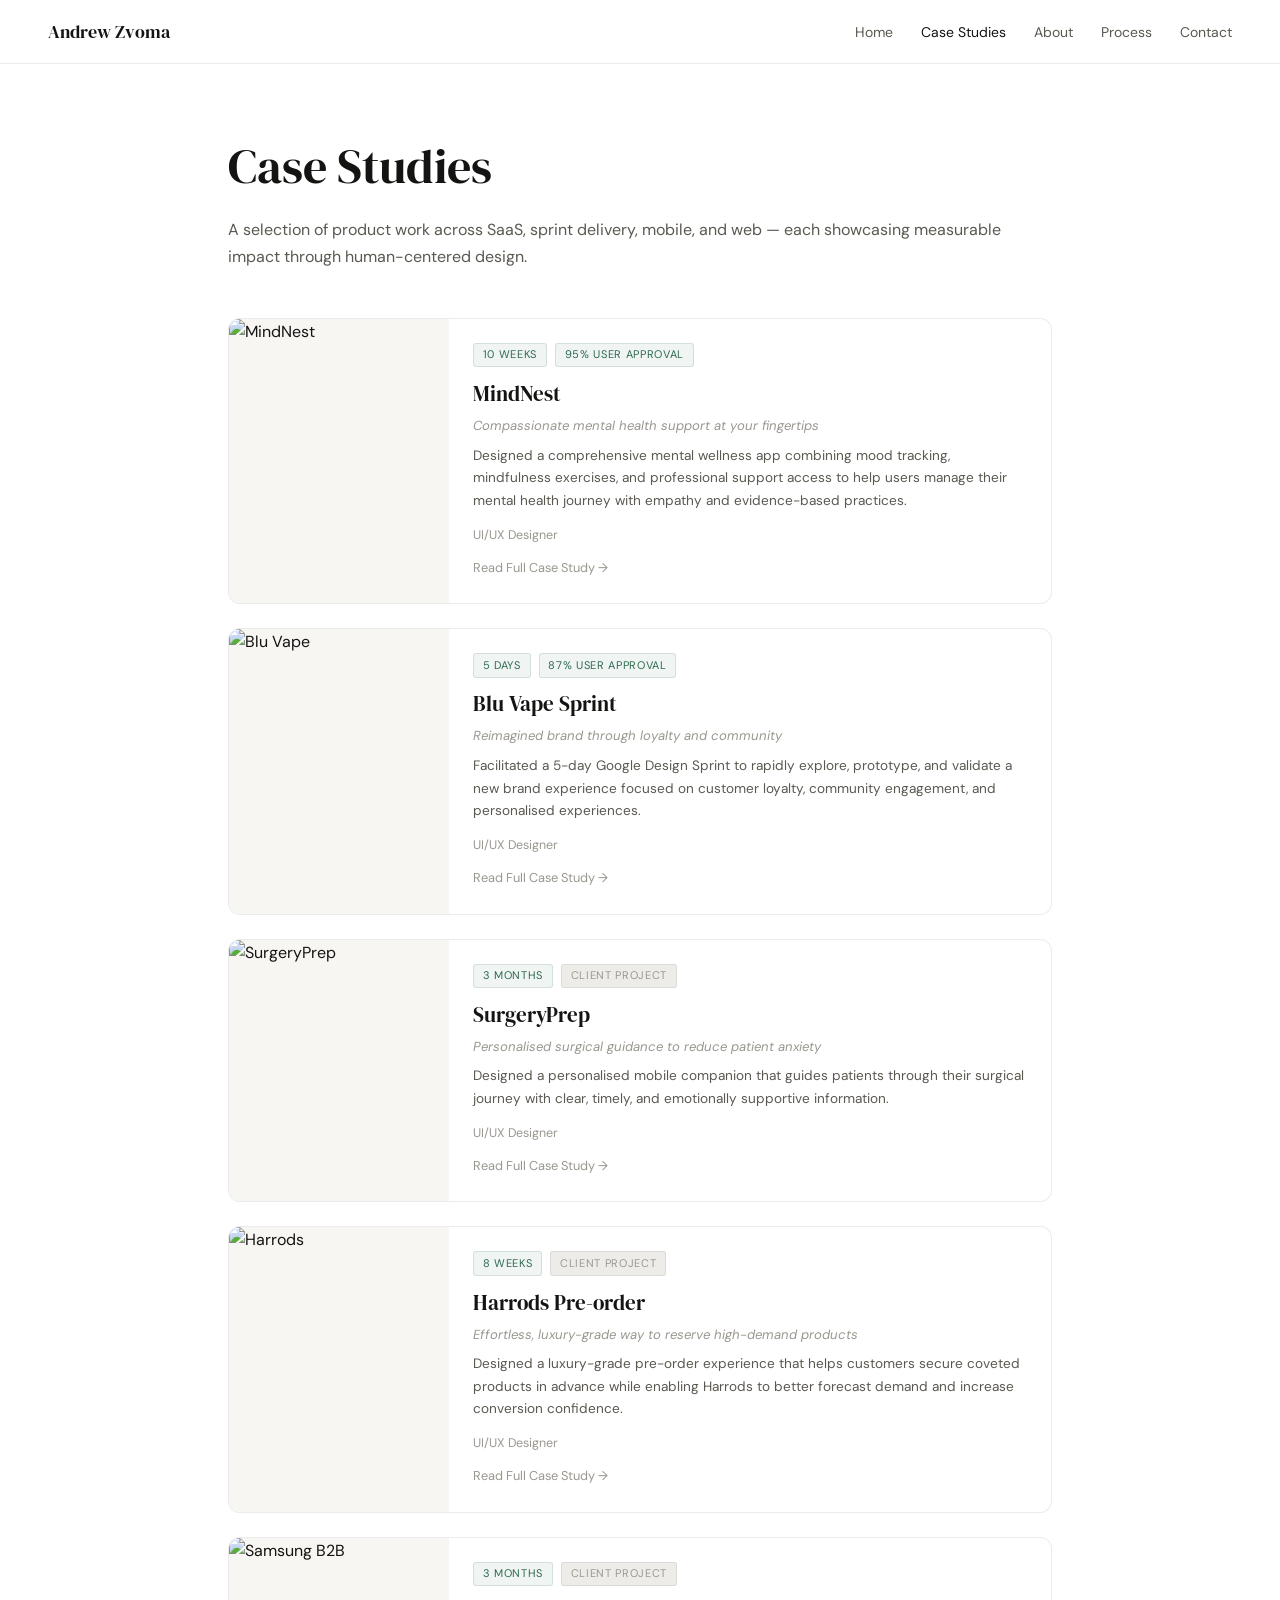
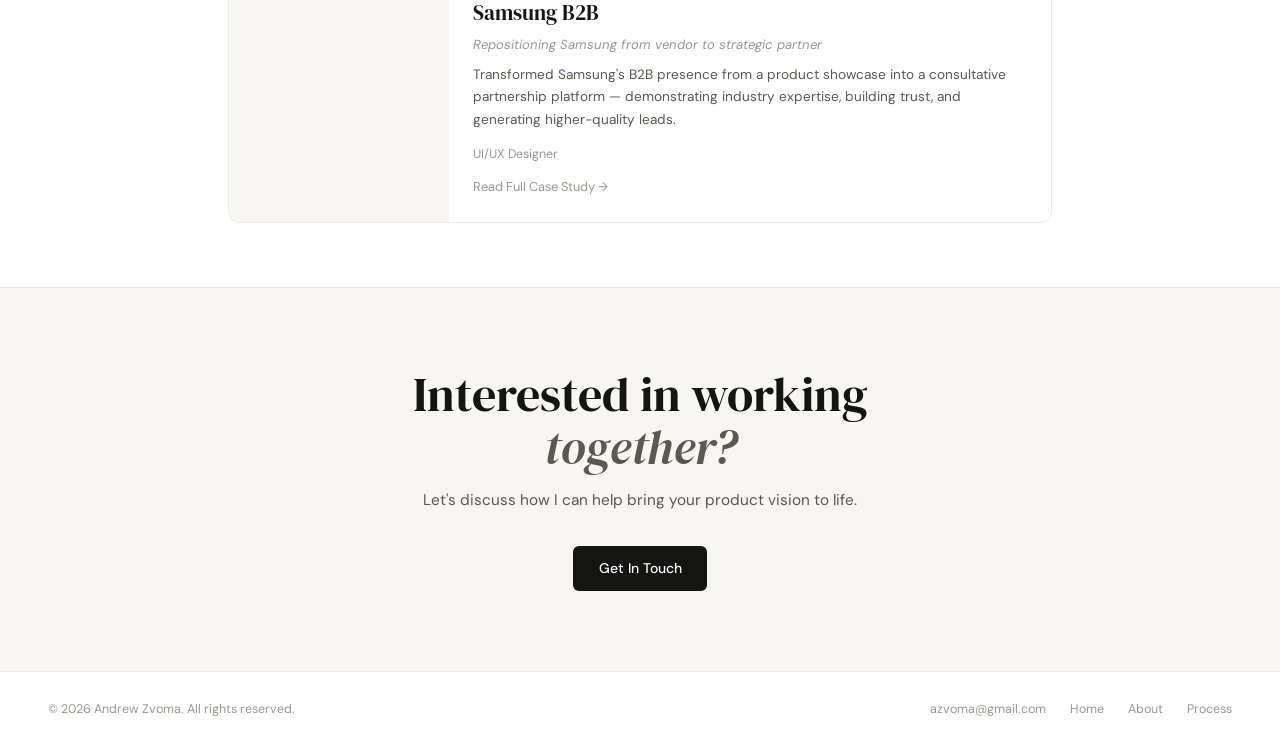
==== case-studies/index.html @ baacfe87 "Add files via upload" ====
<!DOCTYPE html>
<html lang="en">
<head>
<meta charset="UTF-8">
<meta name="viewport" content="width=device-width, initial-scale=1.0">
<title>Case Studies | Andrew Zvoma — UX/UI Designer</title>
<link rel="preconnect" href="https://fonts.googleapis.com">
<link rel="preconnect" href="https://fonts.gstatic.com" crossorigin>
<link href="https://fonts.googleapis.com/css2?family=DM+Sans:ital,opsz,wght@0,9..40,300;0,9..40,400;0,9..40,500;0,9..40,600;1,9..40,300;1,9..40,400&family=DM+Serif+Display:ital@0;1&display=swap" rel="stylesheet">
<link rel="stylesheet" href="../assets/css/style.css">
</head>
<body>

<nav>
  <a href="../index.html" class="nav-logo">Andrew Zvoma</a>
  <ul class="nav-links">
    <li><a href="../index.html">Home</a></li>
    <li><a href="index.html" class="active">Case Studies</a></li>
    <li><a href="../index.html#about">About</a></li>
    <li><a href="../index.html#process">Process</a></li>
    <li><a href="mailto:azvoma@gmail.com">Contact</a></li>
  </ul>
</nav>

<div class="cs-list-wrap">
  <h1>Case Studies</h1>
  <p class="cs-list-lead">A selection of product work across SaaS, sprint delivery, mobile, and web — each showcasing measurable impact through human-centered design.</p>
  <div class="cs-list-cards">

    <a class="cs-list-card" href="mindnest.html">
      <div class="cs-list-card-img"><img src="https://a2zee.uk/_astro/small.urvlQFVU.png" alt="MindNest"></div>
      <div class="cs-list-card-body">
        <div class="cs-list-card-meta"><span class="ctag g">10 weeks</span><span class="ctag g">95% user approval</span></div>
        <h2 class="cs-list-card-title">MindNest</h2>
        <p class="cs-list-card-sub">Compassionate mental health support at your fingertips</p>
        <p class="cs-list-card-desc">Designed a comprehensive mental wellness app combining mood tracking, mindfulness exercises, and professional support access to help users manage their mental health journey with empathy and evidence-based practices.</p>
        <div class="cs-list-role">UI/UX Designer</div>
        <span class="cs-list-card-link">Read Full Case Study →</span>
      </div>
    </a>

    <a class="cs-list-card" href="bluvape.html">
      <div class="cs-list-card-img"><img src="https://a2zee.uk/_astro/blu_vape_main_screen.DW4DA4Pl.png" alt="Blu Vape"></div>
      <div class="cs-list-card-body">
        <div class="cs-list-card-meta"><span class="ctag g">5 days</span><span class="ctag g">87% user approval</span></div>
        <h2 class="cs-list-card-title">Blu Vape Sprint</h2>
        <p class="cs-list-card-sub">Reimagined brand through loyalty and community</p>
        <p class="cs-list-card-desc">Facilitated a 5-day Google Design Sprint to rapidly explore, prototype, and validate a new brand experience focused on customer loyalty, community engagement, and personalised experiences.</p>
        <div class="cs-list-role">UI/UX Designer</div>
        <span class="cs-list-card-link">Read Full Case Study →</span>
      </div>
    </a>

    <a class="cs-list-card" href="surgeryprep.html">
      <div class="cs-list-card-img"><img src="https://a2zee.uk/_astro/surgery_prep_main_screen.BBaETT9Z.png" alt="SurgeryPrep"></div>
      <div class="cs-list-card-body">
        <div class="cs-list-card-meta"><span class="ctag g">3 months</span><span class="ctag">Client Project</span></div>
        <h2 class="cs-list-card-title">SurgeryPrep</h2>
        <p class="cs-list-card-sub">Personalised surgical guidance to reduce patient anxiety</p>
        <p class="cs-list-card-desc">Designed a personalised mobile companion that guides patients through their surgical journey with clear, timely, and emotionally supportive information.</p>
        <div class="cs-list-role">UI/UX Designer</div>
        <span class="cs-list-card-link">Read Full Case Study →</span>
      </div>
    </a>

    <a class="cs-list-card" href="harrods.html">
      <div class="cs-list-card-img"><img src="https://a2zee.uk/_astro/harrods_main_screen.dk7MFWev.png" alt="Harrods"></div>
      <div class="cs-list-card-body">
        <div class="cs-list-card-meta"><span class="ctag g">8 weeks</span><span class="ctag">Client Project</span></div>
        <h2 class="cs-list-card-title">Harrods Pre-order</h2>
        <p class="cs-list-card-sub">Effortless, luxury-grade way to reserve high-demand products</p>
        <p class="cs-list-card-desc">Designed a luxury-grade pre-order experience that helps customers secure coveted products in advance while enabling Harrods to better forecast demand and increase conversion confidence.</p>
        <div class="cs-list-role">UI/UX Designer</div>
        <span class="cs-list-card-link">Read Full Case Study →</span>
      </div>
    </a>

    <a class="cs-list-card" href="samsung.html">
      <div class="cs-list-card-img"><img src="https://a2zee.uk/_astro/samsung_main_screen.CrlS8Bga.png" alt="Samsung B2B"></div>
      <div class="cs-list-card-body">
        <div class="cs-list-card-meta"><span class="ctag g">3 months</span><span class="ctag">Client Project</span></div>
        <h2 class="cs-list-card-title">Samsung B2B</h2>
        <p class="cs-list-card-sub">Repositioning Samsung from vendor to strategic partner</p>
        <p class="cs-list-card-desc">Transformed Samsung's B2B presence from a product showcase into a consultative partnership platform — demonstrating industry expertise, building trust, and generating higher-quality leads.</p>
        <div class="cs-list-role">UI/UX Designer</div>
        <span class="cs-list-card-link">Read Full Case Study →</span>
      </div>
    </a>

  </div>
</div>

<div class="contact-cta">
  <div class="contact-cta-inner">
    <h2 class="cta-title">Interested in working <em>together?</em></h2>
    <p class="cta-desc">Let's discuss how I can help bring your product vision to life.</p>
    <div class="btn-row"><a href="mailto:azvoma@gmail.com" class="btn btn-primary">Get In Touch</a></div>
  </div>
</div>

<footer>
  <span class="footer-copy">© 2026 Andrew Zvoma. All rights reserved.</span>
  <div class="footer-links">
    <a href="mailto:azvoma@gmail.com">azvoma@gmail.com</a>
    <a href="../index.html">Home</a>
    <a href="../index.html#about">About</a>
    <a href="../index.html#process">Process</a>
  </div>
</footer>

</body>
</html>
---- assets/css/style.css ----
*, *::before, *::after { box-sizing: border-box; margin: 0; padding: 0; }
:root {
  --bg: #ffffff;
  --bg2: #f7f6f3;
  --bg3: #eeece8;
  --fg: #141412;
  --fg2: #5a5850;
  --fg3: #9a978f;
  --green: #2d6a4f;
  --border: rgba(0,0,0,0.08);
  --border2: rgba(0,0,0,0.13);
  --serif: 'DM Serif Display', Georgia, serif;
  --sans: 'DM Sans', system-ui, sans-serif;
}
html { scroll-behavior: smooth; }
body { background: var(--bg); color: var(--fg); font-family: var(--sans); font-size: 16px; line-height: 1.6; -webkit-font-smoothing: antialiased; }
a { color: inherit; text-decoration: none; }
img { max-width: 100%; height: auto; display: block; border-radius: 8px; }

/* NAV */
nav {
  position: sticky; top: 0; z-index: 200;
  display: flex; align-items: center; justify-content: space-between;
  padding: 1.1rem 3rem;
  background: rgba(255,255,255,0.94);
  backdrop-filter: blur(10px);
  border-bottom: 1px solid var(--border);
}
.nav-logo { font-family: var(--serif); font-size: 1.1rem; }
.nav-links { display: flex; gap: 1.75rem; list-style: none; }
.nav-links a { font-size: 0.875rem; color: var(--fg2); transition: color 0.2s; }
.nav-links a:hover, .nav-links a.active { color: var(--fg); }

/* BADGE */
.badge {
  display: inline-flex; align-items: center; gap: 6px;
  font-size: 0.72rem; letter-spacing: 0.07em; text-transform: uppercase;
  color: var(--green); background: rgba(45,106,79,0.08);
  border: 1px solid rgba(45,106,79,0.2); border-radius: 100px; padding: 0.3rem 0.85rem;
}
.badge::before { content: ''; width: 6px; height: 6px; border-radius: 50%; background: var(--green); animation: pulse 2s ease-in-out infinite; }
@keyframes pulse { 0%,100%{opacity:1;transform:scale(1)} 50%{opacity:0.4;transform:scale(0.75)} }

/* HERO */
.hero {
  min-height: calc(100vh - 57px); display: flex; align-items: center;
  padding: 6rem 3rem 5rem; background: var(--bg); position: relative; overflow: hidden;
}
.hero-grid {
  position: absolute; inset: 0;
  background-image: linear-gradient(var(--border) 1px,transparent 1px), linear-gradient(90deg,var(--border) 1px,transparent 1px);
  background-size: 56px 56px;
  mask-image: radial-gradient(ellipse 70% 60% at 40% 50%, black 20%, transparent 100%);
}
.hero-content { max-width: 860px; position: relative; z-index: 1; }
.hero-eyebrow { margin-bottom: 2rem; }
.hero-title { font-family: var(--serif); font-size: clamp(3rem,6.5vw,5.2rem); font-weight:400; line-height:1.05; letter-spacing:-0.02em; margin-bottom:0.6rem; }
.hero-title em { font-style:italic; color:var(--fg2); }
.hero-role { font-size:1.05rem; color:var(--fg2); font-weight:300; margin-bottom:1.75rem; letter-spacing:0.03em; }
.hero-desc { font-size:0.97rem; color:var(--fg2); max-width:540px; line-height:1.8; margin-bottom:2rem; }
.hero-tags { display:flex; flex-wrap:wrap; gap:0.45rem; margin-bottom:2.75rem; }
.tag { font-size:0.78rem; padding:0.32rem 0.75rem; border:1px solid var(--border2); border-radius:4px; color:var(--fg3); background:var(--bg2); }
.hero-stats { display:flex; gap:2.75rem; }
.stat { display:flex; flex-direction:column; }
.stat-number { font-family:var(--serif); font-size:2.25rem; line-height:1; color:var(--fg); }
.stat-number.green { color:var(--green); }
.stat-label { font-size:0.72rem; color:var(--fg3); text-transform:uppercase; letter-spacing:0.08em; margin-top:0.25rem; }

/* SECTIONS */
section { padding: 5rem 3rem; }
.section-header { display:flex; align-items:center; gap:1rem; margin-bottom:0.85rem; }
.section-label { font-size:0.72rem; text-transform:uppercase; letter-spacing:0.1em; color:var(--fg3); white-space:nowrap; }
.section-line { flex:1; height:1px; background:var(--border); }
.section-title { font-family:var(--serif); font-size:clamp(1.9rem,3.5vw,2.75rem); font-weight:400; line-height:1.1; margin-bottom:0.75rem; }
.section-desc { color:var(--fg2); max-width:580px; line-height:1.75; margin-bottom:2.75rem; font-size:0.96rem; }

/* CASE STUDY CARDS */
.cases-grid { display:grid; grid-template-columns:1fr 1fr; gap:1px; background:var(--border); border:1px solid var(--border); border-radius:12px; overflow:hidden; }
.case-card { background:var(--bg); padding:2.25rem; transition:background 0.2s; position:relative; overflow:hidden; display:block; }
.case-card::after { content:''; position:absolute; bottom:0;left:0;right:0; height:2px; background:var(--fg); transform:scaleX(0); transform-origin:left; transition:transform 0.3s; }
.case-card:hover { background:var(--bg2); }
.case-card:hover::after { transform:scaleX(1); }
.case-thumb { width:100%; aspect-ratio:16/9; border-radius:8px; background:var(--bg2); margin-bottom:1.35rem; overflow:hidden; border:1px solid var(--border); }
.case-thumb img { width:100%; height:100%; object-fit:cover; }
.case-meta { display:flex; gap:0.5rem; flex-wrap:wrap; margin-bottom:0.6rem; }
.ctag { font-size:0.69rem; text-transform:uppercase; letter-spacing:0.06em; color:var(--fg3); background:var(--bg3); border-radius:3px; padding:0.15rem 0.55rem; border:1px solid var(--border); }
.ctag.g { color:var(--green); background:rgba(45,106,79,0.07); border-color:rgba(45,106,79,0.15); }
.case-title { font-family:var(--serif); font-size:1.3rem; font-weight:400; margin-bottom:0.35rem; line-height:1.2; }
.case-subtitle { font-size:0.82rem; color:var(--fg3); font-style:italic; margin-bottom:0.55rem; }
.case-desc { font-size:0.84rem; color:var(--fg2); line-height:1.65; margin-bottom:1rem; }
.case-arrow { display:inline-flex; align-items:center; gap:0.35rem; font-size:0.8rem; color:var(--fg3); transition:color 0.2s, gap 0.2s; }
.case-card:hover .case-arrow { color:var(--fg); gap:0.6rem; }

/* ABOUT */
.about-section { background:var(--bg2); border-top:1px solid var(--border); }
.about-grid { display:grid; grid-template-columns:1fr 1fr; gap:4.5rem; align-items:start; }
.about-text p { color:var(--fg2); line-height:1.8; margin-bottom:1.15rem; font-size:0.96rem; }
.skills-grid { display:grid; grid-template-columns:1fr 1fr; gap:0.65rem; margin-top:1.75rem; }
.skill-item { display:flex; align-items:center; gap:0.5rem; font-size:0.83rem; color:var(--fg2); }
.skill-dot { width:5px; height:5px; border-radius:50%; background:var(--fg); flex-shrink:0; }

/* PROCESS */
.process-section { background:var(--bg); border-top:1px solid var(--border); }
.process-steps { display:grid; grid-template-columns:repeat(4,1fr); gap:1px; background:var(--border); border:1px solid var(--border); border-radius:12px; overflow:hidden; }
.process-step { background:var(--bg); padding:2rem; }
.step-num { font-family:var(--serif); font-size:2.75rem; color:var(--bg3); font-weight:400; line-height:1; margin-bottom:0.85rem; }
.step-title { font-size:0.85rem; font-weight:500; text-transform:uppercase; letter-spacing:0.06em; margin-bottom:0.6rem; }
.step-desc { font-size:0.82rem; color:var(--fg3); line-height:1.65; }

/* CTA */
.contact-cta { background:var(--bg2); border-top:1px solid var(--border); text-align:center; padding:5rem 3rem; }
.contact-cta-inner { max-width:600px; margin:0 auto; }
.cta-title { font-family:var(--serif); font-size:clamp(2rem,4vw,3rem); font-weight:400; line-height:1.1; margin-bottom:0.85rem; }
.cta-title em { font-style:italic; color:var(--fg2); }
.cta-desc { color:var(--fg2); margin-bottom:2rem; line-height:1.75; font-size:0.96rem; }
.btn-row { display:flex; justify-content:center; gap:0.75rem; flex-wrap:wrap; }
.btn { display:inline-flex; align-items:center; gap:0.45rem; padding:0.7rem 1.6rem; border-radius:6px; font-size:0.875rem; font-weight:500; transition:all 0.2s; font-family:var(--sans); }
.btn-primary { background:var(--fg); color:#fff; }
.btn-primary:hover { background:#333; transform:translateY(-1px); }
.btn-outline { background:transparent; color:var(--fg2); border:1px solid var(--border2); }
.btn-outline:hover { color:var(--fg); border-color:rgba(0,0,0,0.28); background:var(--bg3); }

/* FOOTER */
footer { padding:1.75rem 3rem; border-top:1px solid var(--border); display:flex; align-items:center; justify-content:space-between; background:var(--bg); }
.footer-copy { font-size:0.78rem; color:var(--fg3); }
.footer-links { display:flex; gap:1.5rem; }
.footer-links a { font-size:0.78rem; color:var(--fg3); transition:color 0.2s; }
.footer-links a:hover { color:var(--fg); }

/* CASE STUDIES LIST PAGE */
.cs-list-wrap { padding:4rem 3rem; max-width:920px; margin:0 auto; }
.cs-list-wrap h1 { font-family:var(--serif); font-size:clamp(2rem,4vw,3rem); font-weight:400; margin-bottom:0.65rem; }
.cs-list-lead { color:var(--fg2); margin-bottom:3rem; line-height:1.7; }
.cs-list-cards { display:flex; flex-direction:column; gap:1.5rem; }
.cs-list-card { display:grid; grid-template-columns:220px 1fr; gap:0; border:1px solid var(--border); border-radius:12px; overflow:hidden; background:var(--bg); transition:background 0.2s, box-shadow 0.2s; }
.cs-list-card:hover { background:var(--bg2); box-shadow:0 2px 12px rgba(0,0,0,0.06); }
.cs-list-card-img { background:var(--bg2); overflow:hidden; min-height:160px; }
.cs-list-card-img img { width:100%; height:100%; object-fit:cover; }
.cs-list-card-body { padding:1.5rem; }
.cs-list-card-meta { display:flex; gap:0.5rem; margin-bottom:0.6rem; }
.cs-list-card-title { font-family:var(--serif); font-size:1.3rem; font-weight:400; margin-bottom:0.3rem; }
.cs-list-card-sub { font-size:0.82rem; color:var(--fg3); font-style:italic; margin-bottom:0.55rem; }
.cs-list-card-desc { font-size:0.85rem; color:var(--fg2); line-height:1.65; margin-bottom:0.85rem; }
.cs-list-role { font-size:0.78rem; color:var(--fg3); margin-top:0.5rem; }
.cs-list-card-link { font-size:0.8rem; color:var(--fg3); display:inline-block; margin-top:0.75rem; }
.cs-list-card:hover .cs-list-card-link { color:var(--fg); }

/* CASE STUDY DETAIL */
.cs-back { display:inline-flex; align-items:center; gap:0.4rem; font-size:0.82rem; color:var(--fg3); transition:color 0.2s; padding:2rem 3rem 0; }
.cs-back:hover { color:var(--fg); }
.cs-hero-area { padding:2.5rem 3rem 3rem; border-bottom:1px solid var(--border); }
.cs-meta-row { display:flex; gap:0.6rem; margin-bottom:1.25rem; }
.cs-pill { font-size:0.72rem; text-transform:uppercase; letter-spacing:0.07em; padding:0.28rem 0.7rem; border-radius:100px; border:1px solid var(--border2); color:var(--fg3); }
.cs-pill.g { color:var(--green); background:rgba(45,106,79,0.07); border-color:rgba(45,106,79,0.15); }
.cs-title { font-family:var(--serif); font-size:clamp(2rem,4.5vw,3.5rem); font-weight:400; line-height:1.05; margin-bottom:0.75rem; }
.cs-lead { font-size:1rem; color:var(--fg2); max-width:680px; line-height:1.75; }
.cs-main-img { padding:0 3rem 2.5rem; }
.cs-body { display:grid; grid-template-columns:1fr 280px; gap:3rem; padding:3rem; align-items:start; }
.cs-content { min-width:0; }
.cs-sidebar { position:sticky; top:80px; }
.cs-sec { margin-bottom:3rem; padding-bottom:3rem; border-bottom:1px solid var(--border); }
.cs-sec:last-child { border-bottom:none; margin-bottom:0; }
.cs-h2 { font-family:var(--serif); font-size:1.6rem; font-weight:400; margin-bottom:1rem; }
.cs-h3 { font-size:0.82rem; font-weight:500; text-transform:uppercase; letter-spacing:0.07em; color:var(--fg3); margin-bottom:0.5rem; margin-top:1.4rem; }
.cs-h3:first-child { margin-top:0; }
.cs-p { color:var(--fg2); line-height:1.8; font-size:0.95rem; margin-bottom:0.9rem; }
.cs-quote { border-left:3px solid var(--border2); padding:0.75rem 1.2rem; margin:1.35rem 0; background:var(--bg2); border-radius:0 6px 6px 0; }
.cs-quote p { font-style:italic; color:var(--fg2); font-size:0.94rem; line-height:1.7; margin-bottom:0.35rem; }
.cs-quote cite { font-size:0.78rem; color:var(--fg3); font-style:normal; }
.cs-ul { padding-left:1.2rem; margin:0.65rem 0 0.9rem; }
.cs-ul li { font-size:0.9rem; color:var(--fg2); margin-bottom:0.35rem; line-height:1.6; }
.steps-wrap { display:grid; gap:1.25rem; margin:1.25rem 0; }
.step-card { border:1px solid var(--border); border-radius:8px; padding:1.4rem; background:var(--bg); }
.sc-head { display:flex; gap:0.85rem; align-items:flex-start; margin-bottom:0.65rem; }
.sc-num { font-family:var(--serif); font-size:1.6rem; color:var(--bg3); line-height:1; font-weight:400; flex-shrink:0; }
.sc-title { font-size:0.8rem; font-weight:500; text-transform:uppercase; letter-spacing:0.06em; padding-top:0.25rem; }
.sc-desc { font-size:0.875rem; color:var(--fg2); line-height:1.7; }
.cs-features { display:grid; grid-template-columns:1fr 1fr; gap:0.7rem; margin:1.1rem 0; }
.cs-feat { background:var(--bg2); border:1px solid var(--border); border-radius:8px; padding:0.9rem; }
.cs-feat-icon { font-size:1.15rem; margin-bottom:0.3rem; }
.cs-feat-title { font-size:0.8rem; font-weight:500; }
.cs-results { display:grid; grid-template-columns:repeat(3,1fr); gap:1px; background:var(--border); border:1px solid var(--border); border-radius:10px; overflow:hidden; margin:1.35rem 0; }
.cs-res { background:var(--bg); padding:1.4rem; text-align:center; }
.cs-res-num { font-family:var(--serif); font-size:1.9rem; font-weight:400; color:var(--green); line-height:1; margin-bottom:0.3rem; }
.cs-res-label { font-size:0.76rem; color:var(--fg3); }
.cs-test { background:var(--bg2); border:1px solid var(--border); border-radius:10px; padding:1.6rem; margin:1.35rem 0; }
.cs-test p { font-style:italic; color:var(--fg2); line-height:1.75; font-size:0.94rem; margin-bottom:0.8rem; }
.cs-test-name { font-size:0.84rem; font-weight:500; }
.cs-test-role { font-size:0.76rem; color:var(--fg3); }
.cs-img-row { display:grid; gap:1rem; margin:1.35rem 0; }
.cs-img-row.two { grid-template-columns:1fr 1fr; }
.cs-img-row.three { grid-template-columns:repeat(3,1fr); }
.cs-ba { display:grid; grid-template-columns:1fr 1fr; gap:1px; background:var(--border); border:1px solid var(--border); border-radius:10px; overflow:hidden; margin:1.35rem 0; }
.cs-ba-col { background:var(--bg); padding:1.4rem; }
.cs-ba-col h4 { font-size:0.72rem; text-transform:uppercase; letter-spacing:0.07em; color:var(--fg3); margin-bottom:0.85rem; }
.cs-ba-item { margin-bottom:0.75rem; }
.cs-ba-val { font-family:var(--serif); font-size:1.35rem; font-weight:400; }
.cs-ba-val.red { color:#c0392b; }
.cs-ba-val.green { color:var(--green); }
.cs-ba-lbl { font-size:0.76rem; color:var(--fg3); }
.cs-learnings { display:grid; gap:0.75rem; margin:1rem 0; }
.cs-learn { display:flex; gap:0.85rem; background:var(--bg2); border-radius:8px; padding:0.9rem; border:1px solid var(--border); }
.cs-learn-icon { font-size:1.15rem; flex-shrink:0; }
.cs-learn h4 { font-size:0.82rem; font-weight:500; margin-bottom:0.15rem; }
.cs-learn p { font-size:0.78rem; color:var(--fg3); line-height:1.5; }
.cs-sprint-steps { display:flex; gap:1px; background:var(--border); border:1px solid var(--border); border-radius:8px; overflow:hidden; margin:1.25rem 0; }
.cs-ss { flex:1; background:var(--bg); padding:0.9rem 0.6rem; text-align:center; }
.cs-ss-n { font-size:0.68rem; color:var(--fg3); display:block; margin-bottom:0.2rem; }
.cs-ss-t { font-size:0.76rem; font-weight:500; }
.cs-next { background:var(--bg2); border:1px solid var(--border); border-radius:10px; padding:1.4rem; display:block; transition:background 0.2s; }
.cs-next:hover { background:var(--bg3); }
.cs-next-lbl { font-size:0.7rem; text-transform:uppercase; letter-spacing:0.08em; color:var(--fg3); margin-bottom:0.35rem; }
.cs-next-title { font-family:var(--serif); font-size:1.05rem; color:var(--fg); }
.cs-sb-box { background:var(--bg2); border:1px solid var(--border); border-radius:10px; padding:1.15rem; margin-bottom:0.85rem; }
.cs-sb-title { font-size:0.7rem; text-transform:uppercase; letter-spacing:0.08em; color:var(--fg3); margin-bottom:0.65rem; font-weight:500; }
.cs-sb-item { font-size:0.82rem; color:var(--fg2); margin-bottom:0.35rem; line-height:1.5; }

/* RESPONSIVE */
@media(max-width:900px){
  nav { padding:1rem 1.25rem; }
  section, .cs-list-wrap { padding:3.5rem 1.25rem; }
  .hero { padding:4rem 1.25rem 3.5rem; }
  .cases-grid, .about-grid, .process-steps, .cs-body { grid-template-columns:1fr; }
  .cs-sidebar { position:static; }
  .cs-features, .cs-results, .cs-img-row.two, .cs-img-row.three, .cs-ba { grid-template-columns:1fr; }
  .hero-stats { gap:1.75rem; flex-wrap:wrap; }
  footer { flex-direction:column; gap:0.75rem; text-align:center; padding:1.25rem; }
  .cs-hero-area, .cs-main-img, .cs-back { padding-left:1.25rem; padding-right:1.25rem; }
  .cs-body { padding:1.5rem 1.25rem; }
  .cs-list-card { grid-template-columns:1fr; }
  .cs-list-card-img { height:180px; }
  .nav-links li:nth-child(n+4) { display:none; }
}
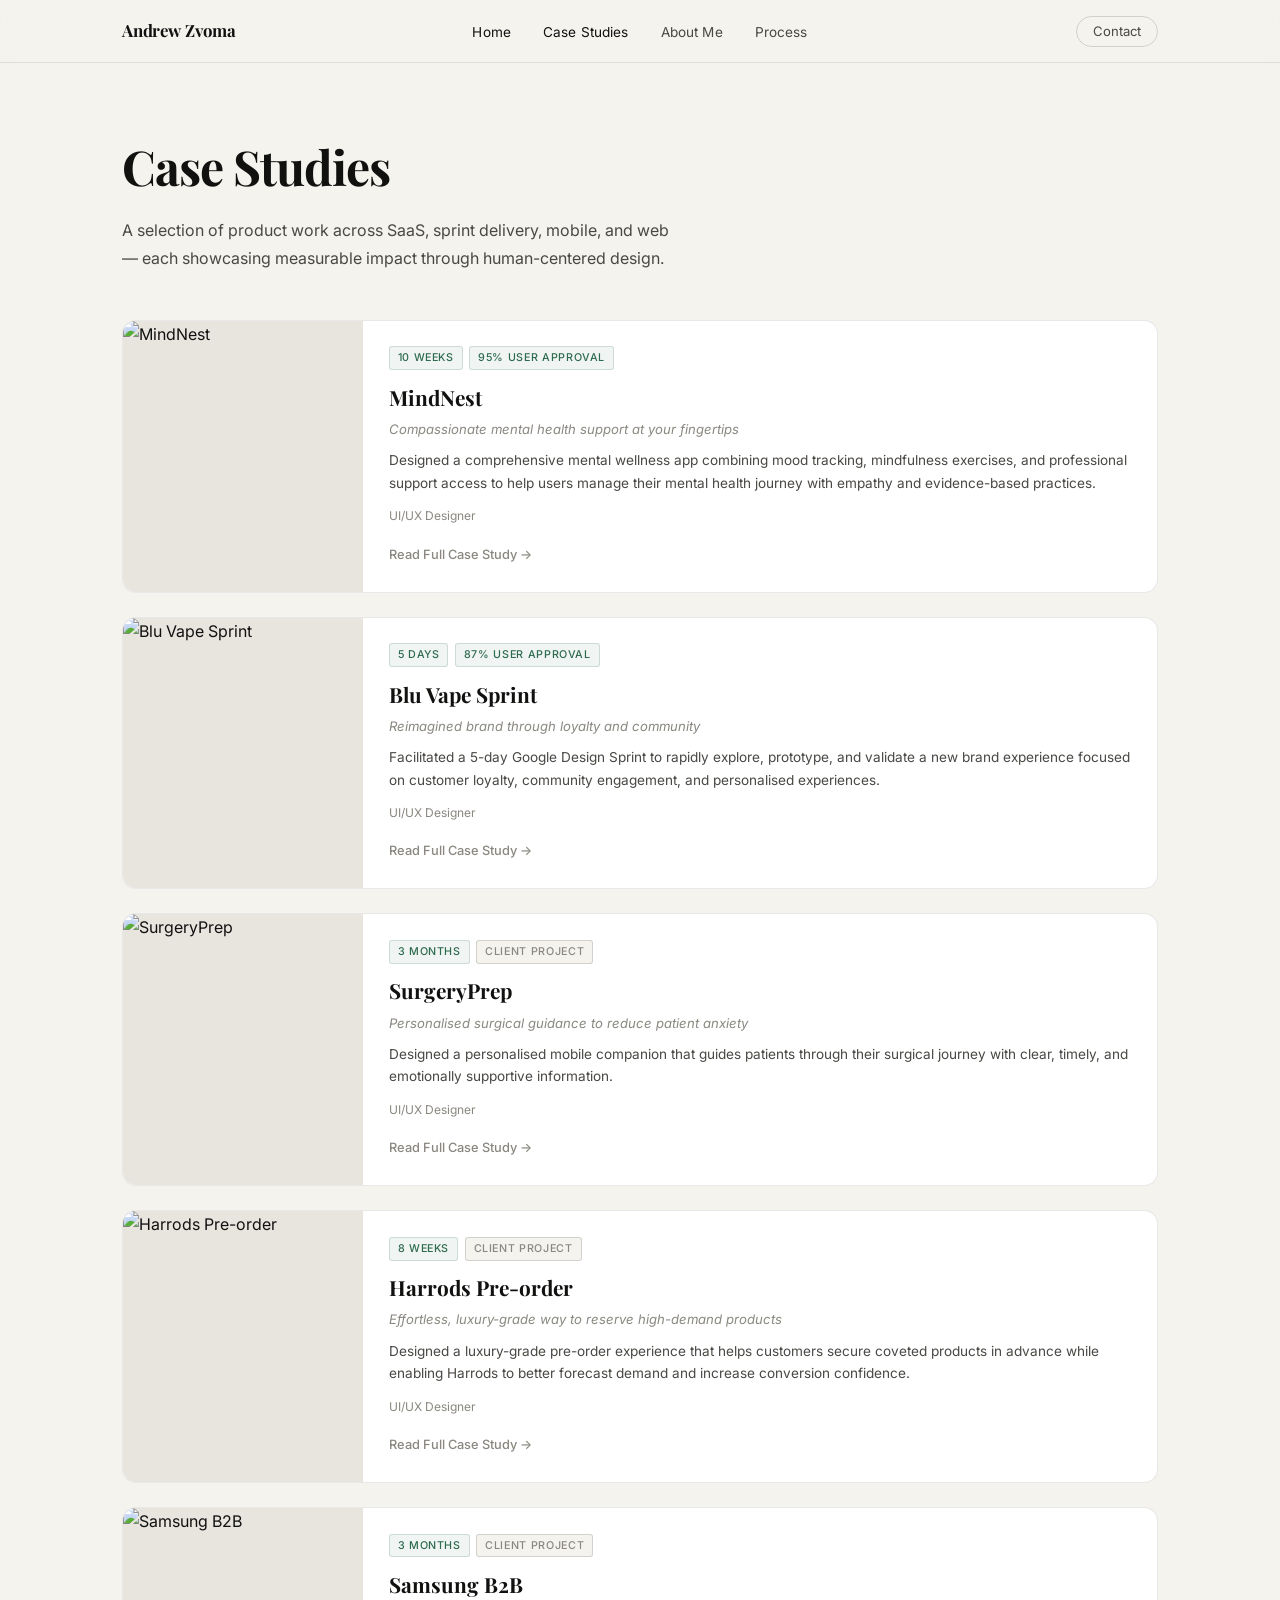
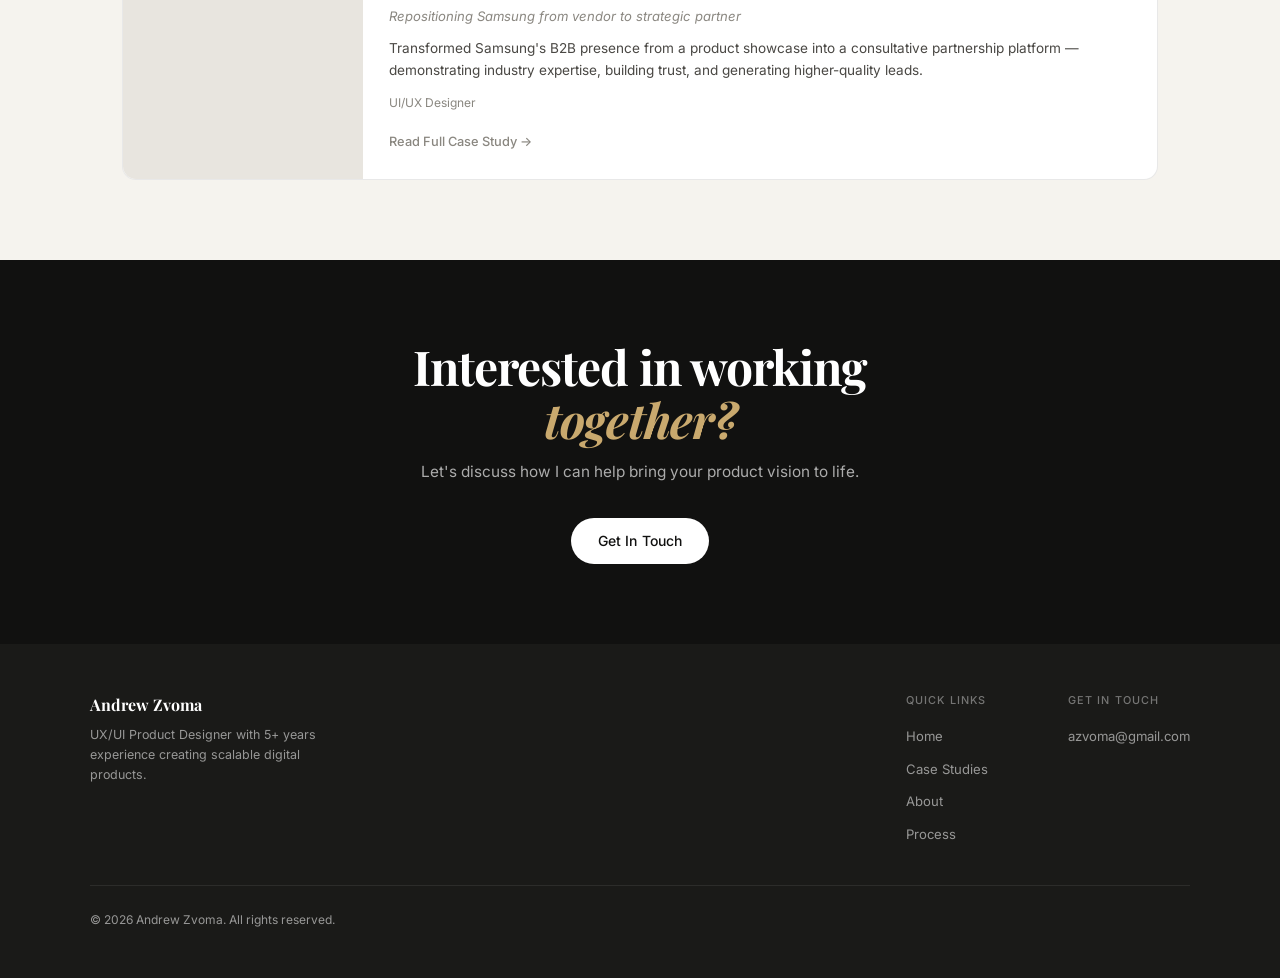
==== commit 5d97c52c: "Add files via upload" ====
--- a/case-studies/index.html
+++ b/case-studies/index.html
@@ -1,112 +1,108 @@
 <!DOCTYPE html>
-<html lang="en">
+<html lang="en" data-root="../">
 <head>
 <meta charset="UTF-8">
 <meta name="viewport" content="width=device-width, initial-scale=1.0">
 <title>Case Studies | Andrew Zvoma — UX/UI Designer</title>
 <link rel="preconnect" href="https://fonts.googleapis.com">
 <link rel="preconnect" href="https://fonts.gstatic.com" crossorigin>
-<link href="https://fonts.googleapis.com/css2?family=DM+Sans:ital,opsz,wght@0,9..40,300;0,9..40,400;0,9..40,500;0,9..40,600;1,9..40,300;1,9..40,400&family=DM+Serif+Display:ital@0;1&display=swap" rel="stylesheet">
+<link href="https://fonts.googleapis.com/css2?family=Playfair+Display:ital,wght@0,700;1,400;1,700&family=Inter:wght@300;400;500;600&display=swap" rel="stylesheet">
 <link rel="stylesheet" href="../assets/css/style.css">
 </head>
 <body>
 
-<nav>
-  <a href="../index.html" class="nav-logo">Andrew Zvoma</a>
-  <ul class="nav-links">
-    <li><a href="../index.html">Home</a></li>
-    <li><a href="index.html" class="active">Case Studies</a></li>
-    <li><a href="../index.html#about">About</a></li>
-    <li><a href="../index.html#process">Process</a></li>
-    <li><a href="mailto:azvoma@gmail.com">Contact</a></li>
-  </ul>
-</nav>
+<div id="nav-slot"></div>
 
-<div class="cs-list-wrap">
-  <h1>Case Studies</h1>
-  <p class="cs-list-lead">A selection of product work across SaaS, sprint delivery, mobile, and web — each showcasing measurable impact through human-centered design.</p>
-  <div class="cs-list-cards">
+<div class="page-wrap">
+  <div class="cs-list-page">
+    <h1>Case Studies</h1>
+    <p class="cs-list-lead">A selection of product work across SaaS, sprint delivery, mobile, and web — each showcasing measurable impact through human-centered design.</p>
 
-    <a class="cs-list-card" href="mindnest.html">
-      <div class="cs-list-card-img"><img src="https://a2zee.uk/_astro/small.urvlQFVU.png" alt="MindNest"></div>
-      <div class="cs-list-card-body">
-        <div class="cs-list-card-meta"><span class="ctag g">10 weeks</span><span class="ctag g">95% user approval</span></div>
-        <h2 class="cs-list-card-title">MindNest</h2>
-        <p class="cs-list-card-sub">Compassionate mental health support at your fingertips</p>
-        <p class="cs-list-card-desc">Designed a comprehensive mental wellness app combining mood tracking, mindfulness exercises, and professional support access to help users manage their mental health journey with empathy and evidence-based practices.</p>
-        <div class="cs-list-role">UI/UX Designer</div>
-        <span class="cs-list-card-link">Read Full Case Study →</span>
-      </div>
-    </a>
+    <div class="cs-list-cards">
 
-    <a class="cs-list-card" href="bluvape.html">
-      <div class="cs-list-card-img"><img src="https://a2zee.uk/_astro/blu_vape_main_screen.DW4DA4Pl.png" alt="Blu Vape"></div>
-      <div class="cs-list-card-body">
-        <div class="cs-list-card-meta"><span class="ctag g">5 days</span><span class="ctag g">87% user approval</span></div>
-        <h2 class="cs-list-card-title">Blu Vape Sprint</h2>
-        <p class="cs-list-card-sub">Reimagined brand through loyalty and community</p>
-        <p class="cs-list-card-desc">Facilitated a 5-day Google Design Sprint to rapidly explore, prototype, and validate a new brand experience focused on customer loyalty, community engagement, and personalised experiences.</p>
-        <div class="cs-list-role">UI/UX Designer</div>
-        <span class="cs-list-card-link">Read Full Case Study →</span>
-      </div>
-    </a>
+      <a class="cs-list-card" href="mindnest.html">
+        <div class="cs-list-thumb">
+          <img src="https://a2zee.uk/_astro/small.urvlQFVU.png" alt="MindNest">
+        </div>
+        <div class="cs-list-body">
+          <div class="cs-list-meta"><span class="ctag g">10 weeks</span><span class="ctag g">95% user approval</span></div>
+          <h2 class="cs-list-title">MindNest</h2>
+          <p class="cs-list-sub">Compassionate mental health support at your fingertips</p>
+          <p class="cs-list-desc">Designed a comprehensive mental wellness app combining mood tracking, mindfulness exercises, and professional support access to help users manage their mental health journey with empathy and evidence-based practices.</p>
+          <div class="cs-list-role">UI/UX Designer</div>
+          <span class="cs-list-link">Read Full Case Study →</span>
+        </div>
+      </a>
 
-    <a class="cs-list-card" href="surgeryprep.html">
-      <div class="cs-list-card-img"><img src="https://a2zee.uk/_astro/surgery_prep_main_screen.BBaETT9Z.png" alt="SurgeryPrep"></div>
-      <div class="cs-list-card-body">
-        <div class="cs-list-card-meta"><span class="ctag g">3 months</span><span class="ctag">Client Project</span></div>
-        <h2 class="cs-list-card-title">SurgeryPrep</h2>
-        <p class="cs-list-card-sub">Personalised surgical guidance to reduce patient anxiety</p>
-        <p class="cs-list-card-desc">Designed a personalised mobile companion that guides patients through their surgical journey with clear, timely, and emotionally supportive information.</p>
-        <div class="cs-list-role">UI/UX Designer</div>
-        <span class="cs-list-card-link">Read Full Case Study →</span>
-      </div>
-    </a>
+      <a class="cs-list-card" href="bluvape.html">
+        <div class="cs-list-thumb">
+          <img src="https://a2zee.uk/_astro/blu_vape_main_screen.DW4DA4Pl.png" alt="Blu Vape Sprint">
+        </div>
+        <div class="cs-list-body">
+          <div class="cs-list-meta"><span class="ctag g">5 days</span><span class="ctag g">87% user approval</span></div>
+          <h2 class="cs-list-title">Blu Vape Sprint</h2>
+          <p class="cs-list-sub">Reimagined brand through loyalty and community</p>
+          <p class="cs-list-desc">Facilitated a 5-day Google Design Sprint to rapidly explore, prototype, and validate a new brand experience focused on customer loyalty, community engagement, and personalised experiences.</p>
+          <div class="cs-list-role">UI/UX Designer</div>
+          <span class="cs-list-link">Read Full Case Study →</span>
+        </div>
+      </a>
 
-    <a class="cs-list-card" href="harrods.html">
-      <div class="cs-list-card-img"><img src="https://a2zee.uk/_astro/harrods_main_screen.dk7MFWev.png" alt="Harrods"></div>
-      <div class="cs-list-card-body">
-        <div class="cs-list-card-meta"><span class="ctag g">8 weeks</span><span class="ctag">Client Project</span></div>
-        <h2 class="cs-list-card-title">Harrods Pre-order</h2>
-        <p class="cs-list-card-sub">Effortless, luxury-grade way to reserve high-demand products</p>
-        <p class="cs-list-card-desc">Designed a luxury-grade pre-order experience that helps customers secure coveted products in advance while enabling Harrods to better forecast demand and increase conversion confidence.</p>
-        <div class="cs-list-role">UI/UX Designer</div>
-        <span class="cs-list-card-link">Read Full Case Study →</span>
-      </div>
-    </a>
+      <a class="cs-list-card" href="surgeryprep.html">
+        <div class="cs-list-thumb">
+          <img src="https://a2zee.uk/_astro/surgery_prep_main_screen.BBaETT9Z.png" alt="SurgeryPrep">
+        </div>
+        <div class="cs-list-body">
+          <div class="cs-list-meta"><span class="ctag g">3 months</span><span class="ctag">Client Project</span></div>
+          <h2 class="cs-list-title">SurgeryPrep</h2>
+          <p class="cs-list-sub">Personalised surgical guidance to reduce patient anxiety</p>
+          <p class="cs-list-desc">Designed a personalised mobile companion that guides patients through their surgical journey with clear, timely, and emotionally supportive information.</p>
+          <div class="cs-list-role">UI/UX Designer</div>
+          <span class="cs-list-link">Read Full Case Study →</span>
+        </div>
+      </a>
 
-    <a class="cs-list-card" href="samsung.html">
-      <div class="cs-list-card-img"><img src="https://a2zee.uk/_astro/samsung_main_screen.CrlS8Bga.png" alt="Samsung B2B"></div>
-      <div class="cs-list-card-body">
-        <div class="cs-list-card-meta"><span class="ctag g">3 months</span><span class="ctag">Client Project</span></div>
-        <h2 class="cs-list-card-title">Samsung B2B</h2>
-        <p class="cs-list-card-sub">Repositioning Samsung from vendor to strategic partner</p>
-        <p class="cs-list-card-desc">Transformed Samsung's B2B presence from a product showcase into a consultative partnership platform — demonstrating industry expertise, building trust, and generating higher-quality leads.</p>
-        <div class="cs-list-role">UI/UX Designer</div>
-        <span class="cs-list-card-link">Read Full Case Study →</span>
-      </div>
-    </a>
+      <a class="cs-list-card" href="harrods.html">
+        <div class="cs-list-thumb">
+          <img src="https://a2zee.uk/_astro/harrods_main_screen.dk7MFWev.png" alt="Harrods Pre-order">
+        </div>
+        <div class="cs-list-body">
+          <div class="cs-list-meta"><span class="ctag g">8 weeks</span><span class="ctag">Client Project</span></div>
+          <h2 class="cs-list-title">Harrods Pre-order</h2>
+          <p class="cs-list-sub">Effortless, luxury-grade way to reserve high-demand products</p>
+          <p class="cs-list-desc">Designed a luxury-grade pre-order experience that helps customers secure coveted products in advance while enabling Harrods to better forecast demand and increase conversion confidence.</p>
+          <div class="cs-list-role">UI/UX Designer</div>
+          <span class="cs-list-link">Read Full Case Study →</span>
+        </div>
+      </a>
 
+      <a class="cs-list-card" href="samsung.html">
+        <div class="cs-list-thumb">
+          <img src="https://a2zee.uk/_astro/samsung_main_screen.CrlS8Bga.png" alt="Samsung B2B">
+        </div>
+        <div class="cs-list-body">
+          <div class="cs-list-meta"><span class="ctag g">3 months</span><span class="ctag">Client Project</span></div>
+          <h2 class="cs-list-title">Samsung B2B</h2>
+          <p class="cs-list-sub">Repositioning Samsung from vendor to strategic partner</p>
+          <p class="cs-list-desc">Transformed Samsung's B2B presence from a product showcase into a consultative partnership platform — demonstrating industry expertise, building trust, and generating higher-quality leads.</p>
+          <div class="cs-list-role">UI/UX Designer</div>
+          <span class="cs-list-link">Read Full Case Study →</span>
+        </div>
+      </a>
+
+    </div>
   </div>
 </div>
 
-<div class="contact-cta">
-  <div class="contact-cta-inner">
+<div class="cta-strip">
+  <div class="cta-strip-inner">
     <h2 class="cta-title">Interested in working <em>together?</em></h2>
     <p class="cta-desc">Let's discuss how I can help bring your product vision to life.</p>
-    <div class="btn-row"><a href="mailto:azvoma@gmail.com" class="btn btn-primary">Get In Touch</a></div>
+    <div class="btn-row"><a href="mailto:azvoma@gmail.com" class="btn btn-light">Get In Touch</a></div>
   </div>
 </div>
 
-<footer>
-  <span class="footer-copy">© 2026 Andrew Zvoma. All rights reserved.</span>
-  <div class="footer-links">
-    <a href="mailto:azvoma@gmail.com">azvoma@gmail.com</a>
-    <a href="../index.html">Home</a>
-    <a href="../index.html#about">About</a>
-    <a href="../index.html#process">Process</a>
-  </div>
-</footer>
-
+<div id="footer-slot"></div>
+<script src="../assets/js/shared.js"></script>
 </body>
 </html>
--- a/assets/css/style.css
+++ b/assets/css/style.css
@@ -1,233 +1,1026 @@
+/* ============================================================
+   Andrew Zvoma Portfolio — Shared Stylesheet
+   Colour palette extracted from a2zee.uk reference site
+   ============================================================ */
+
 *, *::before, *::after { box-sizing: border-box; margin: 0; padding: 0; }
+
 :root {
-  --bg: #ffffff;
-  --bg2: #f7f6f3;
-  --bg3: #eeece8;
-  --fg: #141412;
-  --fg2: #5a5850;
-  --fg3: #9a978f;
+  /* Background tones — warm off-white / cream, matching reference */
+  --bg:      #f5f3ee;   /* page background: warm cream */
+  --bg-card: #ffffff;   /* card / section contrast surface */
+  --bg-dark: #1a1a18;   /* hero tint, footer */
+
+  /* Text */
+  --text-primary:   #111110;
+  --text-secondary: #4a4844;
+  --text-muted:     #8a8780;
+
+  /* Accent — the reference site uses a soft warm coral/sand accent */
+  --accent:      #c9a96e;   /* warm gold/sand links & highlights */
+  --accent-dark: #a07840;
+
+  /* Border */
+  --border:     rgba(0,0,0,0.09);
+  --border-mid: rgba(0,0,0,0.14);
+
+  /* Green badge pill (kept from original "open to opportunities" badge) */
   --green: #2d6a4f;
-  --border: rgba(0,0,0,0.08);
-  --border2: rgba(0,0,0,0.13);
-  --serif: 'DM Serif Display', Georgia, serif;
-  --sans: 'DM Sans', system-ui, sans-serif;
-}
+
+  /* Typography */
+  --serif: 'Playfair Display', Georgia, serif;
+  --sans:  'Inter', system-ui, sans-serif;
+
+  /* Radii */
+  --r-sm: 6px;
+  --r-md: 10px;
+  --r-lg: 14px;
+}
+
 html { scroll-behavior: smooth; }
-body { background: var(--bg); color: var(--fg); font-family: var(--sans); font-size: 16px; line-height: 1.6; -webkit-font-smoothing: antialiased; }
+
+body {
+  background: var(--bg);
+  color: var(--text-primary);
+  font-family: var(--sans);
+  font-size: 16px;
+  line-height: 1.65;
+  -webkit-font-smoothing: antialiased;
+}
+
 a { color: inherit; text-decoration: none; }
-img { max-width: 100%; height: auto; display: block; border-radius: 8px; }
-
-/* NAV */
+img { max-width: 100%; height: auto; display: block; }
+
+/* ============================================================
+   NAVIGATION — centred layout matching reference
+   ============================================================ */
 nav {
-  position: sticky; top: 0; z-index: 200;
-  display: flex; align-items: center; justify-content: space-between;
-  padding: 1.1rem 3rem;
-  background: rgba(255,255,255,0.94);
-  backdrop-filter: blur(10px);
+  position: sticky;
+  top: 0;
+  z-index: 200;
+  background: rgba(245, 243, 238, 0.93);
+  backdrop-filter: blur(12px);
   border-bottom: 1px solid var(--border);
 }
-.nav-logo { font-family: var(--serif); font-size: 1.1rem; }
-.nav-links { display: flex; gap: 1.75rem; list-style: none; }
-.nav-links a { font-size: 0.875rem; color: var(--fg2); transition: color 0.2s; }
-.nav-links a:hover, .nav-links a.active { color: var(--fg); }
-
-/* BADGE */
+
+.nav-inner {
+  max-width: 1100px;
+  margin: 0 auto;
+  padding: 0 2rem;
+  display: grid;
+  grid-template-columns: 1fr auto 1fr;
+  align-items: center;
+  height: 62px;
+}
+
+.nav-logo {
+  font-family: var(--serif);
+  font-size: 1.05rem;
+  font-weight: 700;
+  color: var(--text-primary);
+  letter-spacing: -0.01em;
+  justify-self: start;
+}
+
+.nav-links {
+  display: flex;
+  gap: 2rem;
+  list-style: none;
+  justify-self: center;
+}
+
+.nav-links a {
+  font-size: 0.85rem;
+  color: var(--text-secondary);
+  transition: color 0.2s;
+  letter-spacing: 0.01em;
+}
+
+.nav-links a:hover,
+.nav-links a.active { color: var(--text-primary); }
+
+.nav-cta {
+  justify-self: end;
+}
+
+.nav-cta a {
+  font-size: 0.82rem;
+  color: var(--text-secondary);
+  padding: 0.4rem 1rem;
+  border: 1px solid var(--border-mid);
+  border-radius: 100px;
+  transition: all 0.2s;
+}
+
+.nav-cta a:hover {
+  background: var(--text-primary);
+  color: #fff;
+  border-color: var(--text-primary);
+}
+
+/* ============================================================
+   BADGE
+   ============================================================ */
 .badge {
-  display: inline-flex; align-items: center; gap: 6px;
-  font-size: 0.72rem; letter-spacing: 0.07em; text-transform: uppercase;
-  color: var(--green); background: rgba(45,106,79,0.08);
-  border: 1px solid rgba(45,106,79,0.2); border-radius: 100px; padding: 0.3rem 0.85rem;
-}
-.badge::before { content: ''; width: 6px; height: 6px; border-radius: 50%; background: var(--green); animation: pulse 2s ease-in-out infinite; }
-@keyframes pulse { 0%,100%{opacity:1;transform:scale(1)} 50%{opacity:0.4;transform:scale(0.75)} }
-
-/* HERO */
+  display: inline-flex;
+  align-items: center;
+  gap: 7px;
+  font-size: 0.7rem;
+  letter-spacing: 0.08em;
+  text-transform: uppercase;
+  color: var(--green);
+  background: rgba(45,106,79,0.09);
+  border: 1px solid rgba(45,106,79,0.22);
+  border-radius: 100px;
+  padding: 0.32rem 0.9rem;
+  font-weight: 500;
+}
+
+.badge::before {
+  content: '';
+  width: 6px; height: 6px;
+  border-radius: 50%;
+  background: var(--green);
+  animation: pulse 2.2s ease-in-out infinite;
+}
+
+@keyframes pulse {
+  0%,100% { opacity: 1; transform: scale(1); }
+  50%      { opacity: 0.35; transform: scale(0.7); }
+}
+
+/* ============================================================
+   PAGE WRAPPER
+   ============================================================ */
+.page-wrap {
+  max-width: 1100px;
+  margin: 0 auto;
+  padding: 0 2rem;
+}
+
+/* ============================================================
+   HERO
+   ============================================================ */
 .hero {
-  min-height: calc(100vh - 57px); display: flex; align-items: center;
-  padding: 6rem 3rem 5rem; background: var(--bg); position: relative; overflow: hidden;
-}
-.hero-grid {
-  position: absolute; inset: 0;
-  background-image: linear-gradient(var(--border) 1px,transparent 1px), linear-gradient(90deg,var(--border) 1px,transparent 1px);
-  background-size: 56px 56px;
-  mask-image: radial-gradient(ellipse 70% 60% at 40% 50%, black 20%, transparent 100%);
-}
-.hero-content { max-width: 860px; position: relative; z-index: 1; }
-.hero-eyebrow { margin-bottom: 2rem; }
-.hero-title { font-family: var(--serif); font-size: clamp(3rem,6.5vw,5.2rem); font-weight:400; line-height:1.05; letter-spacing:-0.02em; margin-bottom:0.6rem; }
-.hero-title em { font-style:italic; color:var(--fg2); }
-.hero-role { font-size:1.05rem; color:var(--fg2); font-weight:300; margin-bottom:1.75rem; letter-spacing:0.03em; }
-.hero-desc { font-size:0.97rem; color:var(--fg2); max-width:540px; line-height:1.8; margin-bottom:2rem; }
-.hero-tags { display:flex; flex-wrap:wrap; gap:0.45rem; margin-bottom:2.75rem; }
-.tag { font-size:0.78rem; padding:0.32rem 0.75rem; border:1px solid var(--border2); border-radius:4px; color:var(--fg3); background:var(--bg2); }
-.hero-stats { display:flex; gap:2.75rem; }
-.stat { display:flex; flex-direction:column; }
-.stat-number { font-family:var(--serif); font-size:2.25rem; line-height:1; color:var(--fg); }
-.stat-number.green { color:var(--green); }
-.stat-label { font-size:0.72rem; color:var(--fg3); text-transform:uppercase; letter-spacing:0.08em; margin-top:0.25rem; }
-
-/* SECTIONS */
-section { padding: 5rem 3rem; }
-.section-header { display:flex; align-items:center; gap:1rem; margin-bottom:0.85rem; }
-.section-label { font-size:0.72rem; text-transform:uppercase; letter-spacing:0.1em; color:var(--fg3); white-space:nowrap; }
-.section-line { flex:1; height:1px; background:var(--border); }
-.section-title { font-family:var(--serif); font-size:clamp(1.9rem,3.5vw,2.75rem); font-weight:400; line-height:1.1; margin-bottom:0.75rem; }
-.section-desc { color:var(--fg2); max-width:580px; line-height:1.75; margin-bottom:2.75rem; font-size:0.96rem; }
-
-/* CASE STUDY CARDS */
-.cases-grid { display:grid; grid-template-columns:1fr 1fr; gap:1px; background:var(--border); border:1px solid var(--border); border-radius:12px; overflow:hidden; }
-.case-card { background:var(--bg); padding:2.25rem; transition:background 0.2s; position:relative; overflow:hidden; display:block; }
-.case-card::after { content:''; position:absolute; bottom:0;left:0;right:0; height:2px; background:var(--fg); transform:scaleX(0); transform-origin:left; transition:transform 0.3s; }
-.case-card:hover { background:var(--bg2); }
-.case-card:hover::after { transform:scaleX(1); }
-.case-thumb { width:100%; aspect-ratio:16/9; border-radius:8px; background:var(--bg2); margin-bottom:1.35rem; overflow:hidden; border:1px solid var(--border); }
-.case-thumb img { width:100%; height:100%; object-fit:cover; }
-.case-meta { display:flex; gap:0.5rem; flex-wrap:wrap; margin-bottom:0.6rem; }
-.ctag { font-size:0.69rem; text-transform:uppercase; letter-spacing:0.06em; color:var(--fg3); background:var(--bg3); border-radius:3px; padding:0.15rem 0.55rem; border:1px solid var(--border); }
-.ctag.g { color:var(--green); background:rgba(45,106,79,0.07); border-color:rgba(45,106,79,0.15); }
-.case-title { font-family:var(--serif); font-size:1.3rem; font-weight:400; margin-bottom:0.35rem; line-height:1.2; }
-.case-subtitle { font-size:0.82rem; color:var(--fg3); font-style:italic; margin-bottom:0.55rem; }
-.case-desc { font-size:0.84rem; color:var(--fg2); line-height:1.65; margin-bottom:1rem; }
-.case-arrow { display:inline-flex; align-items:center; gap:0.35rem; font-size:0.8rem; color:var(--fg3); transition:color 0.2s, gap 0.2s; }
-.case-card:hover .case-arrow { color:var(--fg); gap:0.6rem; }
-
-/* ABOUT */
-.about-section { background:var(--bg2); border-top:1px solid var(--border); }
-.about-grid { display:grid; grid-template-columns:1fr 1fr; gap:4.5rem; align-items:start; }
-.about-text p { color:var(--fg2); line-height:1.8; margin-bottom:1.15rem; font-size:0.96rem; }
-.skills-grid { display:grid; grid-template-columns:1fr 1fr; gap:0.65rem; margin-top:1.75rem; }
-.skill-item { display:flex; align-items:center; gap:0.5rem; font-size:0.83rem; color:var(--fg2); }
-.skill-dot { width:5px; height:5px; border-radius:50%; background:var(--fg); flex-shrink:0; }
-
-/* PROCESS */
-.process-section { background:var(--bg); border-top:1px solid var(--border); }
-.process-steps { display:grid; grid-template-columns:repeat(4,1fr); gap:1px; background:var(--border); border:1px solid var(--border); border-radius:12px; overflow:hidden; }
-.process-step { background:var(--bg); padding:2rem; }
-.step-num { font-family:var(--serif); font-size:2.75rem; color:var(--bg3); font-weight:400; line-height:1; margin-bottom:0.85rem; }
-.step-title { font-size:0.85rem; font-weight:500; text-transform:uppercase; letter-spacing:0.06em; margin-bottom:0.6rem; }
-.step-desc { font-size:0.82rem; color:var(--fg3); line-height:1.65; }
-
-/* CTA */
-.contact-cta { background:var(--bg2); border-top:1px solid var(--border); text-align:center; padding:5rem 3rem; }
-.contact-cta-inner { max-width:600px; margin:0 auto; }
-.cta-title { font-family:var(--serif); font-size:clamp(2rem,4vw,3rem); font-weight:400; line-height:1.1; margin-bottom:0.85rem; }
-.cta-title em { font-style:italic; color:var(--fg2); }
-.cta-desc { color:var(--fg2); margin-bottom:2rem; line-height:1.75; font-size:0.96rem; }
-.btn-row { display:flex; justify-content:center; gap:0.75rem; flex-wrap:wrap; }
-.btn { display:inline-flex; align-items:center; gap:0.45rem; padding:0.7rem 1.6rem; border-radius:6px; font-size:0.875rem; font-weight:500; transition:all 0.2s; font-family:var(--sans); }
-.btn-primary { background:var(--fg); color:#fff; }
-.btn-primary:hover { background:#333; transform:translateY(-1px); }
-.btn-outline { background:transparent; color:var(--fg2); border:1px solid var(--border2); }
-.btn-outline:hover { color:var(--fg); border-color:rgba(0,0,0,0.28); background:var(--bg3); }
-
-/* FOOTER */
-footer { padding:1.75rem 3rem; border-top:1px solid var(--border); display:flex; align-items:center; justify-content:space-between; background:var(--bg); }
-.footer-copy { font-size:0.78rem; color:var(--fg3); }
-.footer-links { display:flex; gap:1.5rem; }
-.footer-links a { font-size:0.78rem; color:var(--fg3); transition:color 0.2s; }
-.footer-links a:hover { color:var(--fg); }
-
-/* CASE STUDIES LIST PAGE */
-.cs-list-wrap { padding:4rem 3rem; max-width:920px; margin:0 auto; }
-.cs-list-wrap h1 { font-family:var(--serif); font-size:clamp(2rem,4vw,3rem); font-weight:400; margin-bottom:0.65rem; }
-.cs-list-lead { color:var(--fg2); margin-bottom:3rem; line-height:1.7; }
-.cs-list-cards { display:flex; flex-direction:column; gap:1.5rem; }
-.cs-list-card { display:grid; grid-template-columns:220px 1fr; gap:0; border:1px solid var(--border); border-radius:12px; overflow:hidden; background:var(--bg); transition:background 0.2s, box-shadow 0.2s; }
-.cs-list-card:hover { background:var(--bg2); box-shadow:0 2px 12px rgba(0,0,0,0.06); }
-.cs-list-card-img { background:var(--bg2); overflow:hidden; min-height:160px; }
-.cs-list-card-img img { width:100%; height:100%; object-fit:cover; }
-.cs-list-card-body { padding:1.5rem; }
-.cs-list-card-meta { display:flex; gap:0.5rem; margin-bottom:0.6rem; }
-.cs-list-card-title { font-family:var(--serif); font-size:1.3rem; font-weight:400; margin-bottom:0.3rem; }
-.cs-list-card-sub { font-size:0.82rem; color:var(--fg3); font-style:italic; margin-bottom:0.55rem; }
-.cs-list-card-desc { font-size:0.85rem; color:var(--fg2); line-height:1.65; margin-bottom:0.85rem; }
-.cs-list-role { font-size:0.78rem; color:var(--fg3); margin-top:0.5rem; }
-.cs-list-card-link { font-size:0.8rem; color:var(--fg3); display:inline-block; margin-top:0.75rem; }
-.cs-list-card:hover .cs-list-card-link { color:var(--fg); }
-
-/* CASE STUDY DETAIL */
-.cs-back { display:inline-flex; align-items:center; gap:0.4rem; font-size:0.82rem; color:var(--fg3); transition:color 0.2s; padding:2rem 3rem 0; }
-.cs-back:hover { color:var(--fg); }
-.cs-hero-area { padding:2.5rem 3rem 3rem; border-bottom:1px solid var(--border); }
-.cs-meta-row { display:flex; gap:0.6rem; margin-bottom:1.25rem; }
-.cs-pill { font-size:0.72rem; text-transform:uppercase; letter-spacing:0.07em; padding:0.28rem 0.7rem; border-radius:100px; border:1px solid var(--border2); color:var(--fg3); }
-.cs-pill.g { color:var(--green); background:rgba(45,106,79,0.07); border-color:rgba(45,106,79,0.15); }
-.cs-title { font-family:var(--serif); font-size:clamp(2rem,4.5vw,3.5rem); font-weight:400; line-height:1.05; margin-bottom:0.75rem; }
-.cs-lead { font-size:1rem; color:var(--fg2); max-width:680px; line-height:1.75; }
-.cs-main-img { padding:0 3rem 2.5rem; }
-.cs-body { display:grid; grid-template-columns:1fr 280px; gap:3rem; padding:3rem; align-items:start; }
-.cs-content { min-width:0; }
-.cs-sidebar { position:sticky; top:80px; }
-.cs-sec { margin-bottom:3rem; padding-bottom:3rem; border-bottom:1px solid var(--border); }
-.cs-sec:last-child { border-bottom:none; margin-bottom:0; }
-.cs-h2 { font-family:var(--serif); font-size:1.6rem; font-weight:400; margin-bottom:1rem; }
-.cs-h3 { font-size:0.82rem; font-weight:500; text-transform:uppercase; letter-spacing:0.07em; color:var(--fg3); margin-bottom:0.5rem; margin-top:1.4rem; }
-.cs-h3:first-child { margin-top:0; }
-.cs-p { color:var(--fg2); line-height:1.8; font-size:0.95rem; margin-bottom:0.9rem; }
-.cs-quote { border-left:3px solid var(--border2); padding:0.75rem 1.2rem; margin:1.35rem 0; background:var(--bg2); border-radius:0 6px 6px 0; }
-.cs-quote p { font-style:italic; color:var(--fg2); font-size:0.94rem; line-height:1.7; margin-bottom:0.35rem; }
-.cs-quote cite { font-size:0.78rem; color:var(--fg3); font-style:normal; }
-.cs-ul { padding-left:1.2rem; margin:0.65rem 0 0.9rem; }
-.cs-ul li { font-size:0.9rem; color:var(--fg2); margin-bottom:0.35rem; line-height:1.6; }
-.steps-wrap { display:grid; gap:1.25rem; margin:1.25rem 0; }
-.step-card { border:1px solid var(--border); border-radius:8px; padding:1.4rem; background:var(--bg); }
-.sc-head { display:flex; gap:0.85rem; align-items:flex-start; margin-bottom:0.65rem; }
-.sc-num { font-family:var(--serif); font-size:1.6rem; color:var(--bg3); line-height:1; font-weight:400; flex-shrink:0; }
-.sc-title { font-size:0.8rem; font-weight:500; text-transform:uppercase; letter-spacing:0.06em; padding-top:0.25rem; }
-.sc-desc { font-size:0.875rem; color:var(--fg2); line-height:1.7; }
-.cs-features { display:grid; grid-template-columns:1fr 1fr; gap:0.7rem; margin:1.1rem 0; }
-.cs-feat { background:var(--bg2); border:1px solid var(--border); border-radius:8px; padding:0.9rem; }
-.cs-feat-icon { font-size:1.15rem; margin-bottom:0.3rem; }
-.cs-feat-title { font-size:0.8rem; font-weight:500; }
-.cs-results { display:grid; grid-template-columns:repeat(3,1fr); gap:1px; background:var(--border); border:1px solid var(--border); border-radius:10px; overflow:hidden; margin:1.35rem 0; }
-.cs-res { background:var(--bg); padding:1.4rem; text-align:center; }
-.cs-res-num { font-family:var(--serif); font-size:1.9rem; font-weight:400; color:var(--green); line-height:1; margin-bottom:0.3rem; }
-.cs-res-label { font-size:0.76rem; color:var(--fg3); }
-.cs-test { background:var(--bg2); border:1px solid var(--border); border-radius:10px; padding:1.6rem; margin:1.35rem 0; }
-.cs-test p { font-style:italic; color:var(--fg2); line-height:1.75; font-size:0.94rem; margin-bottom:0.8rem; }
-.cs-test-name { font-size:0.84rem; font-weight:500; }
-.cs-test-role { font-size:0.76rem; color:var(--fg3); }
-.cs-img-row { display:grid; gap:1rem; margin:1.35rem 0; }
-.cs-img-row.two { grid-template-columns:1fr 1fr; }
-.cs-img-row.three { grid-template-columns:repeat(3,1fr); }
-.cs-ba { display:grid; grid-template-columns:1fr 1fr; gap:1px; background:var(--border); border:1px solid var(--border); border-radius:10px; overflow:hidden; margin:1.35rem 0; }
-.cs-ba-col { background:var(--bg); padding:1.4rem; }
-.cs-ba-col h4 { font-size:0.72rem; text-transform:uppercase; letter-spacing:0.07em; color:var(--fg3); margin-bottom:0.85rem; }
-.cs-ba-item { margin-bottom:0.75rem; }
-.cs-ba-val { font-family:var(--serif); font-size:1.35rem; font-weight:400; }
-.cs-ba-val.red { color:#c0392b; }
-.cs-ba-val.green { color:var(--green); }
-.cs-ba-lbl { font-size:0.76rem; color:var(--fg3); }
-.cs-learnings { display:grid; gap:0.75rem; margin:1rem 0; }
-.cs-learn { display:flex; gap:0.85rem; background:var(--bg2); border-radius:8px; padding:0.9rem; border:1px solid var(--border); }
-.cs-learn-icon { font-size:1.15rem; flex-shrink:0; }
-.cs-learn h4 { font-size:0.82rem; font-weight:500; margin-bottom:0.15rem; }
-.cs-learn p { font-size:0.78rem; color:var(--fg3); line-height:1.5; }
-.cs-sprint-steps { display:flex; gap:1px; background:var(--border); border:1px solid var(--border); border-radius:8px; overflow:hidden; margin:1.25rem 0; }
-.cs-ss { flex:1; background:var(--bg); padding:0.9rem 0.6rem; text-align:center; }
-.cs-ss-n { font-size:0.68rem; color:var(--fg3); display:block; margin-bottom:0.2rem; }
-.cs-ss-t { font-size:0.76rem; font-weight:500; }
-.cs-next { background:var(--bg2); border:1px solid var(--border); border-radius:10px; padding:1.4rem; display:block; transition:background 0.2s; }
-.cs-next:hover { background:var(--bg3); }
-.cs-next-lbl { font-size:0.7rem; text-transform:uppercase; letter-spacing:0.08em; color:var(--fg3); margin-bottom:0.35rem; }
-.cs-next-title { font-family:var(--serif); font-size:1.05rem; color:var(--fg); }
-.cs-sb-box { background:var(--bg2); border:1px solid var(--border); border-radius:10px; padding:1.15rem; margin-bottom:0.85rem; }
-.cs-sb-title { font-size:0.7rem; text-transform:uppercase; letter-spacing:0.08em; color:var(--fg3); margin-bottom:0.65rem; font-weight:500; }
-.cs-sb-item { font-size:0.82rem; color:var(--fg2); margin-bottom:0.35rem; line-height:1.5; }
-
-/* RESPONSIVE */
-@media(max-width:900px){
-  nav { padding:1rem 1.25rem; }
-  section, .cs-list-wrap { padding:3.5rem 1.25rem; }
-  .hero { padding:4rem 1.25rem 3.5rem; }
-  .cases-grid, .about-grid, .process-steps, .cs-body { grid-template-columns:1fr; }
-  .cs-sidebar { position:static; }
-  .cs-features, .cs-results, .cs-img-row.two, .cs-img-row.three, .cs-ba { grid-template-columns:1fr; }
-  .hero-stats { gap:1.75rem; flex-wrap:wrap; }
-  footer { flex-direction:column; gap:0.75rem; text-align:center; padding:1.25rem; }
-  .cs-hero-area, .cs-main-img, .cs-back { padding-left:1.25rem; padding-right:1.25rem; }
-  .cs-body { padding:1.5rem 1.25rem; }
-  .cs-list-card { grid-template-columns:1fr; }
-  .cs-list-card-img { height:180px; }
-  .nav-links li:nth-child(n+4) { display:none; }
-}
+  min-height: calc(100vh - 62px);
+  display: flex;
+  flex-direction: column;
+  justify-content: center;
+  padding: 5rem 0 4rem;
+  position: relative;
+  overflow: hidden;
+}
+
+/* subtle dot-grid background */
+.hero::before {
+  content: '';
+  position: absolute;
+  inset: 0;
+  background-image: radial-gradient(circle, rgba(0,0,0,0.07) 1px, transparent 1px);
+  background-size: 28px 28px;
+  mask-image: radial-gradient(ellipse 80% 70% at 50% 50%, black 20%, transparent 100%);
+  pointer-events: none;
+}
+
+.hero-content { position: relative; z-index: 1; }
+
+.hero-eyebrow { margin-bottom: 1.75rem; }
+
+.hero-title {
+  font-family: var(--serif);
+  font-size: clamp(3rem, 6.5vw, 5.5rem);
+  font-weight: 700;
+  line-height: 1.04;
+  letter-spacing: -0.03em;
+  margin-bottom: 0.5rem;
+}
+
+.hero-title em { font-style: italic; color: var(--text-secondary); }
+
+.hero-role {
+  font-size: 1.05rem;
+  color: var(--text-secondary);
+  font-weight: 400;
+  margin-bottom: 1.5rem;
+  letter-spacing: 0.02em;
+}
+
+.hero-desc {
+  font-size: 0.975rem;
+  color: var(--text-secondary);
+  max-width: 520px;
+  line-height: 1.8;
+  margin-bottom: 1.85rem;
+}
+
+.hero-tags {
+  display: flex;
+  flex-wrap: wrap;
+  gap: 0.4rem;
+  margin-bottom: 2.5rem;
+}
+
+.tag {
+  font-size: 0.76rem;
+  padding: 0.3rem 0.75rem;
+  border: 1px solid var(--border-mid);
+  border-radius: var(--r-sm);
+  color: var(--text-muted);
+  background: var(--bg-card);
+}
+
+.hero-stats {
+  display: flex;
+  gap: 2.5rem;
+  padding-top: 1rem;
+  border-top: 1px solid var(--border);
+}
+
+.stat { display: flex; flex-direction: column; }
+
+.stat-number {
+  font-family: var(--serif);
+  font-size: 2.2rem;
+  font-weight: 700;
+  line-height: 1;
+  color: var(--text-primary);
+}
+
+.stat-number.accent { color: var(--accent-dark); }
+
+.stat-label {
+  font-size: 0.68rem;
+  color: var(--text-muted);
+  text-transform: uppercase;
+  letter-spacing: 0.08em;
+  margin-top: 0.25rem;
+}
+
+/* ============================================================
+   SECTION CHROME
+   ============================================================ */
+.section-wrap {
+  padding: 5rem 0;
+}
+
+.section-header {
+  display: flex;
+  align-items: center;
+  gap: 1rem;
+  margin-bottom: 0.75rem;
+}
+
+.section-label {
+  font-size: 0.68rem;
+  text-transform: uppercase;
+  letter-spacing: 0.12em;
+  color: var(--text-muted);
+  white-space: nowrap;
+  font-weight: 500;
+}
+
+.section-rule { flex: 1; height: 1px; background: var(--border); }
+
+.section-title {
+  font-family: var(--serif);
+  font-size: clamp(1.8rem, 3.2vw, 2.65rem);
+  font-weight: 700;
+  line-height: 1.1;
+  letter-spacing: -0.02em;
+  margin-bottom: 0.65rem;
+}
+
+.section-desc {
+  color: var(--text-secondary);
+  max-width: 560px;
+  line-height: 1.8;
+  margin-bottom: 2.5rem;
+  font-size: 0.96rem;
+}
+
+/* divider between page sections */
+.section-divider { border: none; border-top: 1px solid var(--border); margin: 0; }
+
+/* ============================================================
+   CASE STUDY CARD GRID
+   ============================================================ */
+.cases-grid {
+  display: grid;
+  grid-template-columns: 1fr 1fr;
+  gap: 1.25rem;
+}
+
+.case-card {
+  display: block;
+  background: var(--bg-card);
+  border: 1px solid var(--border);
+  border-radius: var(--r-lg);
+  overflow: hidden;
+  transition: box-shadow 0.25s, transform 0.25s;
+}
+
+.case-card:hover {
+  box-shadow: 0 8px 32px rgba(0,0,0,0.09);
+  transform: translateY(-2px);
+}
+
+.case-card.wide { grid-column: 1 / -1; }
+
+.case-thumb {
+  width: 100%;
+  aspect-ratio: 16/9;
+  overflow: hidden;
+  background: #e8e5df;
+}
+
+.case-card.wide .case-thumb { aspect-ratio: 21/9; max-height: 320px; }
+
+.case-thumb img {
+  width: 100%; height: 100%;
+  object-fit: cover;
+  display: block;
+  transition: transform 0.4s ease;
+}
+
+.case-card:hover .case-thumb img { transform: scale(1.02); }
+
+.case-body { padding: 1.6rem; }
+
+.case-meta { display: flex; gap: 0.4rem; flex-wrap: wrap; margin-bottom: 0.55rem; }
+
+.ctag {
+  font-size: 0.67rem;
+  text-transform: uppercase;
+  letter-spacing: 0.06em;
+  color: var(--text-muted);
+  background: var(--bg);
+  border: 1px solid var(--border-mid);
+  border-radius: 3px;
+  padding: 0.13rem 0.5rem;
+  font-weight: 500;
+}
+
+.ctag.g {
+  color: var(--green);
+  background: rgba(45,106,79,0.07);
+  border-color: rgba(45,106,79,0.18);
+}
+
+.case-title {
+  font-family: var(--serif);
+  font-size: 1.3rem;
+  font-weight: 700;
+  line-height: 1.2;
+  margin-bottom: 0.3rem;
+}
+
+.case-subtitle {
+  font-size: 0.82rem;
+  color: var(--text-muted);
+  font-style: italic;
+  margin-bottom: 0.55rem;
+}
+
+.case-desc {
+  font-size: 0.84rem;
+  color: var(--text-secondary);
+  line-height: 1.65;
+  margin-bottom: 1rem;
+}
+
+.case-link {
+  display: inline-flex;
+  align-items: center;
+  gap: 0.35rem;
+  font-size: 0.8rem;
+  color: var(--text-muted);
+  font-weight: 500;
+  transition: color 0.2s, gap 0.2s;
+}
+
+.case-card:hover .case-link {
+  color: var(--text-primary);
+  gap: 0.55rem;
+}
+
+/* ============================================================
+   ABOUT SECTION
+   ============================================================ */
+.about-grid {
+  display: grid;
+  grid-template-columns: 1fr 1fr;
+  gap: 4.5rem;
+  align-items: start;
+}
+
+.about-left em {
+  font-family: var(--serif);
+  font-style: italic;
+  color: var(--text-secondary);
+}
+
+.skills-grid {
+  display: grid;
+  grid-template-columns: 1fr 1fr;
+  gap: 0.6rem;
+  margin-top: 1.75rem;
+}
+
+.skill-item {
+  display: flex;
+  align-items: center;
+  gap: 0.5rem;
+  font-size: 0.82rem;
+  color: var(--text-secondary);
+}
+
+.skill-dot {
+  width: 5px; height: 5px;
+  border-radius: 50%;
+  background: var(--accent);
+  flex-shrink: 0;
+}
+
+.about-text p {
+  color: var(--text-secondary);
+  line-height: 1.82;
+  margin-bottom: 1.1rem;
+  font-size: 0.96rem;
+}
+
+/* ============================================================
+   PROCESS SECTION
+   ============================================================ */
+.process-grid {
+  display: grid;
+  grid-template-columns: repeat(4, 1fr);
+  gap: 1px;
+  background: var(--border);
+  border: 1px solid var(--border);
+  border-radius: var(--r-lg);
+  overflow: hidden;
+}
+
+.process-step {
+  background: var(--bg-card);
+  padding: 1.85rem 1.5rem;
+}
+
+.step-num {
+  font-family: var(--serif);
+  font-size: 2.5rem;
+  font-weight: 700;
+  color: #ddd9d1;
+  line-height: 1;
+  margin-bottom: 0.85rem;
+}
+
+.step-title {
+  font-size: 0.82rem;
+  font-weight: 600;
+  text-transform: uppercase;
+  letter-spacing: 0.07em;
+  margin-bottom: 0.6rem;
+  color: var(--text-primary);
+}
+
+.step-desc {
+  font-size: 0.8rem;
+  color: var(--text-muted);
+  line-height: 1.65;
+}
+
+/* ============================================================
+   CTA / CONTACT STRIP
+   ============================================================ */
+.cta-strip {
+  background: var(--text-primary);
+  color: #fff;
+  text-align: center;
+  padding: 5rem 2rem;
+}
+
+.cta-strip-inner { max-width: 620px; margin: 0 auto; }
+
+.cta-title {
+  font-family: var(--serif);
+  font-size: clamp(2rem, 4vw, 3rem);
+  font-weight: 700;
+  line-height: 1.1;
+  letter-spacing: -0.02em;
+  margin-bottom: 0.85rem;
+}
+
+.cta-title em { font-style: italic; color: var(--accent); }
+
+.cta-desc {
+  color: rgba(255,255,255,0.65);
+  margin-bottom: 2rem;
+  line-height: 1.75;
+  font-size: 0.96rem;
+}
+
+.btn-row { display: flex; justify-content: center; gap: 0.75rem; flex-wrap: wrap; }
+
+.btn {
+  display: inline-flex;
+  align-items: center;
+  gap: 0.4rem;
+  padding: 0.72rem 1.65rem;
+  border-radius: 100px;
+  font-size: 0.875rem;
+  font-weight: 500;
+  transition: all 0.2s;
+  font-family: var(--sans);
+  letter-spacing: 0.01em;
+}
+
+.btn-light {
+  background: #fff;
+  color: var(--text-primary);
+}
+
+.btn-light:hover { background: var(--accent); color: #fff; }
+
+.btn-ghost {
+  background: transparent;
+  color: rgba(255,255,255,0.7);
+  border: 1px solid rgba(255,255,255,0.25);
+}
+
+.btn-ghost:hover { color: #fff; border-color: rgba(255,255,255,0.6); }
+
+/* ============================================================
+   FOOTER
+   ============================================================ */
+footer {
+  background: var(--bg-dark);
+  color: rgba(255,255,255,0.55);
+  padding: 3rem 2rem;
+}
+
+.footer-inner {
+  max-width: 1100px;
+  margin: 0 auto;
+  display: grid;
+  grid-template-columns: 1fr auto;
+  gap: 2rem;
+  align-items: start;
+}
+
+.footer-brand h3 {
+  font-family: var(--serif);
+  font-size: 1rem;
+  font-weight: 700;
+  color: #fff;
+  margin-bottom: 0.4rem;
+}
+
+.footer-brand p {
+  font-size: 0.78rem;
+  line-height: 1.6;
+  max-width: 260px;
+}
+
+.footer-cols {
+  display: grid;
+  grid-template-columns: 1fr 1fr;
+  gap: 2.5rem;
+}
+
+.footer-col h4 {
+  font-size: 0.68rem;
+  text-transform: uppercase;
+  letter-spacing: 0.1em;
+  color: rgba(255,255,255,0.4);
+  margin-bottom: 0.75rem;
+  font-weight: 500;
+}
+
+.footer-col ul { list-style: none; }
+.footer-col ul li { margin-bottom: 0.4rem; }
+.footer-col ul li a { font-size: 0.82rem; transition: color 0.2s; }
+.footer-col ul li a:hover { color: #fff; }
+
+.footer-bottom {
+  max-width: 1100px;
+  margin: 2rem auto 0;
+  padding-top: 1.5rem;
+  border-top: 1px solid rgba(255,255,255,0.08);
+  font-size: 0.75rem;
+}
+
+/* ============================================================
+   CASE STUDIES LIST PAGE
+   ============================================================ */
+.cs-list-page { padding: 4rem 0 5rem; }
+
+.cs-list-page h1 {
+  font-family: var(--serif);
+  font-size: clamp(2rem, 4vw, 3rem);
+  font-weight: 700;
+  letter-spacing: -0.02em;
+  margin-bottom: 0.6rem;
+}
+
+.cs-list-lead {
+  color: var(--text-secondary);
+  margin-bottom: 3rem;
+  line-height: 1.75;
+  max-width: 560px;
+}
+
+.cs-list-cards { display: flex; flex-direction: column; gap: 1.5rem; }
+
+.cs-list-card {
+  display: grid;
+  grid-template-columns: 240px 1fr;
+  background: var(--bg-card);
+  border: 1px solid var(--border);
+  border-radius: var(--r-lg);
+  overflow: hidden;
+  transition: box-shadow 0.25s, transform 0.2s;
+}
+
+.cs-list-card:hover {
+  box-shadow: 0 6px 24px rgba(0,0,0,0.08);
+  transform: translateY(-1px);
+}
+
+.cs-list-thumb {
+  background: #e8e5df;
+  overflow: hidden;
+}
+
+.cs-list-thumb img {
+  width: 100%; height: 100%;
+  object-fit: cover;
+  transition: transform 0.4s;
+}
+
+.cs-list-card:hover .cs-list-thumb img { transform: scale(1.03); }
+
+.cs-list-body { padding: 1.6rem; }
+.cs-list-meta { display: flex; gap: 0.4rem; margin-bottom: 0.6rem; }
+.cs-list-title { font-family: var(--serif); font-size: 1.3rem; font-weight: 700; margin-bottom: 0.3rem; }
+.cs-list-sub { font-size: 0.82rem; color: var(--text-muted); font-style: italic; margin-bottom: 0.55rem; }
+.cs-list-desc { font-size: 0.85rem; color: var(--text-secondary); line-height: 1.65; margin-bottom: 0.75rem; }
+.cs-list-role { font-size: 0.75rem; color: var(--text-muted); margin-bottom: 0.85rem; }
+.cs-list-link { font-size: 0.8rem; color: var(--text-muted); font-weight: 500; transition: color 0.2s; }
+.cs-list-card:hover .cs-list-link { color: var(--text-primary); }
+
+/* ============================================================
+   CASE STUDY DETAIL PAGE
+   ============================================================ */
+.cs-back {
+  display: inline-flex;
+  align-items: center;
+  gap: 0.4rem;
+  font-size: 0.8rem;
+  color: var(--text-muted);
+  transition: color 0.2s;
+  padding: 2rem 0 0;
+  margin-bottom: 0.5rem;
+}
+.cs-back:hover { color: var(--text-primary); }
+
+.cs-hero { padding-bottom: 2.5rem; border-bottom: 1px solid var(--border); }
+
+.cs-pills { display: flex; gap: 0.5rem; margin-bottom: 1.25rem; }
+
+.cs-pill {
+  font-size: 0.7rem;
+  text-transform: uppercase;
+  letter-spacing: 0.08em;
+  padding: 0.28rem 0.8rem;
+  border-radius: 100px;
+  border: 1px solid var(--border-mid);
+  color: var(--text-muted);
+  font-weight: 500;
+}
+
+.cs-pill.g {
+  color: var(--green);
+  background: rgba(45,106,79,0.08);
+  border-color: rgba(45,106,79,0.2);
+}
+
+.cs-page-title {
+  font-family: var(--serif);
+  font-size: clamp(2rem, 4.5vw, 3.5rem);
+  font-weight: 700;
+  letter-spacing: -0.025em;
+  line-height: 1.05;
+  margin-bottom: 0.75rem;
+}
+
+.cs-lead {
+  font-size: 1rem;
+  color: var(--text-secondary);
+  max-width: 700px;
+  line-height: 1.78;
+}
+
+.cs-hero-img {
+  margin: 2.5rem 0;
+  border-radius: var(--r-lg);
+  overflow: hidden;
+  border: 1px solid var(--border);
+}
+
+.cs-hero-img img { width: 100%; display: block; }
+
+/* body layout */
+.cs-layout {
+  display: grid;
+  grid-template-columns: 1fr 270px;
+  gap: 3.5rem;
+  padding: 3rem 0 4rem;
+  align-items: start;
+}
+
+.cs-main { min-width: 0; }
+
+.cs-sidebar { position: sticky; top: 80px; }
+
+/* content blocks */
+.cs-block { margin-bottom: 3rem; padding-bottom: 3rem; border-bottom: 1px solid var(--border); }
+.cs-block:last-child { border-bottom: none; margin-bottom: 0; }
+
+.cs-h2 {
+  font-family: var(--serif);
+  font-size: 1.6rem;
+  font-weight: 700;
+  letter-spacing: -0.01em;
+  margin-bottom: 1rem;
+}
+
+.cs-h3 {
+  font-size: 0.78rem;
+  font-weight: 600;
+  text-transform: uppercase;
+  letter-spacing: 0.08em;
+  color: var(--text-muted);
+  margin: 1.35rem 0 0.5rem;
+}
+.cs-h3:first-child { margin-top: 0; }
+
+.cs-p {
+  color: var(--text-secondary);
+  line-height: 1.82;
+  font-size: 0.95rem;
+  margin-bottom: 0.9rem;
+}
+
+.cs-ul {
+  padding-left: 1.25rem;
+  margin: 0.65rem 0 0.9rem;
+}
+.cs-ul li {
+  font-size: 0.9rem;
+  color: var(--text-secondary);
+  margin-bottom: 0.35rem;
+  line-height: 1.65;
+}
+
+.cs-quote {
+  border-left: 3px solid var(--accent);
+  padding: 0.8rem 1.2rem;
+  margin: 1.4rem 0;
+  background: rgba(201,169,110,0.06);
+  border-radius: 0 var(--r-sm) var(--r-sm) 0;
+}
+.cs-quote p {
+  font-style: italic;
+  color: var(--text-secondary);
+  font-size: 0.95rem;
+  line-height: 1.7;
+  margin-bottom: 0.35rem;
+}
+.cs-quote cite { font-size: 0.78rem; color: var(--text-muted); font-style: normal; }
+
+/* step cards */
+.steps-wrap { display: grid; gap: 1.1rem; margin: 1.25rem 0; }
+
+.step-card {
+  border: 1px solid var(--border);
+  border-radius: var(--r-md);
+  padding: 1.4rem;
+  background: var(--bg-card);
+}
+
+.sc-head { display: flex; gap: 0.85rem; align-items: flex-start; margin-bottom: 0.65rem; }
+
+.sc-num {
+  font-family: var(--serif);
+  font-size: 1.55rem;
+  font-weight: 700;
+  color: #d8d4cc;
+  line-height: 1;
+  flex-shrink: 0;
+}
+
+.sc-title {
+  font-size: 0.78rem;
+  font-weight: 600;
+  text-transform: uppercase;
+  letter-spacing: 0.07em;
+  padding-top: 0.25rem;
+  color: var(--text-primary);
+}
+
+.sc-desc { font-size: 0.875rem; color: var(--text-secondary); line-height: 1.72; }
+
+/* feature grid */
+.cs-features {
+  display: grid;
+  grid-template-columns: 1fr 1fr;
+  gap: 0.7rem;
+  margin: 1.1rem 0;
+}
+
+.cs-feat {
+  background: var(--bg);
+  border: 1px solid var(--border);
+  border-radius: var(--r-md);
+  padding: 0.9rem;
+}
+
+.cs-feat-icon { font-size: 1.15rem; margin-bottom: 0.3rem; }
+.cs-feat-title { font-size: 0.8rem; font-weight: 600; color: var(--text-primary); }
+
+/* results row */
+.cs-results {
+  display: grid;
+  grid-template-columns: repeat(3, 1fr);
+  gap: 1px;
+  background: var(--border);
+  border: 1px solid var(--border);
+  border-radius: var(--r-md);
+  overflow: hidden;
+  margin: 1.35rem 0;
+}
+
+.cs-res {
+  background: var(--bg-card);
+  padding: 1.4rem;
+  text-align: center;
+}
+
+.cs-res-num {
+  font-family: var(--serif);
+  font-size: 1.9rem;
+  font-weight: 700;
+  color: var(--green);
+  line-height: 1;
+  margin-bottom: 0.3rem;
+}
+
+.cs-res-label { font-size: 0.75rem; color: var(--text-muted); }
+
+/* testimonial */
+.cs-test {
+  background: var(--bg);
+  border: 1px solid var(--border);
+  border-radius: var(--r-md);
+  padding: 1.6rem;
+  margin: 1.35rem 0;
+}
+.cs-test p {
+  font-style: italic;
+  color: var(--text-secondary);
+  font-size: 0.95rem;
+  line-height: 1.75;
+  margin-bottom: 0.8rem;
+}
+.cs-test-name { font-size: 0.84rem; font-weight: 600; color: var(--text-primary); }
+.cs-test-role { font-size: 0.76rem; color: var(--text-muted); }
+
+/* image layouts */
+.cs-img { margin: 1.35rem 0; border-radius: var(--r-md); overflow: hidden; border: 1px solid var(--border); }
+.cs-img img { width: 100%; display: block; }
+
+.cs-img-2col { display: grid; grid-template-columns: 1fr 1fr; gap: 1rem; margin: 1.35rem 0; }
+.cs-img-2col img, .cs-img-3col img {
+  border-radius: var(--r-md);
+  border: 1px solid var(--border);
+  width: 100%;
+  display: block;
+}
+.cs-img-3col { display: grid; grid-template-columns: repeat(3,1fr); gap: 1rem; margin: 1.35rem 0; }
+
+/* before/after */
+.cs-ba {
+  display: grid;
+  grid-template-columns: 1fr 1fr;
+  gap: 1px;
+  background: var(--border);
+  border: 1px solid var(--border);
+  border-radius: var(--r-md);
+  overflow: hidden;
+  margin: 1.35rem 0;
+}
+.cs-ba-col { background: var(--bg-card); padding: 1.4rem; }
+.cs-ba-col h4 { font-size: 0.7rem; text-transform: uppercase; letter-spacing: 0.08em; color: var(--text-muted); margin-bottom: 0.85rem; font-weight: 600; }
+.cs-ba-item { margin-bottom: 0.75rem; }
+.cs-ba-val { font-family: var(--serif); font-size: 1.3rem; font-weight: 700; }
+.cs-ba-val.red { color: #b33; }
+.cs-ba-val.green { color: var(--green); }
+.cs-ba-lbl { font-size: 0.75rem; color: var(--text-muted); }
+
+/* sprint steps */
+.cs-sprint {
+  display: flex;
+  gap: 1px;
+  background: var(--border);
+  border: 1px solid var(--border);
+  border-radius: var(--r-md);
+  overflow: hidden;
+  margin: 1.25rem 0;
+}
+.cs-ss { flex: 1; background: var(--bg-card); padding: 0.9rem 0.6rem; text-align: center; }
+.cs-ss-n { font-size: 0.65rem; color: var(--text-muted); display: block; margin-bottom: 0.2rem; font-weight: 500; }
+.cs-ss-t { font-size: 0.75rem; font-weight: 600; color: var(--text-primary); }
+
+/* key learnings */
+.cs-learnings { display: grid; gap: 0.7rem; margin: 1rem 0; }
+.cs-learn {
+  display: flex;
+  gap: 0.85rem;
+  background: var(--bg);
+  border-radius: var(--r-md);
+  padding: 0.9rem;
+  border: 1px solid var(--border);
+}
+.cs-learn-icon { font-size: 1.15rem; flex-shrink: 0; }
+.cs-learn h4 { font-size: 0.82rem; font-weight: 600; margin-bottom: 0.15rem; color: var(--text-primary); }
+.cs-learn p { font-size: 0.78rem; color: var(--text-muted); line-height: 1.5; }
+
+/* next case study */
+.cs-next {
+  display: block;
+  background: var(--bg);
+  border: 1px solid var(--border);
+  border-radius: var(--r-md);
+  padding: 1.4rem;
+  transition: background 0.2s, border-color 0.2s;
+}
+.cs-next:hover { background: var(--bg-card); border-color: var(--border-mid); }
+.cs-next-lbl { font-size: 0.68rem; text-transform: uppercase; letter-spacing: 0.09em; color: var(--text-muted); margin-bottom: 0.35rem; font-weight: 500; }
+.cs-next-title { font-family: var(--serif); font-size: 1.05rem; font-weight: 700; color: var(--text-primary); }
+
+/* sidebar boxes */
+.cs-sb-box {
+  background: var(--bg-card);
+  border: 1px solid var(--border);
+  border-radius: var(--r-md);
+  padding: 1.15rem;
+  margin-bottom: 0.85rem;
+}
+.cs-sb-title {
+  font-size: 0.68rem;
+  text-transform: uppercase;
+  letter-spacing: 0.09em;
+  color: var(--text-muted);
+  margin-bottom: 0.65rem;
+  font-weight: 600;
+}
+.cs-sb-item {
+  font-size: 0.82rem;
+  color: var(--text-secondary);
+  margin-bottom: 0.35rem;
+  line-height: 1.5;
+}
+
+/* ============================================================
+   RESPONSIVE
+   ============================================================ */
+@media (max-width: 960px) {
+  .nav-inner { grid-template-columns: 1fr auto; }
+  .nav-cta { display: none; }
+  .nav-links { gap: 1.25rem; }
+
+  .hero { padding: 3.5rem 0 3rem; }
+  .cases-grid { grid-template-columns: 1fr; }
+  .case-card.wide .case-thumb { aspect-ratio: 16/9; max-height: none; }
+  .about-grid { grid-template-columns: 1fr; gap: 2.5rem; }
+  .process-grid { grid-template-columns: 1fr 1fr; }
+  .cs-layout { grid-template-columns: 1fr; }
+  .cs-sidebar { position: static; }
+  .cs-img-2col, .cs-img-3col, .cs-results, .cs-features, .cs-ba { grid-template-columns: 1fr; }
+  .cs-list-card { grid-template-columns: 1fr; }
+  .cs-list-thumb { height: 200px; }
+  .hero-stats { gap: 1.5rem; flex-wrap: wrap; }
+  .footer-inner { grid-template-columns: 1fr; }
+  .footer-cols { grid-template-columns: 1fr 1fr; }
+  .section-wrap { padding: 3.5rem 0; }
+}
+
+@media (max-width: 600px) {
+  .nav-inner { padding: 0 1rem; }
+  .page-wrap { padding: 0 1rem; }
+  .nav-links li:nth-child(n+4) { display: none; }
+  .process-grid { grid-template-columns: 1fr; }
+  .hero-stats { gap: 1.25rem; }
+  .cs-sprint { flex-wrap: wrap; }
+}
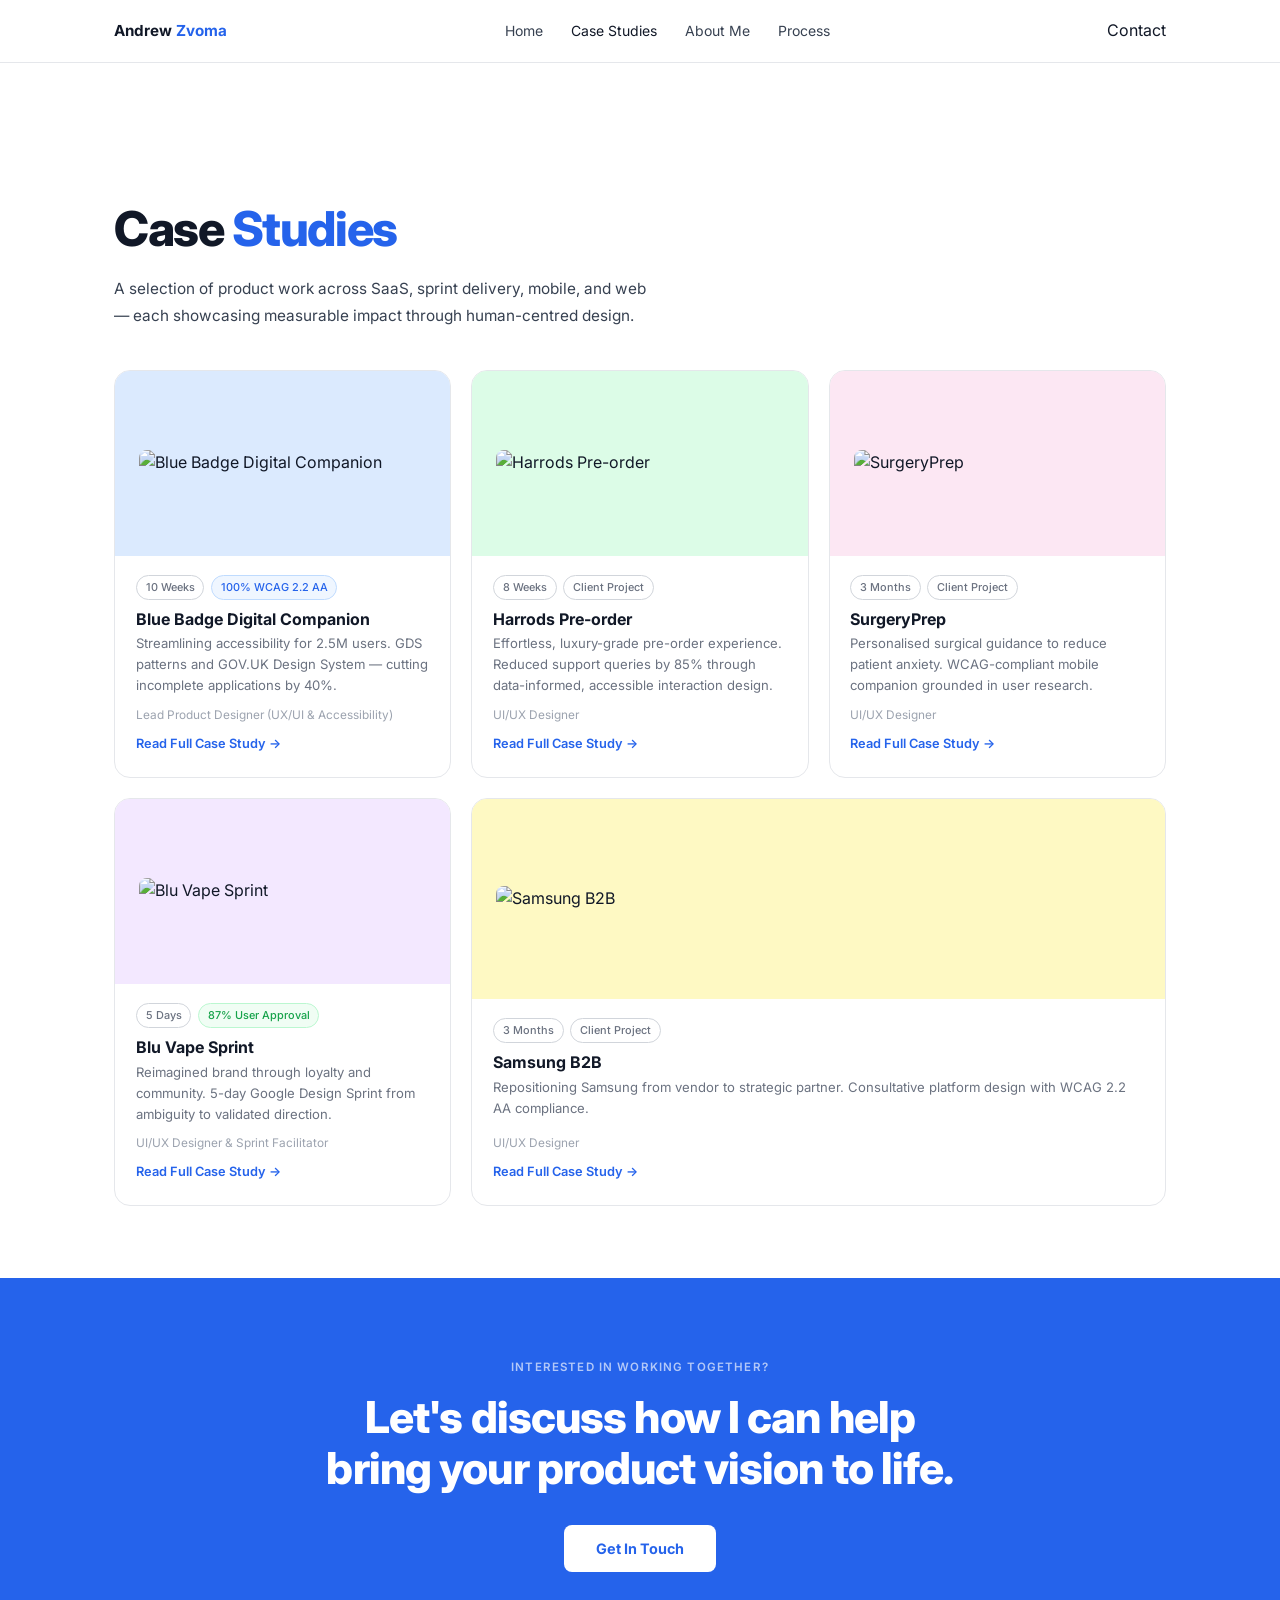
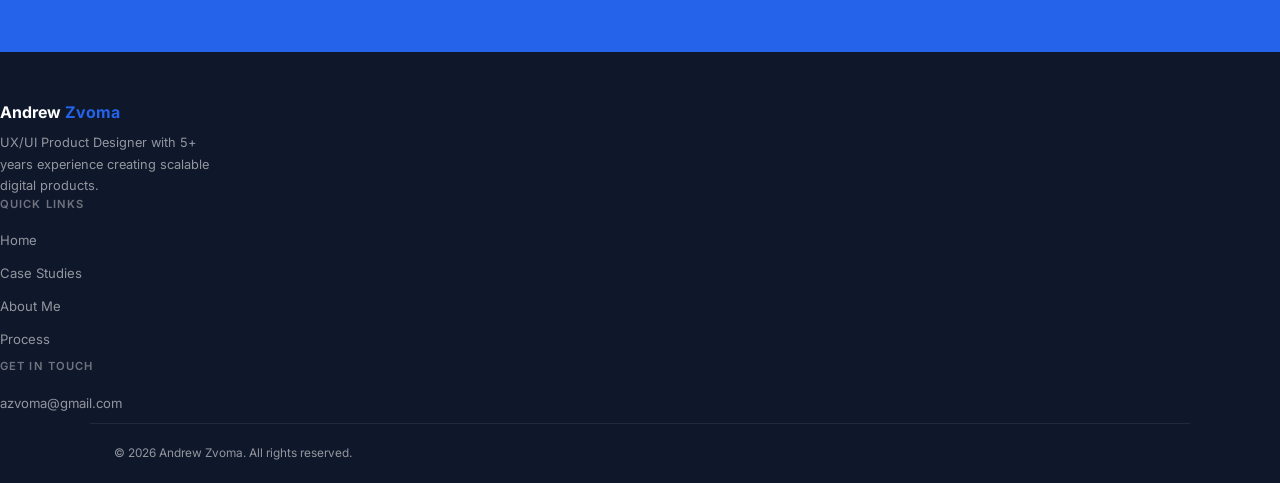
==== commit 7dc0b1f3: "Add files via upload" ====
--- a/case-studies/index.html
+++ b/case-studies/index.html
@@ -3,106 +3,89 @@
 <head>
 <meta charset="UTF-8">
 <meta name="viewport" content="width=device-width, initial-scale=1.0">
-<title>Case Studies | Andrew Zvoma — UX/UI Designer</title>
+<title>Case Studies | Andrew Zvoma</title>
 <link rel="preconnect" href="https://fonts.googleapis.com">
 <link rel="preconnect" href="https://fonts.gstatic.com" crossorigin>
-<link href="https://fonts.googleapis.com/css2?family=Playfair+Display:ital,wght@0,700;1,400;1,700&family=Inter:wght@300;400;500;600&display=swap" rel="stylesheet">
+<link href="https://fonts.googleapis.com/css2?family=Inter:wght@300;400;500;600;700;800&display=swap" rel="stylesheet">
 <link rel="stylesheet" href="../assets/css/style.css">
 </head>
 <body>
-
 <div id="nav-slot"></div>
-
-<div class="page-wrap">
-  <div class="cs-list-page">
-    <h1>Case Studies</h1>
-    <p class="cs-list-lead">A selection of product work across SaaS, sprint delivery, mobile, and web — each showcasing measurable impact through human-centered design.</p>
-
-    <div class="cs-list-cards">
-
-      <a class="cs-list-card" href="mindnest.html">
-        <div class="cs-list-thumb">
-          <img src="https://a2zee.uk/_astro/small.urvlQFVU.png" alt="MindNest">
-        </div>
-        <div class="cs-list-body">
-          <div class="cs-list-meta"><span class="ctag g">10 weeks</span><span class="ctag g">95% user approval</span></div>
-          <h2 class="cs-list-title">MindNest</h2>
-          <p class="cs-list-sub">Compassionate mental health support at your fingertips</p>
-          <p class="cs-list-desc">Designed a comprehensive mental wellness app combining mood tracking, mindfulness exercises, and professional support access to help users manage their mental health journey with empathy and evidence-based practices.</p>
-          <div class="cs-list-role">UI/UX Designer</div>
-          <span class="cs-list-link">Read Full Case Study →</span>
-        </div>
-      </a>
-
-      <a class="cs-list-card" href="bluvape.html">
-        <div class="cs-list-thumb">
-          <img src="https://a2zee.uk/_astro/blu_vape_main_screen.DW4DA4Pl.png" alt="Blu Vape Sprint">
-        </div>
-        <div class="cs-list-body">
-          <div class="cs-list-meta"><span class="ctag g">5 days</span><span class="ctag g">87% user approval</span></div>
-          <h2 class="cs-list-title">Blu Vape Sprint</h2>
-          <p class="cs-list-sub">Reimagined brand through loyalty and community</p>
-          <p class="cs-list-desc">Facilitated a 5-day Google Design Sprint to rapidly explore, prototype, and validate a new brand experience focused on customer loyalty, community engagement, and personalised experiences.</p>
-          <div class="cs-list-role">UI/UX Designer</div>
-          <span class="cs-list-link">Read Full Case Study →</span>
-        </div>
-      </a>
-
-      <a class="cs-list-card" href="surgeryprep.html">
-        <div class="cs-list-thumb">
-          <img src="https://a2zee.uk/_astro/surgery_prep_main_screen.BBaETT9Z.png" alt="SurgeryPrep">
-        </div>
-        <div class="cs-list-body">
-          <div class="cs-list-meta"><span class="ctag g">3 months</span><span class="ctag">Client Project</span></div>
-          <h2 class="cs-list-title">SurgeryPrep</h2>
-          <p class="cs-list-sub">Personalised surgical guidance to reduce patient anxiety</p>
-          <p class="cs-list-desc">Designed a personalised mobile companion that guides patients through their surgical journey with clear, timely, and emotionally supportive information.</p>
-          <div class="cs-list-role">UI/UX Designer</div>
-          <span class="cs-list-link">Read Full Case Study →</span>
-        </div>
-      </a>
-
-      <a class="cs-list-card" href="harrods.html">
-        <div class="cs-list-thumb">
-          <img src="https://a2zee.uk/_astro/harrods_main_screen.dk7MFWev.png" alt="Harrods Pre-order">
-        </div>
-        <div class="cs-list-body">
-          <div class="cs-list-meta"><span class="ctag g">8 weeks</span><span class="ctag">Client Project</span></div>
-          <h2 class="cs-list-title">Harrods Pre-order</h2>
-          <p class="cs-list-sub">Effortless, luxury-grade way to reserve high-demand products</p>
-          <p class="cs-list-desc">Designed a luxury-grade pre-order experience that helps customers secure coveted products in advance while enabling Harrods to better forecast demand and increase conversion confidence.</p>
-          <div class="cs-list-role">UI/UX Designer</div>
-          <span class="cs-list-link">Read Full Case Study →</span>
-        </div>
-      </a>
-
-      <a class="cs-list-card" href="samsung.html">
-        <div class="cs-list-thumb">
-          <img src="https://a2zee.uk/_astro/samsung_main_screen.CrlS8Bga.png" alt="Samsung B2B">
-        </div>
-        <div class="cs-list-body">
-          <div class="cs-list-meta"><span class="ctag g">3 months</span><span class="ctag">Client Project</span></div>
-          <h2 class="cs-list-title">Samsung B2B</h2>
-          <p class="cs-list-sub">Repositioning Samsung from vendor to strategic partner</p>
-          <p class="cs-list-desc">Transformed Samsung's B2B presence from a product showcase into a consultative partnership platform — demonstrating industry expertise, building trust, and generating higher-quality leads.</p>
-          <div class="cs-list-role">UI/UX Designer</div>
-          <span class="cs-list-link">Read Full Case Study →</span>
-        </div>
-      </a>
-
+<section class="section">
+  <div class="inner">
+    <div class="cs-list-hero">
+      <h1 class="cs-list-title">Case <span class="accent">Studies</span></h1>
+      <p class="cs-list-desc">A selection of product work across SaaS, sprint delivery, mobile, and web — each showcasing measurable impact through human-centred design.</p>
+    </div>
+    <div class="cards-grid">
+<a class="cs-card" href="bluebadge.html">
+  <div class="cs-thumb thumb-blue">
+    <img src="https://a2zee.uk/_astro/small.urvlQFVU.png" alt="Blue Badge Digital Companion" loading="lazy">
+  </div>
+  <div class="cs-body">
+    <div class="cs-tags"><span class="ctag ">10 Weeks</span><span class="ctag blue">100% WCAG 2.2 AA</span></div>
+    <div class="cs-title">Blue Badge Digital Companion</div>
+    <p class="cs-desc">Streamlining accessibility for 2.5M users. GDS patterns and GOV.UK Design System — cutting incomplete applications by 40%.</p>
+    <div class="cs-role">Lead Product Designer (UX/UI &amp; Accessibility)</div>
+    <span class="cs-link">Read Full Case Study →</span>
+  </div>
+</a>
+<a class="cs-card" href="harrods.html">
+  <div class="cs-thumb thumb-green">
+    <img src="https://a2zee.uk/_astro/harrods_main_screen.dk7MFWev.png" alt="Harrods Pre-order" loading="lazy">
+  </div>
+  <div class="cs-body">
+    <div class="cs-tags"><span class="ctag ">8 Weeks</span><span class="ctag ">Client Project</span></div>
+    <div class="cs-title">Harrods Pre-order</div>
+    <p class="cs-desc">Effortless, luxury-grade pre-order experience. Reduced support queries by 85% through data-informed, accessible interaction design.</p>
+    <div class="cs-role">UI/UX Designer</div>
+    <span class="cs-link">Read Full Case Study →</span>
+  </div>
+</a>
+<a class="cs-card" href="surgeryprep.html">
+  <div class="cs-thumb thumb-pink">
+    <img src="https://a2zee.uk/_astro/surgery_prep_main_screen.BBaETT9Z.png" alt="SurgeryPrep" loading="lazy">
+  </div>
+  <div class="cs-body">
+    <div class="cs-tags"><span class="ctag ">3 Months</span><span class="ctag ">Client Project</span></div>
+    <div class="cs-title">SurgeryPrep</div>
+    <p class="cs-desc">Personalised surgical guidance to reduce patient anxiety. WCAG-compliant mobile companion grounded in user research.</p>
+    <div class="cs-role">UI/UX Designer</div>
+    <span class="cs-link">Read Full Case Study →</span>
+  </div>
+</a>
+<a class="cs-card" href="bluvape.html">
+  <div class="cs-thumb thumb-purple">
+    <img src="https://a2zee.uk/_astro/blu_vape_main_screen.DW4DA4Pl.png" alt="Blu Vape Sprint" loading="lazy">
+  </div>
+  <div class="cs-body">
+    <div class="cs-tags"><span class="ctag ">5 Days</span><span class="ctag green">87% User Approval</span></div>
+    <div class="cs-title">Blu Vape Sprint</div>
+    <p class="cs-desc">Reimagined brand through loyalty and community. 5-day Google Design Sprint from ambiguity to validated direction.</p>
+    <div class="cs-role">UI/UX Designer &amp; Sprint Facilitator</div>
+    <span class="cs-link">Read Full Case Study →</span>
+  </div>
+</a>
+<a class="cs-card card-wide-2" href="samsung.html">
+  <div class="cs-thumb thumb-cream">
+    <img src="https://a2zee.uk/_astro/samsung_main_screen.CrlS8Bga.png" alt="Samsung B2B" loading="lazy">
+  </div>
+  <div class="cs-body">
+    <div class="cs-tags"><span class="ctag">3 Months</span><span class="ctag">Client Project</span></div>
+    <div class="cs-title">Samsung B2B</div>
+    <p class="cs-desc">Repositioning Samsung from vendor to strategic partner. Consultative platform design with WCAG 2.2 AA compliance.</p>
+    <div class="cs-role">UI/UX Designer</div>
+    <span class="cs-link">Read Full Case Study →</span>
+  </div>
+</a>
     </div>
   </div>
-</div>
-
+</section>
 <div class="cta-strip">
-  <div class="cta-strip-inner">
-    <h2 class="cta-title">Interested in working <em>together?</em></h2>
-    <p class="cta-desc">Let's discuss how I can help bring your product vision to life.</p>
-    <div class="btn-row"><a href="mailto:azvoma@gmail.com" class="btn btn-light">Get In Touch</a></div>
-  </div>
-</div>
-
-<div id="footer-slot"></div>
+  <span class="cta-eyebrow">Interested in working together?</span>
+  <h2 class="cta-title">Let's discuss how I can help bring your product vision to life.</h2>
+  <a href="mailto:azvoma@gmail.com" class="btn-white">Get In Touch</a>
+</div><div id="footer-slot"></div>
 <script src="../assets/js/shared.js"></script>
 </body>
-</html>
+</html>
--- a/assets/css/style.css
+++ b/assets/css/style.css
@@ -1,1026 +1,599 @@
 /* ============================================================
-   Andrew Zvoma Portfolio — Shared Stylesheet
-   Colour palette extracted from a2zee.uk reference site
+   Andrew Zvoma Portfolio — style.css
+   All sections are full-width; content constrained by .inner
    ============================================================ */
 
 *, *::before, *::after { box-sizing: border-box; margin: 0; padding: 0; }
 
 :root {
-  /* Background tones — warm off-white / cream, matching reference */
-  --bg:      #f5f3ee;   /* page background: warm cream */
-  --bg-card: #ffffff;   /* card / section contrast surface */
-  --bg-dark: #1a1a18;   /* hero tint, footer */
-
-  /* Text */
-  --text-primary:   #111110;
-  --text-secondary: #4a4844;
-  --text-muted:     #8a8780;
-
-  /* Accent — the reference site uses a soft warm coral/sand accent */
-  --accent:      #c9a96e;   /* warm gold/sand links & highlights */
-  --accent-dark: #a07840;
-
-  /* Border */
-  --border:     rgba(0,0,0,0.09);
-  --border-mid: rgba(0,0,0,0.14);
-
-  /* Green badge pill (kept from original "open to opportunities" badge) */
-  --green: #2d6a4f;
-
-  /* Typography */
-  --serif: 'Playfair Display', Georgia, serif;
-  --sans:  'Inter', system-ui, sans-serif;
-
-  /* Radii */
-  --r-sm: 6px;
-  --r-md: 10px;
-  --r-lg: 14px;
+  --blue:       #2563eb;
+  --blue-dark:  #1d4ed8;
+  --blue-light: #eff6ff;
+  --blue-border:#bfdbfe;
+  --green:      #16a34a;
+  --green-bg:   #f0fdf4;
+  --green-border:#bbf7d0;
+  --navy:       #0f172a;
+  --white:      #ffffff;
+  --bg-soft:    #f8f9fc;
+  --text:       #111827;
+  --text-2:     #374151;
+  --text-3:     #6b7280;
+  --text-4:     #9ca3af;
+  --border:     #e5e7eb;
+  --border-2:   #d1d5db;
+  --sans:  'Inter', system-ui, -apple-system, sans-serif;
+  --r:     8px;
+  --r-lg:  12px;
+  --r-xl:  16px;
+  --max:   1100px;
+  --px:    1.5rem;          /* horizontal page padding */
 }
 
 html { scroll-behavior: smooth; }
-
-body {
-  background: var(--bg);
-  color: var(--text-primary);
-  font-family: var(--sans);
-  font-size: 16px;
-  line-height: 1.65;
-  -webkit-font-smoothing: antialiased;
-}
-
-a { color: inherit; text-decoration: none; }
-img { max-width: 100%; height: auto; display: block; }
-
-/* ============================================================
-   NAVIGATION — centred layout matching reference
+body  { background: var(--white); color: var(--text); font-family: var(--sans); font-size: 16px; line-height: 1.6; -webkit-font-smoothing: antialiased; }
+a     { color: inherit; text-decoration: none; }
+img   { max-width: 100%; height: auto; display: block; }
+
+/* ============================================================
+   INNER — the only container class used
+   Wrap every section's content in <div class="inner">
+   ============================================================ */
+.inner {
+  max-width: var(--max);
+  margin: 0 auto;
+  padding: 0 var(--px);
+}
+
+/* ============================================================
+   NAV — full width strip, logo|links|cta centred by .inner
    ============================================================ */
 nav {
-  position: sticky;
-  top: 0;
-  z-index: 200;
-  background: rgba(245, 243, 238, 0.93);
-  backdrop-filter: blur(12px);
+  position: sticky; top: 0; z-index: 200;
+  background: var(--white);
   border-bottom: 1px solid var(--border);
 }
-
 .nav-inner {
-  max-width: 1100px;
+  max-width: var(--max);
   margin: 0 auto;
-  padding: 0 2rem;
+  padding: 0 var(--px);
   display: grid;
-  grid-template-columns: 1fr auto 1fr;
+  grid-template-columns: auto 1fr auto;
   align-items: center;
   height: 62px;
-}
-
+  gap: 1rem;
+}
 .nav-logo {
-  font-family: var(--serif);
-  font-size: 1.05rem;
-  font-weight: 700;
-  color: var(--text-primary);
-  letter-spacing: -0.01em;
-  justify-self: start;
-}
-
+  font-size: 0.95rem; font-weight: 700;
+  color: var(--text); white-space: nowrap; line-height: 1;
+}
+.nav-logo span { color: var(--blue); }
 .nav-links {
-  display: flex;
-  gap: 2rem;
-  list-style: none;
-  justify-self: center;
-}
-
+  display: flex; gap: 1.75rem; list-style: none;
+  justify-content: center; align-items: center;
+}
 .nav-links a {
-  font-size: 0.85rem;
-  color: var(--text-secondary);
-  transition: color 0.2s;
-  letter-spacing: 0.01em;
-}
-
-.nav-links a:hover,
-.nav-links a.active { color: var(--text-primary); }
-
-.nav-cta {
-  justify-self: end;
-}
-
+  font-size: 0.875rem; color: var(--text-2);
+  transition: color 0.15s; white-space: nowrap;
+}
+.nav-links a:hover, .nav-links a.active { color: var(--text); }
 .nav-cta a {
-  font-size: 0.82rem;
-  color: var(--text-secondary);
-  padding: 0.4rem 1rem;
-  border: 1px solid var(--border-mid);
-  border-radius: 100px;
-  transition: all 0.2s;
-}
-
-.nav-cta a:hover {
-  background: var(--text-primary);
-  color: #fff;
-  border-color: var(--text-primary);
-}
+  display: inline-block;
+  background: var(--blue); color: #fff;
+  font-size: 0.85rem; font-weight: 500;
+  padding: 0.45rem 1.1rem; border-radius: var(--r);
+  transition: background 0.15s; white-space: nowrap;
+}
+.nav-cta a:hover { background: var(--blue-dark); }
 
 /* ============================================================
    BADGE
    ============================================================ */
 .badge {
-  display: inline-flex;
-  align-items: center;
-  gap: 7px;
-  font-size: 0.7rem;
-  letter-spacing: 0.08em;
-  text-transform: uppercase;
-  color: var(--green);
-  background: rgba(45,106,79,0.09);
-  border: 1px solid rgba(45,106,79,0.22);
-  border-radius: 100px;
-  padding: 0.32rem 0.9rem;
-  font-weight: 500;
-}
-
+  display: inline-flex; align-items: center; gap: 7px;
+  font-size: 0.7rem; letter-spacing: 0.07em; text-transform: uppercase;
+  color: var(--green); background: var(--green-bg);
+  border: 1px solid var(--green-border); border-radius: 100px;
+  padding: 0.32rem 0.9rem; font-weight: 600;
+}
 .badge::before {
-  content: '';
-  width: 6px; height: 6px;
-  border-radius: 50%;
-  background: var(--green);
-  animation: pulse 2.2s ease-in-out infinite;
-}
-
-@keyframes pulse {
-  0%,100% { opacity: 1; transform: scale(1); }
-  50%      { opacity: 0.35; transform: scale(0.7); }
-}
-
-/* ============================================================
-   PAGE WRAPPER
-   ============================================================ */
-.page-wrap {
-  max-width: 1100px;
-  margin: 0 auto;
-  padding: 0 2rem;
-}
-
-/* ============================================================
-   HERO
-   ============================================================ */
-.hero {
+  content: ''; width: 6px; height: 6px; border-radius: 50%;
+  background: var(--green); animation: blink 2s ease-in-out infinite;
+  flex-shrink: 0;
+}
+@keyframes blink { 0%,100%{opacity:1} 50%{opacity:0.25} }
+
+/* ============================================================
+   HERO — full-width section, dot-grid spans whole viewport
+   ============================================================ */
+.hero-section {
+  position: relative;
+  overflow: hidden;
   min-height: calc(100vh - 62px);
   display: flex;
-  flex-direction: column;
-  justify-content: center;
+  align-items: center;
   padding: 5rem 0 4rem;
-  position: relative;
-  overflow: hidden;
-}
-
-/* subtle dot-grid background */
-.hero::before {
-  content: '';
-  position: absolute;
-  inset: 0;
-  background-image: radial-gradient(circle, rgba(0,0,0,0.07) 1px, transparent 1px);
-  background-size: 28px 28px;
-  mask-image: radial-gradient(ellipse 80% 70% at 50% 50%, black 20%, transparent 100%);
-  pointer-events: none;
-}
-
-.hero-content { position: relative; z-index: 1; }
-
-.hero-eyebrow { margin-bottom: 1.75rem; }
+}
+
+/* dot grid fills the entire section */
+.hero-dots {
+  position: absolute; inset: 0; pointer-events: none; z-index: 0;
+  background-image: radial-gradient(circle, #c7d2e8 1px, transparent 1px);
+  background-size: 26px 26px;
+  opacity: 0.5;
+  mask-image: radial-gradient(ellipse 70% 90% at 75% 50%, black 10%, transparent 80%);
+}
+
+.hero-section .inner { position: relative; z-index: 1; }
+
+.hero-content { max-width: 620px; }
+
+.hero-eyebrow { margin-bottom: 1.5rem; }
 
 .hero-title {
-  font-family: var(--serif);
-  font-size: clamp(3rem, 6.5vw, 5.5rem);
-  font-weight: 700;
-  line-height: 1.04;
+  font-size: clamp(2.4rem, 5.5vw, 4.5rem);
+  font-weight: 800; line-height: 1.06;
   letter-spacing: -0.03em;
-  margin-bottom: 0.5rem;
-}
-
-.hero-title em { font-style: italic; color: var(--text-secondary); }
-
-.hero-role {
-  font-size: 1.05rem;
-  color: var(--text-secondary);
-  font-weight: 400;
-  margin-bottom: 1.5rem;
-  letter-spacing: 0.02em;
-}
+  color: var(--text); margin-bottom: 0.5rem;
+}
+.hero-title .accent { color: var(--blue); }
+
+.hero-role { font-size: 1rem; color: var(--text-3); margin-bottom: 1.25rem; }
 
 .hero-desc {
-  font-size: 0.975rem;
-  color: var(--text-secondary);
-  max-width: 520px;
-  line-height: 1.8;
-  margin-bottom: 1.85rem;
-}
-
-.hero-tags {
-  display: flex;
+  font-size: 0.96rem; color: var(--text-2);
+  max-width: 500px; line-height: 1.8; margin-bottom: 1.75rem;
+}
+
+.hero-tags { display: flex; flex-wrap: wrap; gap: 0.4rem; margin-bottom: 2.25rem; }
+.tag {
+  font-size: 0.75rem; padding: 0.28rem 0.7rem;
+  border: 1px solid var(--border-2); border-radius: var(--r);
+  color: var(--text-3); background: var(--bg-soft);
+}
+
+.hero-stats {
+  display: flex; gap: 2.25rem;
+  padding-top: 1.5rem;
+  border-top: 1px solid var(--border);
   flex-wrap: wrap;
-  gap: 0.4rem;
-  margin-bottom: 2.5rem;
-}
-
-.tag {
-  font-size: 0.76rem;
-  padding: 0.3rem 0.75rem;
-  border: 1px solid var(--border-mid);
-  border-radius: var(--r-sm);
-  color: var(--text-muted);
-  background: var(--bg-card);
-}
-
-.hero-stats {
-  display: flex;
-  gap: 2.5rem;
-  padding-top: 1rem;
-  border-top: 1px solid var(--border);
-}
-
+}
 .stat { display: flex; flex-direction: column; }
-
-.stat-number {
-  font-family: var(--serif);
-  font-size: 2.2rem;
-  font-weight: 700;
-  line-height: 1;
-  color: var(--text-primary);
-}
-
-.stat-number.accent { color: var(--accent-dark); }
-
+.stat-num {
+  font-size: 2rem; font-weight: 800; line-height: 1;
+  color: var(--text); letter-spacing: -0.02em;
+}
+.stat-num.blue { color: var(--blue); }
 .stat-label {
-  font-size: 0.68rem;
-  color: var(--text-muted);
-  text-transform: uppercase;
-  letter-spacing: 0.08em;
-  margin-top: 0.25rem;
-}
-
-/* ============================================================
-   SECTION CHROME
-   ============================================================ */
-.section-wrap {
-  padding: 5rem 0;
-}
-
-.section-header {
-  display: flex;
-  align-items: center;
-  gap: 1rem;
-  margin-bottom: 0.75rem;
-}
-
-.section-label {
-  font-size: 0.68rem;
-  text-transform: uppercase;
-  letter-spacing: 0.12em;
-  color: var(--text-muted);
-  white-space: nowrap;
-  font-weight: 500;
-}
-
-.section-rule { flex: 1; height: 1px; background: var(--border); }
-
+  font-size: 0.68rem; color: var(--text-3);
+  text-transform: uppercase; letter-spacing: 0.09em; margin-top: 0.2rem;
+}
+
+/* ============================================================
+   SECTION — generic full-width section wrapper
+   ============================================================ */
+.section { padding: 4.5rem 0; }
+.section + .section,
+hr.divider + .section { /* ensure dividers sit flush */ }
+
+hr.divider { border: none; border-top: 1px solid var(--border); margin: 0; }
+
+.section-tag {
+  display: block; font-size: 0.7rem; font-weight: 600;
+  text-transform: uppercase; letter-spacing: 0.12em;
+  color: var(--text-3); margin-bottom: 0.4rem;
+}
 .section-title {
-  font-family: var(--serif);
-  font-size: clamp(1.8rem, 3.2vw, 2.65rem);
-  font-weight: 700;
-  line-height: 1.1;
-  letter-spacing: -0.02em;
-  margin-bottom: 0.65rem;
-}
-
+  font-size: clamp(1.75rem, 3vw, 2.5rem);
+  font-weight: 800; letter-spacing: -0.025em;
+  line-height: 1.1; margin-bottom: 0.6rem; color: var(--text);
+}
+.section-title .accent { color: var(--blue); }
 .section-desc {
-  color: var(--text-secondary);
-  max-width: 560px;
-  line-height: 1.8;
-  margin-bottom: 2.5rem;
-  font-size: 0.96rem;
-}
-
-/* divider between page sections */
-.section-divider { border: none; border-top: 1px solid var(--border); margin: 0; }
-
-/* ============================================================
-   CASE STUDY CARD GRID
-   ============================================================ */
-.cases-grid {
-  display: grid;
-  grid-template-columns: 1fr 1fr;
-  gap: 1.25rem;
-}
-
-.case-card {
-  display: block;
-  background: var(--bg-card);
-  border: 1px solid var(--border);
-  border-radius: var(--r-lg);
-  overflow: hidden;
-  transition: box-shadow 0.25s, transform 0.25s;
-}
-
-.case-card:hover {
-  box-shadow: 0 8px 32px rgba(0,0,0,0.09);
-  transform: translateY(-2px);
-}
-
-.case-card.wide { grid-column: 1 / -1; }
-
-.case-thumb {
-  width: 100%;
-  aspect-ratio: 16/9;
-  overflow: hidden;
-  background: #e8e5df;
-}
-
-.case-card.wide .case-thumb { aspect-ratio: 21/9; max-height: 320px; }
-
-.case-thumb img {
-  width: 100%; height: 100%;
-  object-fit: cover;
-  display: block;
-  transition: transform 0.4s ease;
-}
-
-.case-card:hover .case-thumb img { transform: scale(1.02); }
-
-.case-body { padding: 1.6rem; }
-
-.case-meta { display: flex; gap: 0.4rem; flex-wrap: wrap; margin-bottom: 0.55rem; }
-
-.ctag {
-  font-size: 0.67rem;
-  text-transform: uppercase;
-  letter-spacing: 0.06em;
-  color: var(--text-muted);
-  background: var(--bg);
-  border: 1px solid var(--border-mid);
-  border-radius: 3px;
-  padding: 0.13rem 0.5rem;
-  font-weight: 500;
-}
-
-.ctag.g {
-  color: var(--green);
-  background: rgba(45,106,79,0.07);
-  border-color: rgba(45,106,79,0.18);
-}
-
-.case-title {
-  font-family: var(--serif);
-  font-size: 1.3rem;
-  font-weight: 700;
-  line-height: 1.2;
-  margin-bottom: 0.3rem;
-}
-
-.case-subtitle {
-  font-size: 0.82rem;
-  color: var(--text-muted);
-  font-style: italic;
-  margin-bottom: 0.55rem;
-}
-
-.case-desc {
-  font-size: 0.84rem;
-  color: var(--text-secondary);
-  line-height: 1.65;
-  margin-bottom: 1rem;
-}
-
-.case-link {
-  display: inline-flex;
-  align-items: center;
-  gap: 0.35rem;
-  font-size: 0.8rem;
-  color: var(--text-muted);
-  font-weight: 500;
-  transition: color 0.2s, gap 0.2s;
-}
-
-.case-card:hover .case-link {
-  color: var(--text-primary);
-  gap: 0.55rem;
-}
-
-/* ============================================================
-   ABOUT SECTION
-   ============================================================ */
-.about-grid {
-  display: grid;
-  grid-template-columns: 1fr 1fr;
-  gap: 4.5rem;
-  align-items: start;
-}
-
-.about-left em {
-  font-family: var(--serif);
-  font-style: italic;
-  color: var(--text-secondary);
-}
-
-.skills-grid {
-  display: grid;
-  grid-template-columns: 1fr 1fr;
-  gap: 0.6rem;
-  margin-top: 1.75rem;
-}
-
-.skill-item {
-  display: flex;
-  align-items: center;
-  gap: 0.5rem;
-  font-size: 0.82rem;
-  color: var(--text-secondary);
-}
-
-.skill-dot {
-  width: 5px; height: 5px;
-  border-radius: 50%;
-  background: var(--accent);
-  flex-shrink: 0;
-}
-
-.about-text p {
-  color: var(--text-secondary);
-  line-height: 1.82;
-  margin-bottom: 1.1rem;
-  font-size: 0.96rem;
-}
-
-/* ============================================================
-   PROCESS SECTION
-   ============================================================ */
-.process-grid {
-  display: grid;
-  grid-template-columns: repeat(4, 1fr);
-  gap: 1px;
-  background: var(--border);
-  border: 1px solid var(--border);
-  border-radius: var(--r-lg);
-  overflow: hidden;
-}
-
-.process-step {
-  background: var(--bg-card);
-  padding: 1.85rem 1.5rem;
-}
-
-.step-num {
-  font-family: var(--serif);
-  font-size: 2.5rem;
-  font-weight: 700;
-  color: #ddd9d1;
-  line-height: 1;
-  margin-bottom: 0.85rem;
-}
-
-.step-title {
-  font-size: 0.82rem;
-  font-weight: 600;
-  text-transform: uppercase;
-  letter-spacing: 0.07em;
-  margin-bottom: 0.6rem;
-  color: var(--text-primary);
-}
-
-.step-desc {
-  font-size: 0.8rem;
-  color: var(--text-muted);
-  line-height: 1.65;
-}
-
-/* ============================================================
-   CTA / CONTACT STRIP
-   ============================================================ */
-.cta-strip {
-  background: var(--text-primary);
-  color: #fff;
-  text-align: center;
-  padding: 5rem 2rem;
-}
-
-.cta-strip-inner { max-width: 620px; margin: 0 auto; }
-
-.cta-title {
-  font-family: var(--serif);
-  font-size: clamp(2rem, 4vw, 3rem);
-  font-weight: 700;
-  line-height: 1.1;
-  letter-spacing: -0.02em;
-  margin-bottom: 0.85rem;
-}
-
-.cta-title em { font-style: italic; color: var(--accent); }
-
-.cta-desc {
-  color: rgba(255,255,255,0.65);
-  margin-bottom: 2rem;
-  line-height: 1.75;
-  font-size: 0.96rem;
-}
-
-.btn-row { display: flex; justify-content: center; gap: 0.75rem; flex-wrap: wrap; }
-
-.btn {
-  display: inline-flex;
-  align-items: center;
-  gap: 0.4rem;
-  padding: 0.72rem 1.65rem;
-  border-radius: 100px;
-  font-size: 0.875rem;
-  font-weight: 500;
-  transition: all 0.2s;
-  font-family: var(--sans);
-  letter-spacing: 0.01em;
-}
-
-.btn-light {
-  background: #fff;
-  color: var(--text-primary);
-}
-
-.btn-light:hover { background: var(--accent); color: #fff; }
-
-.btn-ghost {
-  background: transparent;
-  color: rgba(255,255,255,0.7);
-  border: 1px solid rgba(255,255,255,0.25);
-}
-
-.btn-ghost:hover { color: #fff; border-color: rgba(255,255,255,0.6); }
-
-/* ============================================================
-   FOOTER
-   ============================================================ */
-footer {
-  background: var(--bg-dark);
-  color: rgba(255,255,255,0.55);
-  padding: 3rem 2rem;
-}
-
-.footer-inner {
-  max-width: 1100px;
-  margin: 0 auto;
-  display: grid;
-  grid-template-columns: 1fr auto;
-  gap: 2rem;
-  align-items: start;
-}
-
-.footer-brand h3 {
-  font-family: var(--serif);
-  font-size: 1rem;
-  font-weight: 700;
-  color: #fff;
-  margin-bottom: 0.4rem;
-}
-
-.footer-brand p {
-  font-size: 0.78rem;
-  line-height: 1.6;
-  max-width: 260px;
-}
-
-.footer-cols {
-  display: grid;
-  grid-template-columns: 1fr 1fr;
-  gap: 2.5rem;
-}
-
-.footer-col h4 {
-  font-size: 0.68rem;
-  text-transform: uppercase;
-  letter-spacing: 0.1em;
-  color: rgba(255,255,255,0.4);
-  margin-bottom: 0.75rem;
-  font-weight: 500;
-}
-
-.footer-col ul { list-style: none; }
-.footer-col ul li { margin-bottom: 0.4rem; }
-.footer-col ul li a { font-size: 0.82rem; transition: color 0.2s; }
-.footer-col ul li a:hover { color: #fff; }
-
-.footer-bottom {
-  max-width: 1100px;
-  margin: 2rem auto 0;
-  padding-top: 1.5rem;
-  border-top: 1px solid rgba(255,255,255,0.08);
-  font-size: 0.75rem;
-}
-
-/* ============================================================
-   CASE STUDIES LIST PAGE
-   ============================================================ */
-.cs-list-page { padding: 4rem 0 5rem; }
-
-.cs-list-page h1 {
-  font-family: var(--serif);
-  font-size: clamp(2rem, 4vw, 3rem);
-  font-weight: 700;
-  letter-spacing: -0.02em;
-  margin-bottom: 0.6rem;
-}
-
-.cs-list-lead {
-  color: var(--text-secondary);
-  margin-bottom: 3rem;
-  line-height: 1.75;
-  max-width: 560px;
-}
-
-.cs-list-cards { display: flex; flex-direction: column; gap: 1.5rem; }
-
-.cs-list-card {
-  display: grid;
-  grid-template-columns: 240px 1fr;
-  background: var(--bg-card);
-  border: 1px solid var(--border);
-  border-radius: var(--r-lg);
-  overflow: hidden;
-  transition: box-shadow 0.25s, transform 0.2s;
-}
-
-.cs-list-card:hover {
-  box-shadow: 0 6px 24px rgba(0,0,0,0.08);
-  transform: translateY(-1px);
-}
-
-.cs-list-thumb {
-  background: #e8e5df;
-  overflow: hidden;
-}
-
-.cs-list-thumb img {
-  width: 100%; height: 100%;
-  object-fit: cover;
-  transition: transform 0.4s;
-}
-
-.cs-list-card:hover .cs-list-thumb img { transform: scale(1.03); }
-
-.cs-list-body { padding: 1.6rem; }
-.cs-list-meta { display: flex; gap: 0.4rem; margin-bottom: 0.6rem; }
-.cs-list-title { font-family: var(--serif); font-size: 1.3rem; font-weight: 700; margin-bottom: 0.3rem; }
-.cs-list-sub { font-size: 0.82rem; color: var(--text-muted); font-style: italic; margin-bottom: 0.55rem; }
-.cs-list-desc { font-size: 0.85rem; color: var(--text-secondary); line-height: 1.65; margin-bottom: 0.75rem; }
-.cs-list-role { font-size: 0.75rem; color: var(--text-muted); margin-bottom: 0.85rem; }
-.cs-list-link { font-size: 0.8rem; color: var(--text-muted); font-weight: 500; transition: color 0.2s; }
-.cs-list-card:hover .cs-list-link { color: var(--text-primary); }
-
-/* ============================================================
-   CASE STUDY DETAIL PAGE
-   ============================================================ */
-.cs-back {
-  display: inline-flex;
-  align-items: center;
-  gap: 0.4rem;
-  font-size: 0.8rem;
-  color: var(--text-muted);
-  transition: color 0.2s;
-  padding: 2rem 0 0;
-  margin-bottom: 0.5rem;
-}
-.cs-back:hover { color: var(--text-primary); }
-
-.cs-hero { padding-bottom: 2.5rem; border-bottom: 1px solid var(--border); }
-
-.cs-pills { display: flex; gap: 0.5rem; margin-bottom: 1.25rem; }
-
-.cs-pill {
-  font-size: 0.7rem;
-  text-transform: uppercase;
-  letter-spacing: 0.08em;
-  padding: 0.28rem 0.8rem;
-  border-radius: 100px;
-  border: 1px solid var(--border-mid);
-  color: var(--text-muted);
-  font-weight: 500;
-}
-
-.cs-pill.g {
-  color: var(--green);
-  background: rgba(45,106,79,0.08);
-  border-color: rgba(45,106,79,0.2);
-}
-
-.cs-page-title {
-  font-family: var(--serif);
-  font-size: clamp(2rem, 4.5vw, 3.5rem);
-  font-weight: 700;
-  letter-spacing: -0.025em;
-  line-height: 1.05;
-  margin-bottom: 0.75rem;
-}
-
-.cs-lead {
-  font-size: 1rem;
-  color: var(--text-secondary);
-  max-width: 700px;
-  line-height: 1.78;
-}
-
-.cs-hero-img {
-  margin: 2.5rem 0;
-  border-radius: var(--r-lg);
-  overflow: hidden;
-  border: 1px solid var(--border);
-}
-
-.cs-hero-img img { width: 100%; display: block; }
-
-/* body layout */
-.cs-layout {
-  display: grid;
-  grid-template-columns: 1fr 270px;
-  gap: 3.5rem;
-  padding: 3rem 0 4rem;
-  align-items: start;
-}
-
-.cs-main { min-width: 0; }
-
-.cs-sidebar { position: sticky; top: 80px; }
-
-/* content blocks */
-.cs-block { margin-bottom: 3rem; padding-bottom: 3rem; border-bottom: 1px solid var(--border); }
-.cs-block:last-child { border-bottom: none; margin-bottom: 0; }
-
-.cs-h2 {
-  font-family: var(--serif);
-  font-size: 1.6rem;
-  font-weight: 700;
-  letter-spacing: -0.01em;
-  margin-bottom: 1rem;
-}
-
-.cs-h3 {
-  font-size: 0.78rem;
-  font-weight: 600;
-  text-transform: uppercase;
-  letter-spacing: 0.08em;
-  color: var(--text-muted);
-  margin: 1.35rem 0 0.5rem;
-}
-.cs-h3:first-child { margin-top: 0; }
-
-.cs-p {
-  color: var(--text-secondary);
-  line-height: 1.82;
-  font-size: 0.95rem;
-  margin-bottom: 0.9rem;
-}
-
-.cs-ul {
-  padding-left: 1.25rem;
-  margin: 0.65rem 0 0.9rem;
-}
-.cs-ul li {
-  font-size: 0.9rem;
-  color: var(--text-secondary);
-  margin-bottom: 0.35rem;
-  line-height: 1.65;
-}
-
-.cs-quote {
-  border-left: 3px solid var(--accent);
-  padding: 0.8rem 1.2rem;
-  margin: 1.4rem 0;
-  background: rgba(201,169,110,0.06);
-  border-radius: 0 var(--r-sm) var(--r-sm) 0;
-}
-.cs-quote p {
-  font-style: italic;
-  color: var(--text-secondary);
-  font-size: 0.95rem;
-  line-height: 1.7;
-  margin-bottom: 0.35rem;
-}
-.cs-quote cite { font-size: 0.78rem; color: var(--text-muted); font-style: normal; }
-
-/* step cards */
-.steps-wrap { display: grid; gap: 1.1rem; margin: 1.25rem 0; }
-
-.step-card {
-  border: 1px solid var(--border);
-  border-radius: var(--r-md);
-  padding: 1.4rem;
-  background: var(--bg-card);
-}
-
-.sc-head { display: flex; gap: 0.85rem; align-items: flex-start; margin-bottom: 0.65rem; }
-
-.sc-num {
-  font-family: var(--serif);
-  font-size: 1.55rem;
-  font-weight: 700;
-  color: #d8d4cc;
-  line-height: 1;
-  flex-shrink: 0;
-}
-
-.sc-title {
-  font-size: 0.78rem;
-  font-weight: 600;
-  text-transform: uppercase;
-  letter-spacing: 0.07em;
-  padding-top: 0.25rem;
-  color: var(--text-primary);
-}
-
-.sc-desc { font-size: 0.875rem; color: var(--text-secondary); line-height: 1.72; }
-
-/* feature grid */
-.cs-features {
-  display: grid;
-  grid-template-columns: 1fr 1fr;
-  gap: 0.7rem;
-  margin: 1.1rem 0;
-}
-
-.cs-feat {
-  background: var(--bg);
-  border: 1px solid var(--border);
-  border-radius: var(--r-md);
-  padding: 0.9rem;
-}
-
-.cs-feat-icon { font-size: 1.15rem; margin-bottom: 0.3rem; }
-.cs-feat-title { font-size: 0.8rem; font-weight: 600; color: var(--text-primary); }
-
-/* results row */
-.cs-results {
+  color: var(--text-2); max-width: 560px;
+  line-height: 1.78; margin-bottom: 2.25rem; font-size: 0.96rem;
+}
+
+/* ============================================================
+   CASE STUDY CARDS — home + list pages
+   ============================================================ */
+.cards-grid {
   display: grid;
   grid-template-columns: repeat(3, 1fr);
-  gap: 1px;
-  background: var(--border);
+  gap: 1.25rem;
+}
+/* Full-row wide card */
+.card-wide { grid-column: 1 / -1; }
+/* On the home page the last card spans 2 cols */
+.card-wide-2 { grid-column: span 2; }
+
+.cs-card {
+  display: flex; flex-direction: column;
+  background: var(--white);
   border: 1px solid var(--border);
-  border-radius: var(--r-md);
+  border-radius: var(--r-xl);
   overflow: hidden;
-  margin: 1.35rem 0;
-}
-
-.cs-res {
-  background: var(--bg-card);
-  padding: 1.4rem;
-  text-align: center;
-}
-
-.cs-res-num {
-  font-family: var(--serif);
-  font-size: 1.9rem;
-  font-weight: 700;
-  color: var(--green);
-  line-height: 1;
-  margin-bottom: 0.3rem;
-}
-
-.cs-res-label { font-size: 0.75rem; color: var(--text-muted); }
+  transition: box-shadow 0.2s, transform 0.2s;
+}
+.cs-card:hover {
+  box-shadow: 0 8px 28px rgba(0,0,0,0.09);
+  transform: translateY(-2px);
+}
+
+.cs-thumb {
+  width: 100%; overflow: hidden;
+  display: flex; align-items: center; justify-content: center;
+  padding: 1.5rem; min-height: 185px; flex-shrink: 0;
+}
+.card-wide .cs-thumb  { min-height: 220px; }
+.card-wide-2 .cs-thumb { min-height: 200px; }
+
+.cs-thumb img {
+  max-height: 160px; width: 100%;
+  object-fit: contain; border-radius: var(--r);
+  transition: transform 0.3s ease;
+}
+.cs-card:hover .cs-thumb img { transform: scale(1.03); }
+
+/* Coloured thumb backgrounds */
+.thumb-blue   { background: #dbeafe; }
+.thumb-green  { background: #dcfce7; }
+.thumb-pink   { background: #fce7f3; }
+.thumb-cream  { background: #fef9c3; }
+.thumb-purple { background: #f3e8ff; }
+.thumb-slate  { background: #f1f5f9; }
+
+.cs-body { padding: 1.2rem 1.3rem 1.4rem; flex: 1; display: flex; flex-direction: column; }
+
+.cs-tags { display: flex; gap: 0.4rem; flex-wrap: wrap; margin-bottom: 0.55rem; }
+.ctag {
+  font-size: 0.68rem; font-weight: 500;
+  padding: 0.18rem 0.55rem; border-radius: 100px;
+  border: 1px solid var(--border-2); color: var(--text-3); background: var(--white);
+}
+.ctag.blue  { color: var(--blue);  background: var(--blue-light);  border-color: var(--blue-border); }
+.ctag.green { color: var(--green); background: var(--green-bg); border-color: var(--green-border); }
+
+.cs-title { font-size: 1rem; font-weight: 700; margin-bottom: 0.25rem; color: var(--text); line-height: 1.3; }
+.cs-desc  { font-size: 0.82rem; color: var(--text-3); line-height: 1.6; margin-bottom: 0.6rem; flex: 1; }
+.cs-role  { font-size: 0.74rem; color: var(--text-4); margin-bottom: 0.55rem; }
+.cs-link  { font-size: 0.8rem; color: var(--blue); font-weight: 600; margin-top: auto; }
+.cs-link:hover { text-decoration: underline; }
+
+/* "View all" button */
+.view-all-wrap { text-align: center; margin-top: 1.5rem; }
+.btn-outline-blue {
+  display: inline-block;
+  font-size: 0.875rem; font-weight: 600; color: var(--blue);
+  border: 1px solid var(--blue-border); background: var(--blue-light);
+  padding: 0.6rem 1.5rem; border-radius: var(--r);
+  transition: all 0.15s;
+}
+.btn-outline-blue:hover { background: var(--blue); color: #fff; border-color: var(--blue); }
+
+/* ============================================================
+   WHAT I BRING — skills grid
+   ============================================================ */
+.skills-grid { display: grid; grid-template-columns: repeat(3,1fr); gap: 1.25rem; }
+.skill-card {
+  border: 1px solid var(--border); border-radius: var(--r-lg);
+  padding: 1.4rem; background: var(--white);
+}
+.skill-icon { font-size: 1.3rem; margin-bottom: 0.65rem; }
+.skill-title { font-size: 0.9rem; font-weight: 700; margin-bottom: 0.35rem; }
+.skill-desc  { font-size: 0.8rem; color: var(--text-3); line-height: 1.6; margin-bottom: 0.85rem; }
+.skill-tags  { display: flex; flex-wrap: wrap; gap: 0.35rem; }
+.skill-tag {
+  font-size: 0.68rem; padding: 0.15rem 0.5rem;
+  border-radius: var(--r); border: 1px solid var(--border);
+  color: var(--text-3); background: var(--bg-soft);
+}
+
+/* ============================================================
+   PROCESS — numbered list
+   ============================================================ */
+.process-list { display: flex; flex-direction: column; }
+.process-item {
+  display: grid; grid-template-columns: 36px 1fr;
+  gap: 1.25rem; padding: 1.5rem 0;
+  border-bottom: 1px solid var(--border); align-items: start;
+}
+.process-item:last-child { border-bottom: none; }
+.process-num {
+  font-size: 0.72rem; font-weight: 700; color: var(--blue);
+  background: var(--blue-light); border: 1px solid var(--blue-border);
+  width: 32px; height: 32px; border-radius: 50%;
+  display: flex; align-items: center; justify-content: center; flex-shrink: 0;
+}
+.process-title { font-size: 1rem; font-weight: 700; margin-bottom: 0.3rem; }
+.process-desc  { font-size: 0.875rem; color: var(--text-2); line-height: 1.7; }
+
+/* ============================================================
+   ABOUT — two column
+   ============================================================ */
+.about-grid { display: grid; grid-template-columns: 1fr 1fr; gap: 4rem; align-items: start; }
+.about-p    { font-size: 0.9rem; color: var(--text-2); line-height: 1.82; margin-bottom: 0.9rem; }
+.about-chips { display: flex; flex-wrap: wrap; gap: 0.4rem; margin-top: 1rem; }
+.about-chip {
+  font-size: 0.74rem; padding: 0.22rem 0.65rem;
+  border-radius: var(--r); border: 1px solid var(--border-2);
+  color: var(--text-2); background: var(--bg-soft);
+}
+.about-stats {
+  display: grid; grid-template-columns: 1fr 1fr; gap: 1rem; margin-bottom: 1.25rem;
+}
+.about-stat {
+  background: var(--bg-soft); border: 1px solid var(--border);
+  border-radius: var(--r-lg); padding: 1rem; text-align: center;
+}
+.about-stat-num   { font-size: 1.75rem; font-weight: 800; color: var(--blue); line-height: 1; }
+.about-stat-label { font-size: 0.7rem; color: var(--text-3); text-transform: uppercase; letter-spacing: 0.06em; margin-top: 0.2rem; }
+.qual-box {
+  background: var(--blue-light); border: 1px solid var(--blue-border);
+  border-radius: var(--r-lg); padding: 1.25rem;
+}
+.qual-title {
+  font-size: 0.72rem; font-weight: 700; text-transform: uppercase;
+  letter-spacing: 0.09em; color: var(--blue); margin-bottom: 0.75rem;
+}
+.qual-item {
+  font-size: 0.82rem; color: var(--text-2);
+  margin-bottom: 0.4rem; display: flex; gap: 0.45rem; line-height: 1.5;
+}
+.qual-item::before { content: '✓'; color: var(--blue); font-weight: 700; flex-shrink: 0; }
+
+/* ============================================================
+   CTA STRIP — full-width blue band
+   ============================================================ */
+.cta-strip { background: var(--blue); padding: 5rem var(--px); text-align: center; }
+.cta-eyebrow {
+  display: block; font-size: 0.72rem; font-weight: 600;
+  text-transform: uppercase; letter-spacing: 0.1em;
+  color: rgba(255,255,255,0.65); margin-bottom: 1rem;
+}
+.cta-title {
+  font-size: clamp(1.75rem, 3.5vw, 2.75rem);
+  font-weight: 800; color: #fff;
+  line-height: 1.15; letter-spacing: -0.02em; margin-bottom: 2rem;
+  max-width: 640px; margin-left: auto; margin-right: auto;
+}
+.btn-white {
+  display: inline-block; background: #fff; color: var(--blue);
+  font-size: 0.9rem; font-weight: 700;
+  padding: 0.75rem 2rem; border-radius: var(--r); transition: all 0.15s;
+}
+.btn-white:hover { background: var(--blue-light); }
+
+/* ============================================================
+   FOOTER — full-width dark strip
+   ============================================================ */
+footer { background: var(--navy); color: rgba(255,255,255,0.55); padding: 3rem 0 0; }
+.footer-grid {
+  max-width: var(--max); margin: 0 auto; padding: 0 var(--px) 2.5rem;
+  display: grid; grid-template-columns: 1.5fr 1fr 1fr; gap: 3rem;
+}
+.footer-brand-name { font-size: 1rem; font-weight: 700; color: #fff; margin-bottom: 0.4rem; }
+.footer-brand-name span { color: var(--blue); }
+.footer-brand-desc { font-size: 0.8rem; line-height: 1.65; max-width: 220px; }
+.footer-col h4 {
+  font-size: 0.7rem; font-weight: 600; text-transform: uppercase;
+  letter-spacing: 0.1em; color: rgba(255,255,255,0.4); margin-bottom: 0.85rem;
+}
+.footer-col ul { list-style: none; }
+.footer-col li { margin-bottom: 0.45rem; }
+.footer-col a { font-size: 0.82rem; transition: color 0.15s; }
+.footer-col a:hover { color: #fff; }
+.footer-bottom {
+  max-width: var(--max); margin: 0 auto;
+  padding: 1.25rem var(--px);
+  border-top: 1px solid rgba(255,255,255,0.08);
+  font-size: 0.74rem;
+}
+
+/* ============================================================
+   CASE STUDIES LIST PAGE
+   ============================================================ */
+.cs-list-hero { padding: 3.5rem 0 0; }
+.cs-list-title {
+  font-size: clamp(2rem, 4vw, 3rem); font-weight: 800;
+  letter-spacing: -0.03em; margin-bottom: 0.5rem;
+}
+.cs-list-title .accent { color: var(--blue); }
+.cs-list-desc {
+  color: var(--text-2); font-size: 0.96rem;
+  line-height: 1.75; max-width: 540px; margin-bottom: 2.5rem;
+}
+
+/* ============================================================
+   CASE STUDY DETAIL PAGE
+   ============================================================ */
+.cs-detail { max-width: 860px; margin: 0 auto; padding: 0 var(--px); }
+
+.cs-back {
+  display: inline-flex; align-items: center; gap: 0.4rem;
+  font-size: 0.8rem; color: var(--text-3);
+  padding-top: 1.75rem; margin-bottom: 0.25rem;
+  transition: color 0.15s;
+}
+.cs-back:hover { color: var(--text); }
+
+.cs-hero { padding-bottom: 2.25rem; border-bottom: 1px solid var(--border); margin-bottom: 0; }
+.cs-tag  { display: block; font-size: 0.7rem; font-weight: 600; text-transform: uppercase; letter-spacing: 0.1em; color: var(--blue); margin-bottom: 0.5rem; }
+
+.cs-page-title {
+  font-size: clamp(1.75rem, 4vw, 3rem); font-weight: 800;
+  letter-spacing: -0.025em; line-height: 1.08; margin-bottom: 0.75rem;
+}
+.cs-lead { font-size: 1rem; color: var(--text-2); max-width: 680px; line-height: 1.78; margin-bottom: 1.5rem; }
+
+/* pill row */
+.cs-pills { display: flex; flex-wrap: wrap; gap: 0.45rem; margin-bottom: 1.5rem; }
+.cs-pill {
+  font-size: 0.7rem; font-weight: 500;
+  padding: 0.28rem 0.75rem; border-radius: 100px;
+  border: 1px solid var(--border-2); color: var(--text-2); background: var(--bg-soft);
+}
+.cs-pill.blue  { color: var(--blue);  background: var(--blue-light);  border-color: var(--blue-border); }
+.cs-pill.green { color: var(--green); background: var(--green-bg); border-color: var(--green-border); }
+
+/* stats row */
+.cs-stats {
+  display: grid; grid-template-columns: repeat(4,1fr);
+  gap: 1px; background: var(--border);
+  border: 1px solid var(--border); border-radius: var(--r-lg);
+  overflow: hidden; margin-bottom: 2rem;
+}
+.cs-stat-cell { background: var(--white); padding: 1rem 1.1rem; }
+.cs-stat-lbl { font-size: 0.67rem; font-weight: 600; text-transform: uppercase; letter-spacing: 0.09em; color: var(--text-3); margin-bottom: 0.3rem; }
+.cs-stat-val { font-size: 0.9rem; font-weight: 600; color: var(--text); }
+.cs-stat-val.blue { color: var(--blue); }
+
+/* hero image */
+.cs-hero-img { margin: 2.25rem 0; border-radius: var(--r-xl); overflow: hidden; border: 1px solid var(--border); }
+.cs-hero-img img { width: 100%; display: block; }
+
+/* two-column layout: main + sidebar */
+.cs-layout {
+  display: grid; grid-template-columns: 1fr 255px;
+  gap: 3rem; align-items: start; padding-bottom: 4rem;
+}
+.cs-main { min-width: 0; }
+.cs-sidebar { position: sticky; top: 80px; }
+
+/* content blocks */
+.cs-block { margin-bottom: 2.5rem; padding-bottom: 2.5rem; border-bottom: 1px solid var(--border); }
+.cs-block:last-child { border-bottom: none; margin-bottom: 0; }
+
+.cs-h2 { font-size: 1.35rem; font-weight: 800; letter-spacing: -0.015em; margin-bottom: 0.85rem; }
+.cs-h3 {
+  font-size: 0.75rem; font-weight: 700; text-transform: uppercase;
+  letter-spacing: 0.09em; color: var(--text-3);
+  margin: 1.25rem 0 0.45rem;
+}
+.cs-h3:first-child { margin-top: 0; }
+.cs-p  { color: var(--text-2); line-height: 1.8; font-size: 0.92rem; margin-bottom: 0.85rem; }
+.cs-ul { padding-left: 1.2rem; margin: 0.5rem 0 0.85rem; }
+.cs-ul li { font-size: 0.9rem; color: var(--text-2); margin-bottom: 0.3rem; line-height: 1.65; }
+
+.cs-quote {
+  border-left: 3px solid var(--blue);
+  padding: 0.8rem 1.15rem; margin: 1.25rem 0;
+  background: var(--blue-light); border-radius: 0 var(--r) var(--r) 0;
+}
+.cs-quote p    { font-style: italic; color: var(--text-2); font-size: 0.92rem; line-height: 1.7; margin-bottom: 0.35rem; }
+.cs-quote cite { font-size: 0.75rem; color: var(--text-3); font-style: normal; font-weight: 500; }
+
+/* step cards */
+.steps-wrap { display: grid; gap: 1rem; margin: 1.1rem 0; }
+.step-card  { border: 1px solid var(--border); border-radius: var(--r-lg); padding: 1.35rem; background: var(--white); }
+.sc-head    { display: flex; gap: 0.85rem; align-items: flex-start; margin-bottom: 0.6rem; }
+.sc-num {
+  font-size: 0.7rem; font-weight: 700; color: var(--blue);
+  background: var(--blue-light); border: 1px solid var(--blue-border);
+  width: 28px; height: 28px; min-width: 28px;
+  border-radius: 50%; display: flex; align-items: center; justify-content: center;
+}
+.sc-title { font-size: 0.85rem; font-weight: 700; padding-top: 0.3rem; color: var(--text); }
+.sc-desc  { font-size: 0.875rem; color: var(--text-2); line-height: 1.72; }
+
+/* outcomes row */
+.cs-outcomes {
+  display: grid; grid-template-columns: repeat(4,1fr);
+  gap: 1rem; margin: 1.25rem 0;
+}
+.cs-outcome {
+  background: var(--bg-soft); border: 1px solid var(--border);
+  border-radius: var(--r-lg); padding: 1.1rem; text-align: center;
+}
+.cs-outcome-val   { font-size: 1.5rem; font-weight: 800; color: var(--blue); line-height: 1; margin-bottom: 0.3rem; }
+.cs-outcome-label { font-size: 0.73rem; color: var(--text-3); line-height: 1.4; }
+
+/* image grids */
+.cs-img   { margin: 1.25rem 0; border-radius: var(--r-lg); overflow: hidden; border: 1px solid var(--border); }
+.cs-img img { width: 100%; display: block; }
+.cs-img-2 { display: grid; grid-template-columns: 1fr 1fr; gap: 0.85rem; margin: 1.25rem 0; }
+.cs-img-3 { display: grid; grid-template-columns: repeat(3,1fr); gap: 0.85rem; margin: 1.25rem 0; }
+.cs-img-4 { display: grid; grid-template-columns: repeat(4,1fr); gap: 0.75rem; margin: 1.25rem 0; }
+.cs-img-2 img, .cs-img-3 img, .cs-img-4 img { border-radius: var(--r); border: 1px solid var(--border); width: 100%; display: block; }
+
+/* before/after */
+.cs-ba { display: grid; grid-template-columns: 1fr 1fr; gap: 1px; background: var(--border); border: 1px solid var(--border); border-radius: var(--r-lg); overflow: hidden; margin: 1.25rem 0; }
+.cs-ba-col { background: var(--white); padding: 1.35rem; }
+.cs-ba-col h4 { font-size: 0.7rem; font-weight: 700; text-transform: uppercase; letter-spacing: 0.08em; color: var(--text-3); margin-bottom: 0.8rem; }
+.cs-ba-item { margin-bottom: 0.7rem; }
+.cs-ba-val { font-size: 1.25rem; font-weight: 800; }
+.cs-ba-val.red   { color: #dc2626; }
+.cs-ba-val.green { color: var(--green); }
+.cs-ba-lbl { font-size: 0.75rem; color: var(--text-3); }
+
+/* features grid */
+.cs-features { display: grid; grid-template-columns: 1fr 1fr; gap: 0.75rem; margin: 1.1rem 0; }
+.cs-feat { background: var(--bg-soft); border: 1px solid var(--border); border-radius: var(--r-lg); padding: 0.9rem; }
+.cs-feat-icon  { font-size: 1.1rem; margin-bottom: 0.3rem; }
+.cs-feat-title { font-size: 0.8rem; font-weight: 700; color: var(--text); }
 
 /* testimonial */
-.cs-test {
-  background: var(--bg);
-  border: 1px solid var(--border);
-  border-radius: var(--r-md);
-  padding: 1.6rem;
-  margin: 1.35rem 0;
-}
-.cs-test p {
-  font-style: italic;
-  color: var(--text-secondary);
-  font-size: 0.95rem;
-  line-height: 1.75;
-  margin-bottom: 0.8rem;
-}
-.cs-test-name { font-size: 0.84rem; font-weight: 600; color: var(--text-primary); }
-.cs-test-role { font-size: 0.76rem; color: var(--text-muted); }
-
-/* image layouts */
-.cs-img { margin: 1.35rem 0; border-radius: var(--r-md); overflow: hidden; border: 1px solid var(--border); }
-.cs-img img { width: 100%; display: block; }
-
-.cs-img-2col { display: grid; grid-template-columns: 1fr 1fr; gap: 1rem; margin: 1.35rem 0; }
-.cs-img-2col img, .cs-img-3col img {
-  border-radius: var(--r-md);
-  border: 1px solid var(--border);
-  width: 100%;
-  display: block;
-}
-.cs-img-3col { display: grid; grid-template-columns: repeat(3,1fr); gap: 1rem; margin: 1.35rem 0; }
-
-/* before/after */
-.cs-ba {
-  display: grid;
-  grid-template-columns: 1fr 1fr;
-  gap: 1px;
-  background: var(--border);
-  border: 1px solid var(--border);
-  border-radius: var(--r-md);
-  overflow: hidden;
-  margin: 1.35rem 0;
-}
-.cs-ba-col { background: var(--bg-card); padding: 1.4rem; }
-.cs-ba-col h4 { font-size: 0.7rem; text-transform: uppercase; letter-spacing: 0.08em; color: var(--text-muted); margin-bottom: 0.85rem; font-weight: 600; }
-.cs-ba-item { margin-bottom: 0.75rem; }
-.cs-ba-val { font-family: var(--serif); font-size: 1.3rem; font-weight: 700; }
-.cs-ba-val.red { color: #b33; }
-.cs-ba-val.green { color: var(--green); }
-.cs-ba-lbl { font-size: 0.75rem; color: var(--text-muted); }
-
-/* sprint steps */
-.cs-sprint {
-  display: flex;
-  gap: 1px;
-  background: var(--border);
-  border: 1px solid var(--border);
-  border-radius: var(--r-md);
-  overflow: hidden;
-  margin: 1.25rem 0;
-}
-.cs-ss { flex: 1; background: var(--bg-card); padding: 0.9rem 0.6rem; text-align: center; }
-.cs-ss-n { font-size: 0.65rem; color: var(--text-muted); display: block; margin-bottom: 0.2rem; font-weight: 500; }
-.cs-ss-t { font-size: 0.75rem; font-weight: 600; color: var(--text-primary); }
+.cs-test { background: var(--bg-soft); border: 1px solid var(--border); border-radius: var(--r-lg); padding: 1.5rem; margin: 1.25rem 0; }
+.cs-test p { font-style: italic; color: var(--text-2); font-size: 0.92rem; line-height: 1.75; margin-bottom: 0.8rem; }
+.cs-test-name { font-size: 0.85rem; font-weight: 700; color: var(--text); }
+.cs-test-role { font-size: 0.75rem; color: var(--text-3); }
 
 /* key learnings */
 .cs-learnings { display: grid; gap: 0.7rem; margin: 1rem 0; }
-.cs-learn {
-  display: flex;
-  gap: 0.85rem;
-  background: var(--bg);
-  border-radius: var(--r-md);
-  padding: 0.9rem;
-  border: 1px solid var(--border);
-}
-.cs-learn-icon { font-size: 1.15rem; flex-shrink: 0; }
-.cs-learn h4 { font-size: 0.82rem; font-weight: 600; margin-bottom: 0.15rem; color: var(--text-primary); }
-.cs-learn p { font-size: 0.78rem; color: var(--text-muted); line-height: 1.5; }
+.cs-learn { display: flex; gap: 0.85rem; background: var(--bg-soft); border-radius: var(--r); padding: 0.9rem; border: 1px solid var(--border); }
+.cs-learn-icon { font-size: 1.1rem; flex-shrink: 0; }
+.cs-learn h4 { font-size: 0.82rem; font-weight: 700; margin-bottom: 0.15rem; color: var(--text); }
+.cs-learn p  { font-size: 0.78rem; color: var(--text-3); line-height: 1.5; }
+
+/* sprint steps */
+.cs-sprint { display: flex; gap: 1px; background: var(--border); border: 1px solid var(--border); border-radius: var(--r-lg); overflow: hidden; margin: 1.1rem 0; }
+.cs-ss { flex: 1; background: var(--white); padding: 0.85rem 0.5rem; text-align: center; }
+.cs-ss-n { font-size: 0.65rem; color: var(--blue); display: block; margin-bottom: 0.2rem; font-weight: 700; }
+.cs-ss-t { font-size: 0.72rem; font-weight: 600; color: var(--text); }
 
 /* next case study */
-.cs-next {
-  display: block;
-  background: var(--bg);
-  border: 1px solid var(--border);
-  border-radius: var(--r-md);
-  padding: 1.4rem;
-  transition: background 0.2s, border-color 0.2s;
-}
-.cs-next:hover { background: var(--bg-card); border-color: var(--border-mid); }
-.cs-next-lbl { font-size: 0.68rem; text-transform: uppercase; letter-spacing: 0.09em; color: var(--text-muted); margin-bottom: 0.35rem; font-weight: 500; }
-.cs-next-title { font-family: var(--serif); font-size: 1.05rem; font-weight: 700; color: var(--text-primary); }
+.cs-next { display: block; border: 1px solid var(--border); border-radius: var(--r-lg); padding: 1.35rem; transition: all 0.15s; text-align: center; }
+.cs-next:hover { background: var(--blue-light); border-color: var(--blue-border); }
+.cs-next-lbl   { font-size: 0.7rem; text-transform: uppercase; letter-spacing: 0.09em; color: var(--text-3); margin-bottom: 0.35rem; font-weight: 600; display: block; }
+.cs-next-title { font-size: 1rem; font-weight: 700; color: var(--blue); }
 
 /* sidebar boxes */
-.cs-sb-box {
-  background: var(--bg-card);
-  border: 1px solid var(--border);
-  border-radius: var(--r-md);
-  padding: 1.15rem;
-  margin-bottom: 0.85rem;
-}
-.cs-sb-title {
-  font-size: 0.68rem;
-  text-transform: uppercase;
-  letter-spacing: 0.09em;
-  color: var(--text-muted);
-  margin-bottom: 0.65rem;
-  font-weight: 600;
-}
-.cs-sb-item {
-  font-size: 0.82rem;
-  color: var(--text-secondary);
-  margin-bottom: 0.35rem;
-  line-height: 1.5;
-}
+.cs-sb-box   { background: var(--bg-soft); border: 1px solid var(--border); border-radius: var(--r-lg); padding: 1.1rem; margin-bottom: 0.85rem; }
+.cs-sb-title { font-size: 0.68rem; text-transform: uppercase; letter-spacing: 0.1em; color: var(--text-3); margin-bottom: 0.6rem; font-weight: 700; }
+.cs-sb-item  { font-size: 0.82rem; color: var(--text-2); margin-bottom: 0.3rem; line-height: 1.5; }
 
 /* ============================================================
    RESPONSIVE
    ============================================================ */
 @media (max-width: 960px) {
-  .nav-inner { grid-template-columns: 1fr auto; }
-  .nav-cta { display: none; }
-  .nav-links { gap: 1.25rem; }
-
-  .hero { padding: 3.5rem 0 3rem; }
-  .cases-grid { grid-template-columns: 1fr; }
-  .case-card.wide .case-thumb { aspect-ratio: 16/9; max-height: none; }
-  .about-grid { grid-template-columns: 1fr; gap: 2.5rem; }
-  .process-grid { grid-template-columns: 1fr 1fr; }
-  .cs-layout { grid-template-columns: 1fr; }
-  .cs-sidebar { position: static; }
-  .cs-img-2col, .cs-img-3col, .cs-results, .cs-features, .cs-ba { grid-template-columns: 1fr; }
-  .cs-list-card { grid-template-columns: 1fr; }
-  .cs-list-thumb { height: 200px; }
-  .hero-stats { gap: 1.5rem; flex-wrap: wrap; }
-  .footer-inner { grid-template-columns: 1fr; }
-  .footer-cols { grid-template-columns: 1fr 1fr; }
-  .section-wrap { padding: 3.5rem 0; }
-}
-
-@media (max-width: 600px) {
-  .nav-inner { padding: 0 1rem; }
-  .page-wrap { padding: 0 1rem; }
+  :root { --px: 1.25rem; }
+  .nav-inner { grid-template-columns: auto 1fr auto; gap: 0.75rem; }
+  .nav-links  { gap: 1.25rem; }
+  .cards-grid { grid-template-columns: 1fr 1fr; }
+  .card-wide-2 { grid-column: span 2; }
+  .skills-grid { grid-template-columns: 1fr 1fr; }
+  .about-grid  { grid-template-columns: 1fr; gap: 2.5rem; }
+  .cs-layout   { grid-template-columns: 1fr; }
+  .cs-sidebar  { position: static; }
+  .cs-img-2, .cs-img-3, .cs-img-4 { grid-template-columns: 1fr 1fr; }
+  .cs-outcomes, .cs-stats          { grid-template-columns: 1fr 1fr; }
+  .cs-features, .cs-ba             { grid-template-columns: 1fr 1fr; }
+  .footer-grid { grid-template-columns: 1fr 1fr; }
+  .hero-stats  { gap: 1.5rem; }
+}
+
+@media (max-width: 640px) {
+  :root { --px: 1rem; }
   .nav-links li:nth-child(n+4) { display: none; }
-  .process-grid { grid-template-columns: 1fr; }
-  .hero-stats { gap: 1.25rem; }
-  .cs-sprint { flex-wrap: wrap; }
-}
+  .cards-grid  { grid-template-columns: 1fr; }
+  .card-wide, .card-wide-2 { grid-column: 1; }
+  .skills-grid { grid-template-columns: 1fr; }
+  .cs-img-2, .cs-img-3, .cs-img-4 { grid-template-columns: 1fr; }
+  .cs-outcomes { grid-template-columns: 1fr 1fr; }
+  .cs-stats    { grid-template-columns: 1fr 1fr; }
+  .cs-ba       { grid-template-columns: 1fr; }
+  .footer-grid { grid-template-columns: 1fr; gap: 2rem; }
+  .cs-sprint   { flex-wrap: wrap; }
+  .hero-stats  { gap: 1.25rem; }
+  .about-stats { grid-template-columns: 1fr 1fr; }
+}
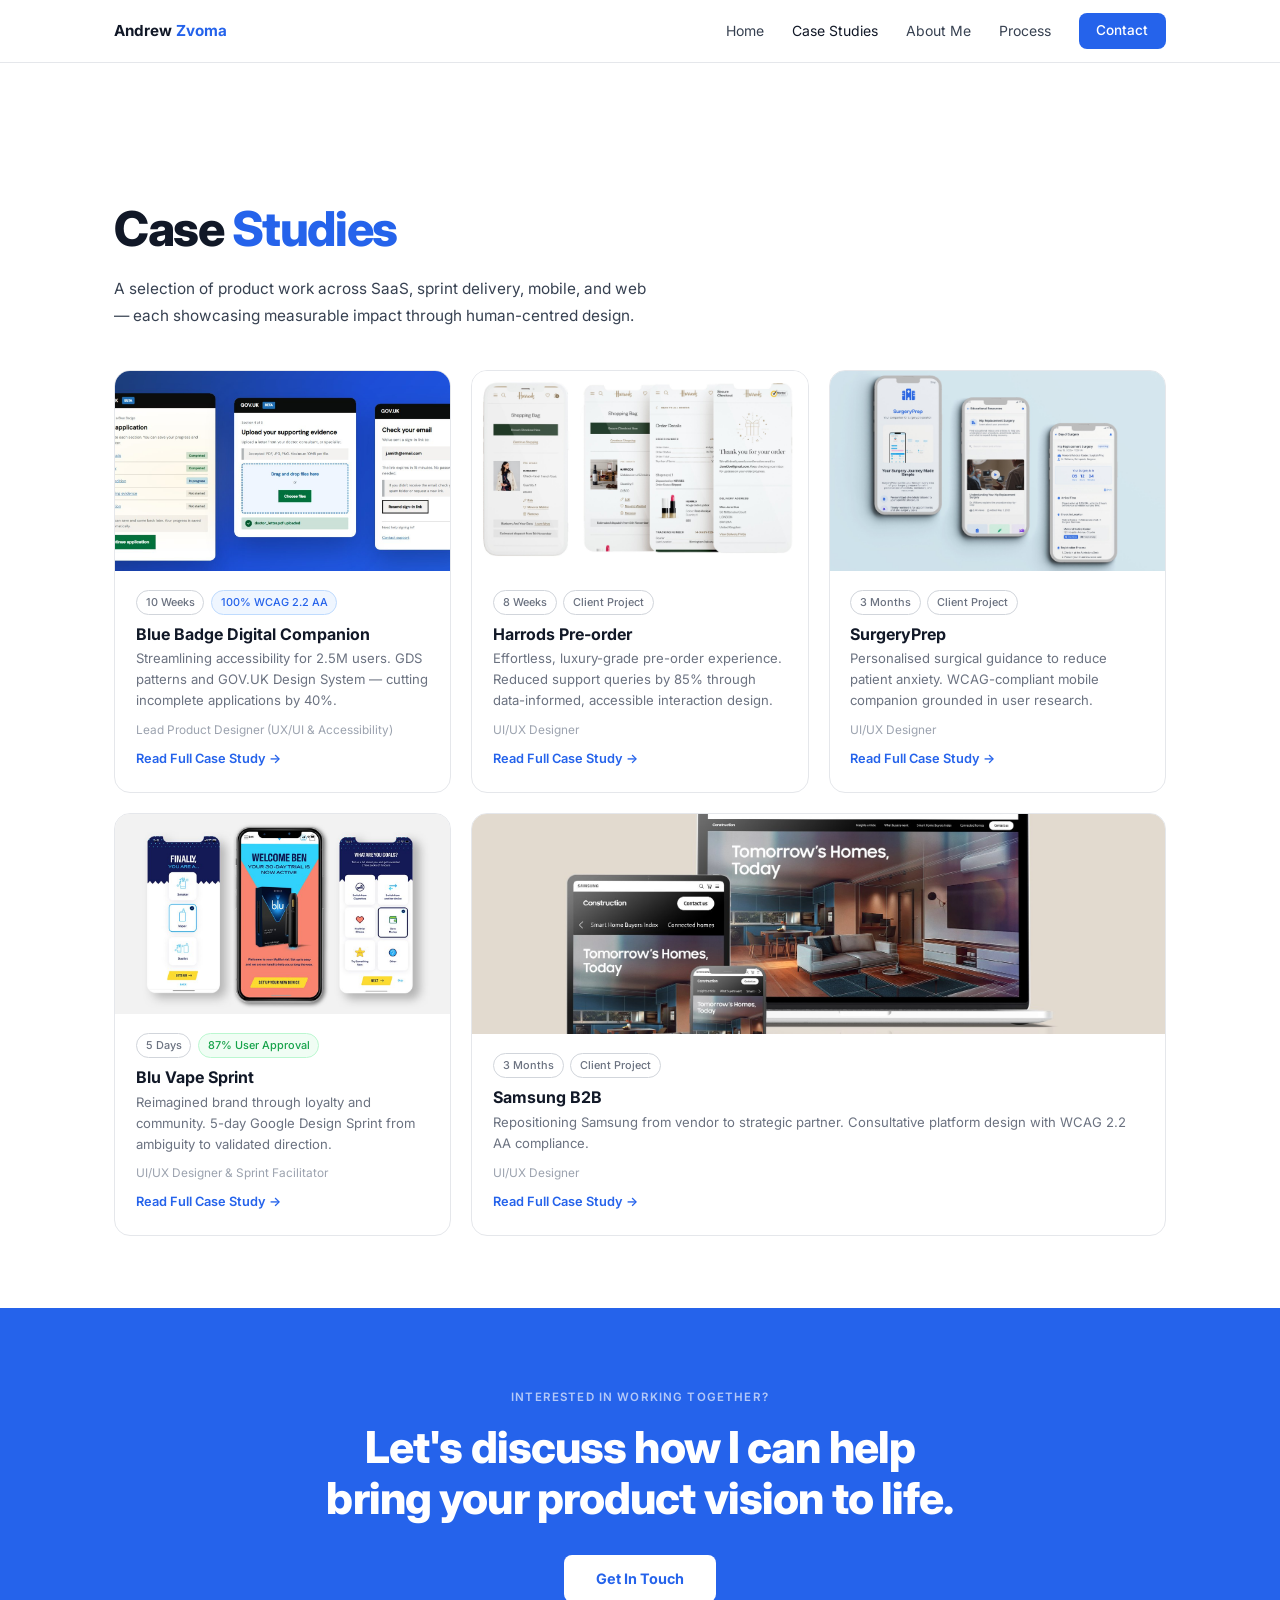
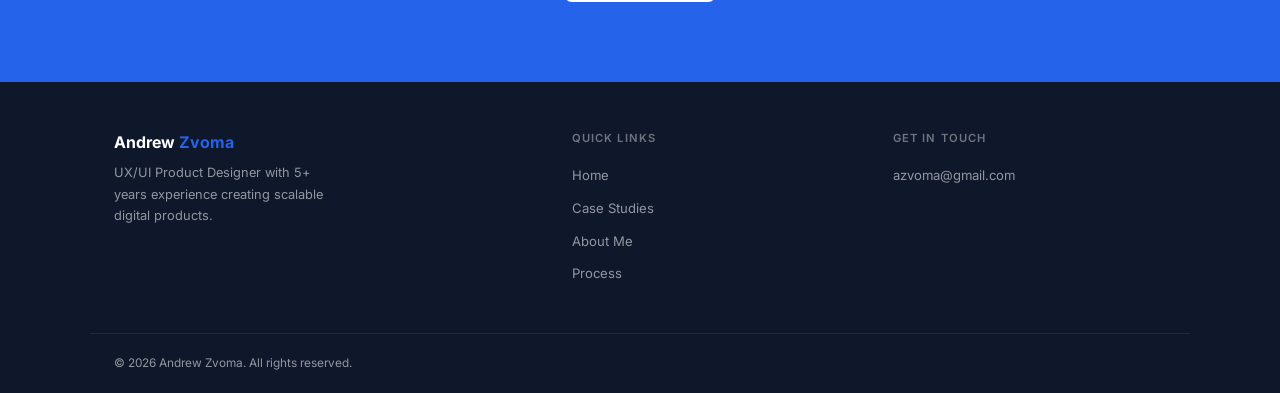
==== commit c30b6b16: "Add files via upload" ====
--- a/case-studies/index.html
+++ b/case-studies/index.html
@@ -19,8 +19,8 @@
     </div>
     <div class="cards-grid">
 <a class="cs-card" href="bluebadge.html">
-  <div class="cs-thumb thumb-blue">
-    <img src="https://a2zee.uk/_astro/small.urvlQFVU.png" alt="Blue Badge Digital Companion" loading="lazy">
+  <div class="cs-thumb">
+    <img src="../assets/images/bluebadge_hero.png" alt="Blue Badge Digital Companion" loading="lazy">
   </div>
   <div class="cs-body">
     <div class="cs-tags"><span class="ctag ">10 Weeks</span><span class="ctag blue">100% WCAG 2.2 AA</span></div>
@@ -31,8 +31,8 @@
   </div>
 </a>
 <a class="cs-card" href="harrods.html">
-  <div class="cs-thumb thumb-green">
-    <img src="https://a2zee.uk/_astro/harrods_main_screen.dk7MFWev.png" alt="Harrods Pre-order" loading="lazy">
+  <div class="cs-thumb">
+    <img src="../assets/images/harrods_hero.png" alt="Harrods Pre-order" loading="lazy">
   </div>
   <div class="cs-body">
     <div class="cs-tags"><span class="ctag ">8 Weeks</span><span class="ctag ">Client Project</span></div>
@@ -43,8 +43,8 @@
   </div>
 </a>
 <a class="cs-card" href="surgeryprep.html">
-  <div class="cs-thumb thumb-pink">
-    <img src="https://a2zee.uk/_astro/surgery_prep_main_screen.BBaETT9Z.png" alt="SurgeryPrep" loading="lazy">
+  <div class="cs-thumb">
+    <img src="../assets/images/surgeryprep_hero.png" alt="SurgeryPrep" loading="lazy">
   </div>
   <div class="cs-body">
     <div class="cs-tags"><span class="ctag ">3 Months</span><span class="ctag ">Client Project</span></div>
@@ -55,8 +55,8 @@
   </div>
 </a>
 <a class="cs-card" href="bluvape.html">
-  <div class="cs-thumb thumb-purple">
-    <img src="https://a2zee.uk/_astro/blu_vape_main_screen.DW4DA4Pl.png" alt="Blu Vape Sprint" loading="lazy">
+  <div class="cs-thumb">
+    <img src="../assets/images/bluvape_hero.png" alt="Blu Vape Sprint" loading="lazy">
   </div>
   <div class="cs-body">
     <div class="cs-tags"><span class="ctag ">5 Days</span><span class="ctag green">87% User Approval</span></div>
@@ -67,8 +67,8 @@
   </div>
 </a>
 <a class="cs-card card-wide-2" href="samsung.html">
-  <div class="cs-thumb thumb-cream">
-    <img src="https://a2zee.uk/_astro/samsung_main_screen.CrlS8Bga.png" alt="Samsung B2B" loading="lazy">
+  <div class="cs-thumb">
+    <img src="../assets/images/samsung_hero.png" alt="Samsung B2B" loading="lazy">
   </div>
   <div class="cs-body">
     <div class="cs-tags"><span class="ctag">3 Months</span><span class="ctag">Client Project</span></div>
--- a/assets/css/style.css
+++ b/assets/css/style.css
@@ -46,7 +46,7 @@
 }
 
 /* ============================================================
-   NAV — full width strip, logo|links|cta centred by .inner
+   NAV — logo left, links + contact button flush right
    ============================================================ */
 nav {
   position: sticky; top: 0; z-index: 200;
@@ -57,20 +57,23 @@
   max-width: var(--max);
   margin: 0 auto;
   padding: 0 var(--px);
-  display: grid;
-  grid-template-columns: auto 1fr auto;
+  display: flex;
   align-items: center;
+  justify-content: space-between;
   height: 62px;
-  gap: 1rem;
 }
 .nav-logo {
   font-size: 0.95rem; font-weight: 700;
   color: var(--text); white-space: nowrap; line-height: 1;
+  flex-shrink: 0;
 }
 .nav-logo span { color: var(--blue); }
+/* links and button sit together on the right, no gap/separator */
+.nav-right {
+  display: flex; align-items: center; gap: 1.75rem;
+}
 .nav-links {
-  display: flex; gap: 1.75rem; list-style: none;
-  justify-content: center; align-items: center;
+  display: flex; gap: 1.75rem; list-style: none; align-items: center;
 }
 .nav-links a {
   font-size: 0.875rem; color: var(--text-2);
@@ -104,7 +107,7 @@
 @keyframes blink { 0%,100%{opacity:1} 50%{opacity:0.25} }
 
 /* ============================================================
-   HERO — full-width section, dot-grid spans whole viewport
+   HERO — centred layout matching reference screenshot
    ============================================================ */
 .hero-section {
   position: relative;
@@ -115,58 +118,81 @@
   padding: 5rem 0 4rem;
 }
 
-/* dot grid fills the entire section */
+/* subtle dot grid across full section */
 .hero-dots {
   position: absolute; inset: 0; pointer-events: none; z-index: 0;
   background-image: radial-gradient(circle, #c7d2e8 1px, transparent 1px);
   background-size: 26px 26px;
-  opacity: 0.5;
-  mask-image: radial-gradient(ellipse 70% 90% at 75% 50%, black 10%, transparent 80%);
-}
-
-.hero-section .inner { position: relative; z-index: 1; }
-
-.hero-content { max-width: 620px; }
+  opacity: 0.35;
+}
+
+.hero-section .inner { position: relative; z-index: 1; width: 100%; }
+
+/* centred content block */
+.hero-content {
+  max-width: 780px;
+  margin: 0 auto;
+  text-align: center;
+}
 
 .hero-eyebrow { margin-bottom: 1.5rem; }
 
 .hero-title {
-  font-size: clamp(2.4rem, 5.5vw, 4.5rem);
-  font-weight: 800; line-height: 1.06;
+  font-size: clamp(2.6rem, 6vw, 5rem);
+  font-weight: 800; line-height: 1.04;
   letter-spacing: -0.03em;
-  color: var(--text); margin-bottom: 0.5rem;
+  color: var(--text); margin-bottom: 0.6rem;
 }
 .hero-title .accent { color: var(--blue); }
 
-.hero-role { font-size: 1rem; color: var(--text-3); margin-bottom: 1.25rem; }
+.hero-role {
+  font-size: 1.05rem; color: var(--text-3);
+  margin-bottom: 1.1rem; font-weight: 400;
+}
 
 .hero-desc {
   font-size: 0.96rem; color: var(--text-2);
-  max-width: 500px; line-height: 1.8; margin-bottom: 1.75rem;
-}
-
-.hero-tags { display: flex; flex-wrap: wrap; gap: 0.4rem; margin-bottom: 2.25rem; }
+  max-width: 560px; line-height: 1.8; margin: 0 auto 1.75rem;
+}
+
+.hero-tags {
+  display: flex; flex-wrap: wrap; gap: 0.45rem;
+  margin-bottom: 2.5rem;
+  justify-content: center;
+}
 .tag {
-  font-size: 0.75rem; padding: 0.28rem 0.7rem;
-  border: 1px solid var(--border-2); border-radius: var(--r);
-  color: var(--text-3); background: var(--bg-soft);
-}
-
+  font-size: 0.75rem; padding: 0.3rem 0.85rem;
+  border: 1px solid var(--border-2); border-radius: 100px;
+  color: var(--text-3); background: var(--white);
+}
+
+/* stats row as a bordered card strip */
 .hero-stats {
-  display: flex; gap: 2.25rem;
-  padding-top: 1.5rem;
-  border-top: 1px solid var(--border);
-  flex-wrap: wrap;
-}
-.stat { display: flex; flex-direction: column; }
+  display: grid;
+  grid-template-columns: repeat(4, 1fr);
+  gap: 1px;
+  background: var(--border);
+  border: 1px solid var(--border);
+  border-radius: var(--r-xl);
+  overflow: hidden;
+  max-width: 720px;
+  margin: 0 auto;
+}
+.stat {
+  background: var(--white);
+  display: flex; flex-direction: column;
+  align-items: center; justify-content: center;
+  padding: 1.25rem 1rem;
+}
 .stat-num {
-  font-size: 2rem; font-weight: 800; line-height: 1;
+  font-size: 2.25rem; font-weight: 800; line-height: 1;
   color: var(--text); letter-spacing: -0.02em;
 }
 .stat-num.blue { color: var(--blue); }
 .stat-label {
-  font-size: 0.68rem; color: var(--text-3);
-  text-transform: uppercase; letter-spacing: 0.09em; margin-top: 0.2rem;
+  font-size: 0.67rem; color: var(--text-3);
+  text-transform: uppercase; letter-spacing: 0.09em; margin-top: 0.3rem;
+  text-align: center;
 }
 
 /* ============================================================
@@ -222,18 +248,19 @@
 
 .cs-thumb {
   width: 100%; overflow: hidden;
-  display: flex; align-items: center; justify-content: center;
-  padding: 1.5rem; min-height: 185px; flex-shrink: 0;
-}
-.card-wide .cs-thumb  { min-height: 220px; }
-.card-wide-2 .cs-thumb { min-height: 200px; }
+  display: block;
+  height: 200px; flex-shrink: 0;
+  background: var(--bg-soft);
+}
+.card-wide .cs-thumb  { height: 240px; }
+.card-wide-2 .cs-thumb { height: 220px; }
 
 .cs-thumb img {
-  max-height: 160px; width: 100%;
-  object-fit: contain; border-radius: var(--r);
-  transition: transform 0.3s ease;
-}
-.cs-card:hover .cs-thumb img { transform: scale(1.03); }
+  width: 100%; height: 100%;
+  object-fit: cover; display: block;
+  transition: transform 0.35s ease;
+}
+.cs-card:hover .cs-thumb img { transform: scale(1.04); }
 
 /* Coloured thumb backgrounds */
 .thumb-blue   { background: #dbeafe; }
@@ -319,6 +346,17 @@
   border-radius: var(--r); border: 1px solid var(--border-2);
   color: var(--text-2); background: var(--bg-soft);
 }
+
+/* about photo sits above the stats grid */
+.about-photo {
+  width: 100%; border-radius: var(--r-xl); overflow: hidden;
+  margin-bottom: 1.1rem; border: 1px solid var(--border);
+  aspect-ratio: 4/3; background: var(--bg-soft);
+}
+.about-photo img {
+  width: 100%; height: 100%; object-fit: cover; display: block;
+}
+
 .about-stats {
   display: grid; grid-template-columns: 1fr 1fr; gap: 1rem; margin-bottom: 1.25rem;
 }
@@ -567,8 +605,9 @@
    ============================================================ */
 @media (max-width: 960px) {
   :root { --px: 1.25rem; }
-  .nav-inner { grid-template-columns: auto 1fr auto; gap: 0.75rem; }
+  .nav-right { gap: 1.25rem; }
   .nav-links  { gap: 1.25rem; }
+  .hero-stats { grid-template-columns: repeat(2,1fr); max-width: 100%; }
   .cards-grid { grid-template-columns: 1fr 1fr; }
   .card-wide-2 { grid-column: span 2; }
   .skills-grid { grid-template-columns: 1fr 1fr; }
@@ -579,12 +618,12 @@
   .cs-outcomes, .cs-stats          { grid-template-columns: 1fr 1fr; }
   .cs-features, .cs-ba             { grid-template-columns: 1fr 1fr; }
   .footer-grid { grid-template-columns: 1fr 1fr; }
-  .hero-stats  { gap: 1.5rem; }
 }
 
 @media (max-width: 640px) {
   :root { --px: 1rem; }
-  .nav-links li:nth-child(n+4) { display: none; }
+  .nav-links li:nth-child(n+3) { display: none; }
+  .hero-stats { grid-template-columns: repeat(2,1fr); }
   .cards-grid  { grid-template-columns: 1fr; }
   .card-wide, .card-wide-2 { grid-column: 1; }
   .skills-grid { grid-template-columns: 1fr; }
@@ -594,6 +633,6 @@
   .cs-ba       { grid-template-columns: 1fr; }
   .footer-grid { grid-template-columns: 1fr; gap: 2rem; }
   .cs-sprint   { flex-wrap: wrap; }
-  .hero-stats  { gap: 1.25rem; }
   .about-stats { grid-template-columns: 1fr 1fr; }
-}
+  .about-photo { aspect-ratio: 16/9; }
+}
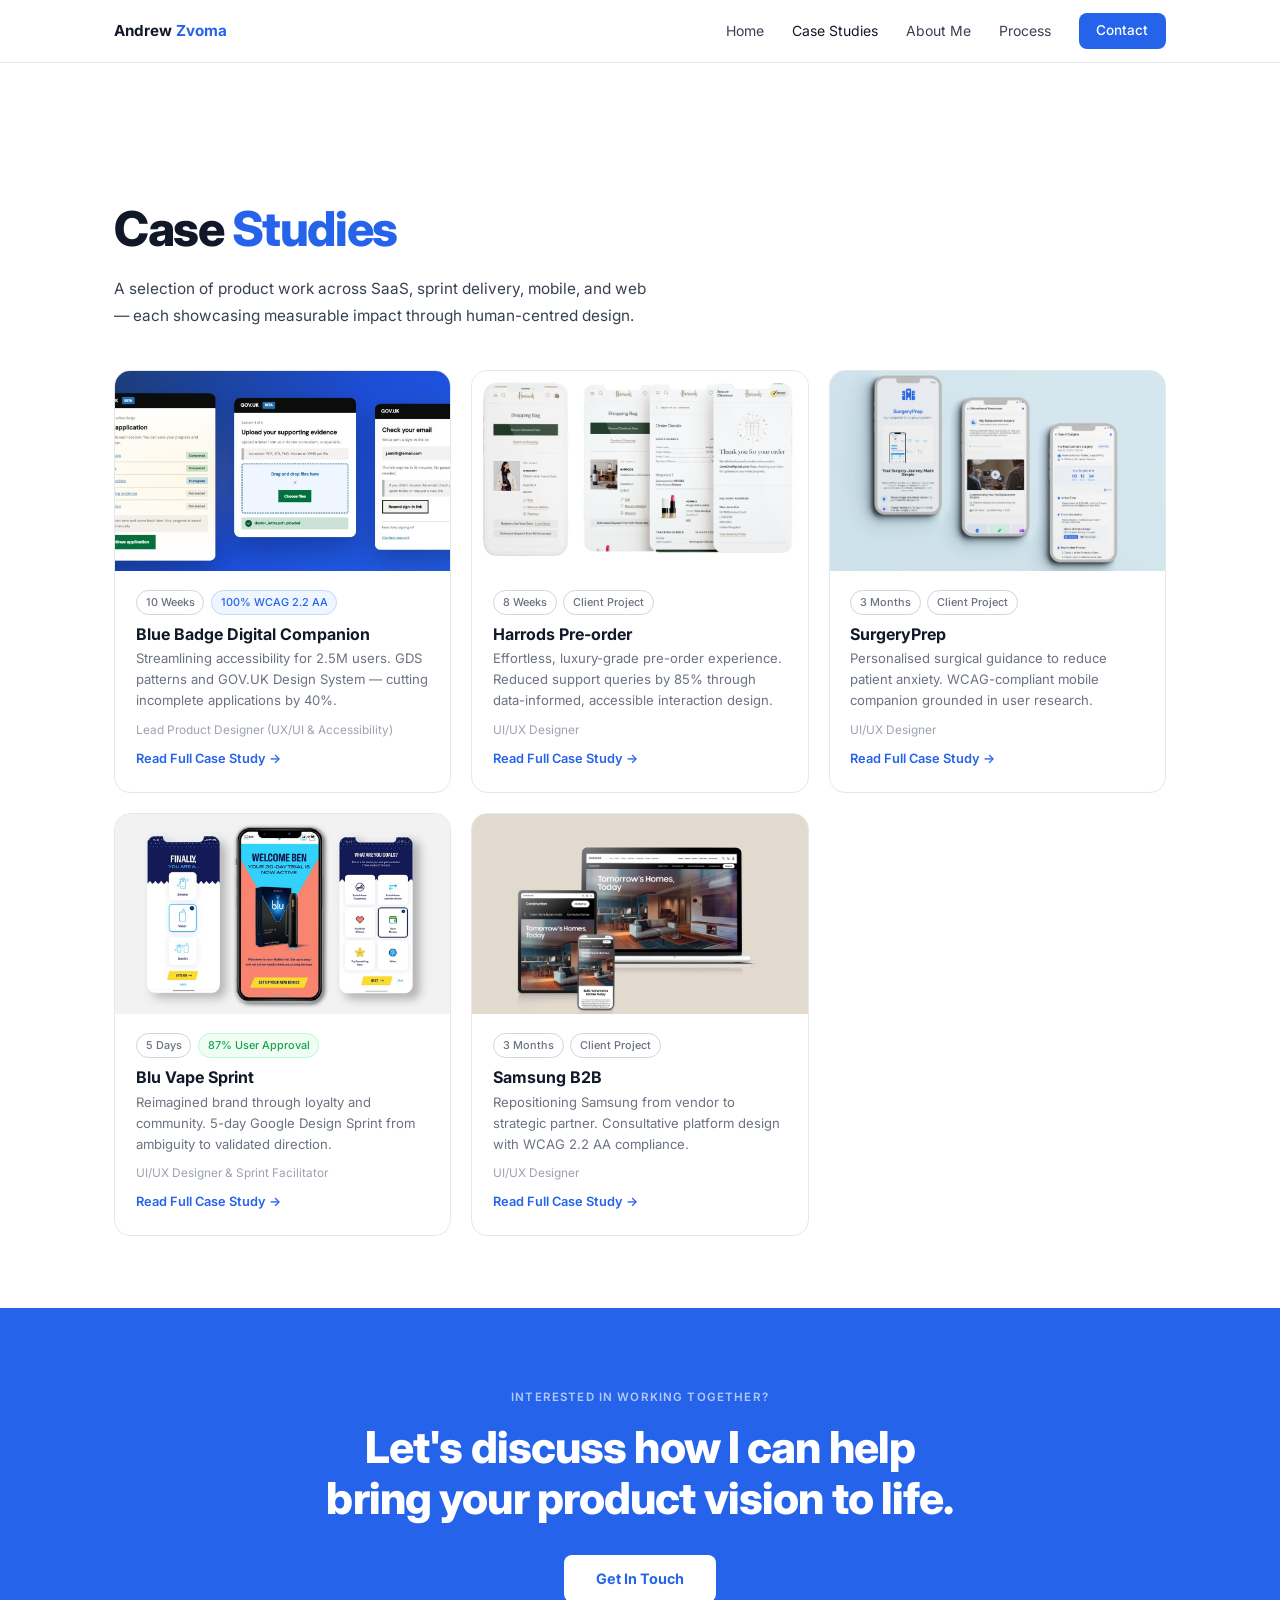
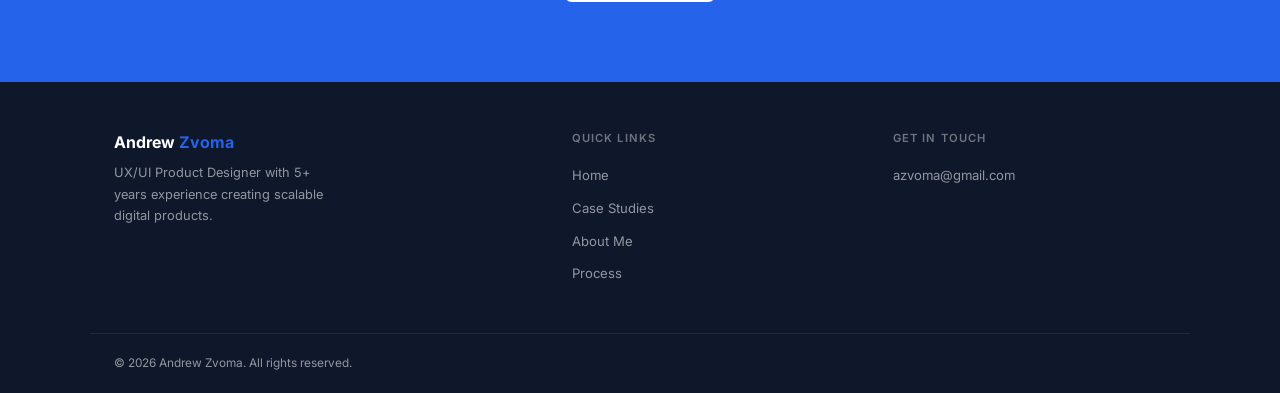
==== commit b999d403: "Add files via upload" ====
--- a/case-studies/index.html
+++ b/case-studies/index.html
@@ -66,7 +66,7 @@
     <span class="cs-link">Read Full Case Study →</span>
   </div>
 </a>
-<a class="cs-card card-wide-2" href="samsung.html">
+<a class="cs-card" href="samsung.html">
   <div class="cs-thumb">
     <img src="../assets/images/samsung_hero.png" alt="Samsung B2B" loading="lazy">
   </div>
--- a/assets/css/style.css
+++ b/assets/css/style.css
@@ -228,10 +228,6 @@
   grid-template-columns: repeat(3, 1fr);
   gap: 1.25rem;
 }
-/* Full-row wide card */
-.card-wide { grid-column: 1 / -1; }
-/* On the home page the last card spans 2 cols */
-.card-wide-2 { grid-column: span 2; }
 
 .cs-card {
   display: flex; flex-direction: column;
@@ -298,6 +294,24 @@
 }
 .btn-outline-blue:hover { background: var(--blue); color: #fff; border-color: var(--blue); }
 
+/* ── SVG icon wrap — replaces emoji icons sitewide ── */
+.icon-wrap {
+  width: 36px; height: 36px;
+  background: var(--blue-light); border: 1px solid var(--blue-border);
+  border-radius: var(--r-lg);
+  display: flex; align-items: center; justify-content: center;
+  margin-bottom: 0.75rem; flex-shrink: 0;
+}
+.icon-wrap svg {
+  width: 18px; height: 18px;
+  stroke: var(--blue); fill: none;
+  stroke-width: 1.75; stroke-linecap: round; stroke-linejoin: round;
+}
+.icon-wrap.sm {
+  width: 28px; height: 28px; border-radius: var(--r); margin-bottom: 0.35rem;
+}
+.icon-wrap.sm svg { width: 14px; height: 14px; }
+
 /* ============================================================
    WHAT I BRING — skills grid
    ============================================================ */
@@ -306,7 +320,7 @@
   border: 1px solid var(--border); border-radius: var(--r-lg);
   padding: 1.4rem; background: var(--white);
 }
-.skill-icon { font-size: 1.3rem; margin-bottom: 0.65rem; }
+.skill-icon { display: none; } /* replaced by .icon-wrap */
 .skill-title { font-size: 0.9rem; font-weight: 700; margin-bottom: 0.35rem; }
 .skill-desc  { font-size: 0.8rem; color: var(--text-3); line-height: 1.6; margin-bottom: 0.85rem; }
 .skill-tags  { display: flex; flex-wrap: wrap; gap: 0.35rem; }
@@ -490,13 +504,13 @@
 .cs-hero-img { margin: 2.25rem 0; border-radius: var(--r-xl); overflow: hidden; border: 1px solid var(--border); }
 .cs-hero-img img { width: 100%; display: block; }
 
-/* two-column layout: main + sidebar */
+/* full-width layout — no sidebar */
 .cs-layout {
-  display: grid; grid-template-columns: 1fr 255px;
-  gap: 3rem; align-items: start; padding-bottom: 4rem;
-}
-.cs-main { min-width: 0; }
-.cs-sidebar { position: sticky; top: 80px; }
+  display: block;
+  padding-bottom: 4rem;
+}
+.cs-main { width: 100%; }
+.cs-sidebar { display: none; } /* sidebar removed — content is full width */
 
 /* content blocks */
 .cs-block { margin-bottom: 2.5rem; padding-bottom: 2.5rem; border-bottom: 1px solid var(--border); }
@@ -549,10 +563,38 @@
 /* image grids */
 .cs-img   { margin: 1.25rem 0; border-radius: var(--r-lg); overflow: hidden; border: 1px solid var(--border); }
 .cs-img img { width: 100%; display: block; }
+/* research/synthesis images — larger, full width single or 2-col */
+.cs-img-research { margin: 1.5rem 0; }
+.cs-img-research img { width: 100%; display: block; border-radius: var(--r-lg); border: 1px solid var(--border); }
+.cs-img-research-2 { display: grid; grid-template-columns: 1fr 1fr; gap: 1rem; margin: 1.5rem 0; }
+.cs-img-research-2 img { width: 100%; display: block; border-radius: var(--r-lg); border: 1px solid var(--border); }
 .cs-img-2 { display: grid; grid-template-columns: 1fr 1fr; gap: 0.85rem; margin: 1.25rem 0; }
 .cs-img-3 { display: grid; grid-template-columns: repeat(3,1fr); gap: 0.85rem; margin: 1.25rem 0; }
 .cs-img-4 { display: grid; grid-template-columns: repeat(4,1fr); gap: 0.75rem; margin: 1.25rem 0; }
 .cs-img-2 img, .cs-img-3 img, .cs-img-4 img { border-radius: var(--r); border: 1px solid var(--border); width: 100%; display: block; }
+
+/* phone mockup strip — 5 phones side by side like mobile_screens_example */
+.phone-strip {
+  display: flex; gap: 1rem; margin: 1.5rem 0;
+  align-items: flex-start;
+  overflow-x: auto; padding-bottom: 0.5rem;
+}
+.phone-strip::-webkit-scrollbar { height: 4px; }
+.phone-strip::-webkit-scrollbar-thumb { background: var(--border-2); border-radius: 2px; }
+.phone-frame {
+  flex: 1; min-width: 160px;
+  background: #111; border-radius: 28px;
+  padding: 10px; box-shadow: 0 4px 20px rgba(0,0,0,0.18);
+  flex-shrink: 0;
+}
+.phone-frame img {
+  width: 100%; display: block;
+  border-radius: 20px; overflow: hidden;
+}
+.phone-label {
+  font-size: 0.7rem; color: var(--text-3); text-align: center;
+  margin-top: 0.6rem; line-height: 1.4;
+}
 
 /* before/after */
 .cs-ba { display: grid; grid-template-columns: 1fr 1fr; gap: 1px; background: var(--border); border: 1px solid var(--border); border-radius: var(--r-lg); overflow: hidden; margin: 1.25rem 0; }
@@ -567,7 +609,7 @@
 /* features grid */
 .cs-features { display: grid; grid-template-columns: 1fr 1fr; gap: 0.75rem; margin: 1.1rem 0; }
 .cs-feat { background: var(--bg-soft); border: 1px solid var(--border); border-radius: var(--r-lg); padding: 0.9rem; }
-.cs-feat-icon  { font-size: 1.1rem; margin-bottom: 0.3rem; }
+.cs-feat-icon  { display: none; }
 .cs-feat-title { font-size: 0.8rem; font-weight: 700; color: var(--text); }
 
 /* testimonial */
@@ -612,12 +654,12 @@
   .card-wide-2 { grid-column: span 2; }
   .skills-grid { grid-template-columns: 1fr 1fr; }
   .about-grid  { grid-template-columns: 1fr; gap: 2.5rem; }
-  .cs-layout   { grid-template-columns: 1fr; }
-  .cs-sidebar  { position: static; }
   .cs-img-2, .cs-img-3, .cs-img-4 { grid-template-columns: 1fr 1fr; }
+  .cs-img-research-2 { grid-template-columns: 1fr 1fr; }
   .cs-outcomes, .cs-stats          { grid-template-columns: 1fr 1fr; }
   .cs-features, .cs-ba             { grid-template-columns: 1fr 1fr; }
   .footer-grid { grid-template-columns: 1fr 1fr; }
+  .phone-frame { min-width: 130px; }
 }
 
 @media (max-width: 640px) {
@@ -628,6 +670,7 @@
   .card-wide, .card-wide-2 { grid-column: 1; }
   .skills-grid { grid-template-columns: 1fr; }
   .cs-img-2, .cs-img-3, .cs-img-4 { grid-template-columns: 1fr; }
+  .cs-img-research-2 { grid-template-columns: 1fr; }
   .cs-outcomes { grid-template-columns: 1fr 1fr; }
   .cs-stats    { grid-template-columns: 1fr 1fr; }
   .cs-ba       { grid-template-columns: 1fr; }
@@ -635,4 +678,7 @@
   .cs-sprint   { flex-wrap: wrap; }
   .about-stats { grid-template-columns: 1fr 1fr; }
   .about-photo { aspect-ratio: 16/9; }
-}
+  .phone-frame { min-width: 110px; border-radius: 20px; padding: 7px; }
+  .phone-frame img { border-radius: 14px; }
+}
+.ns-icon { display: none; }
